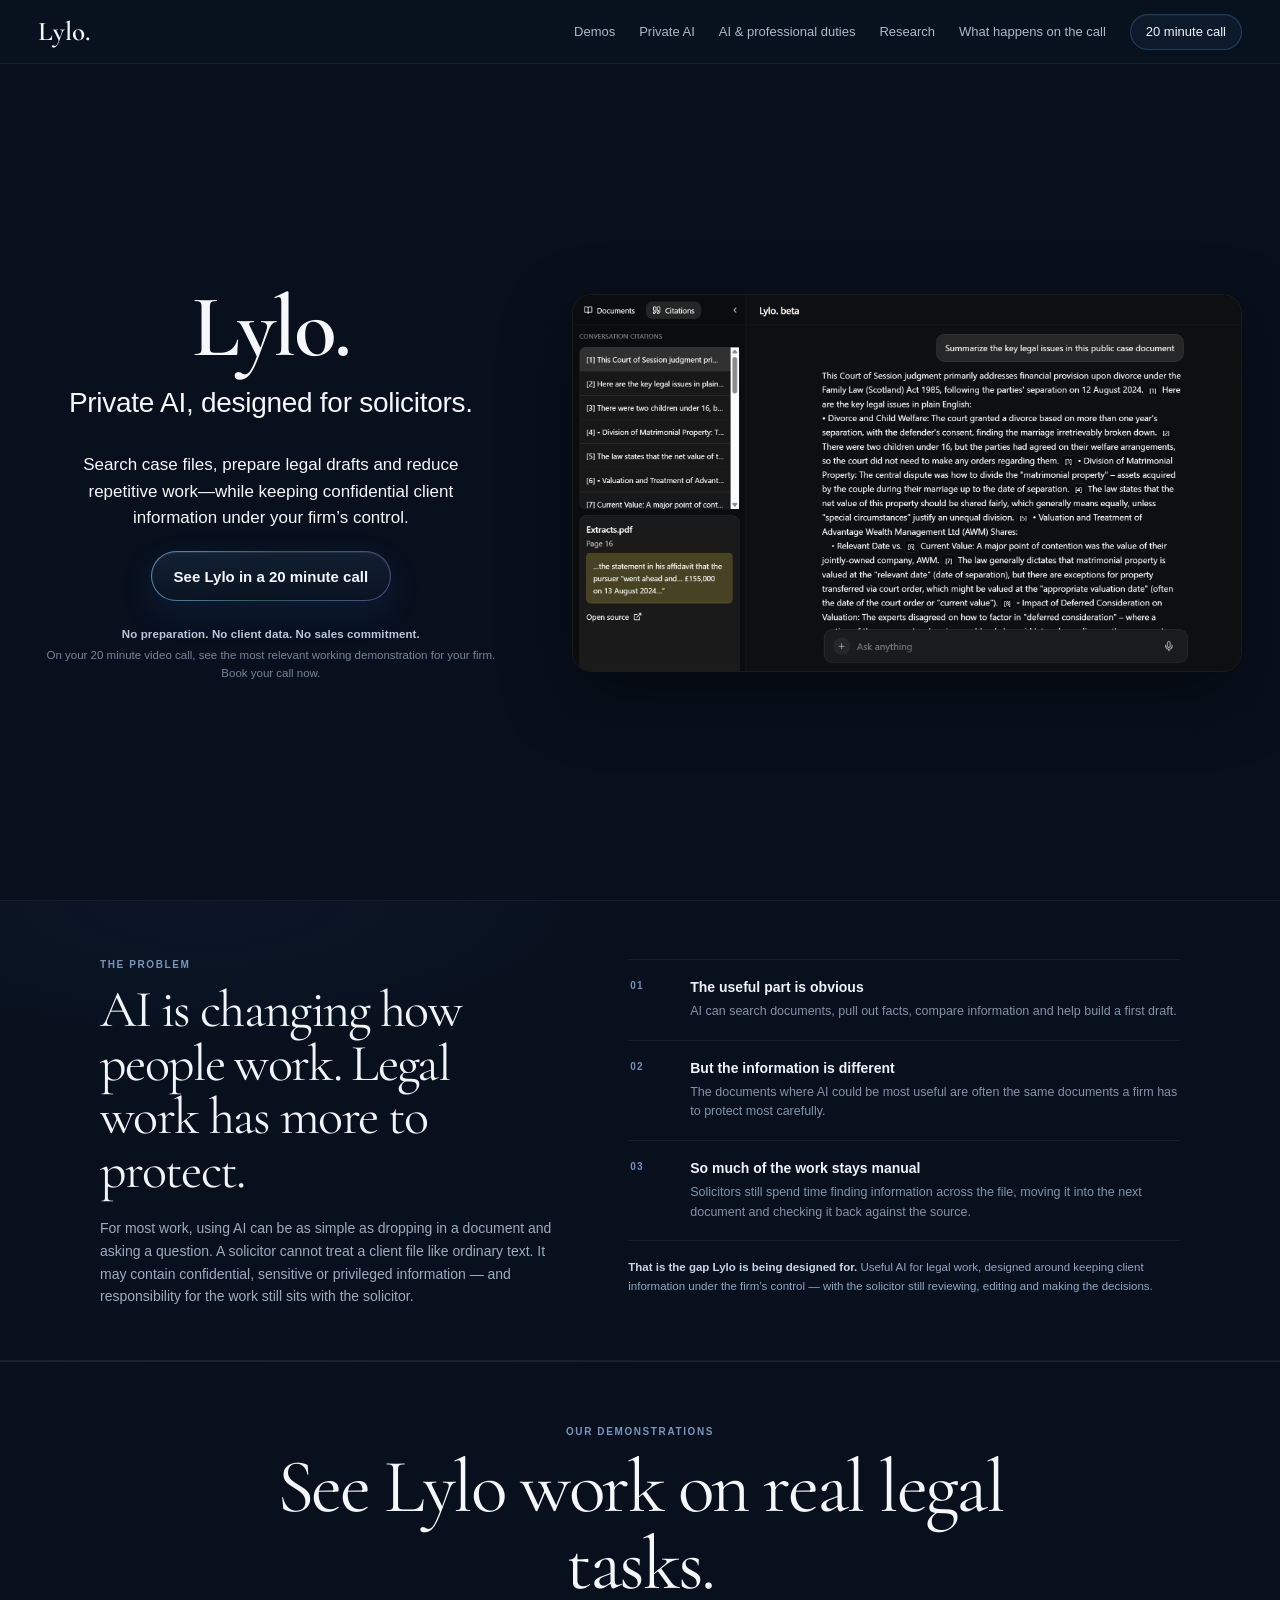
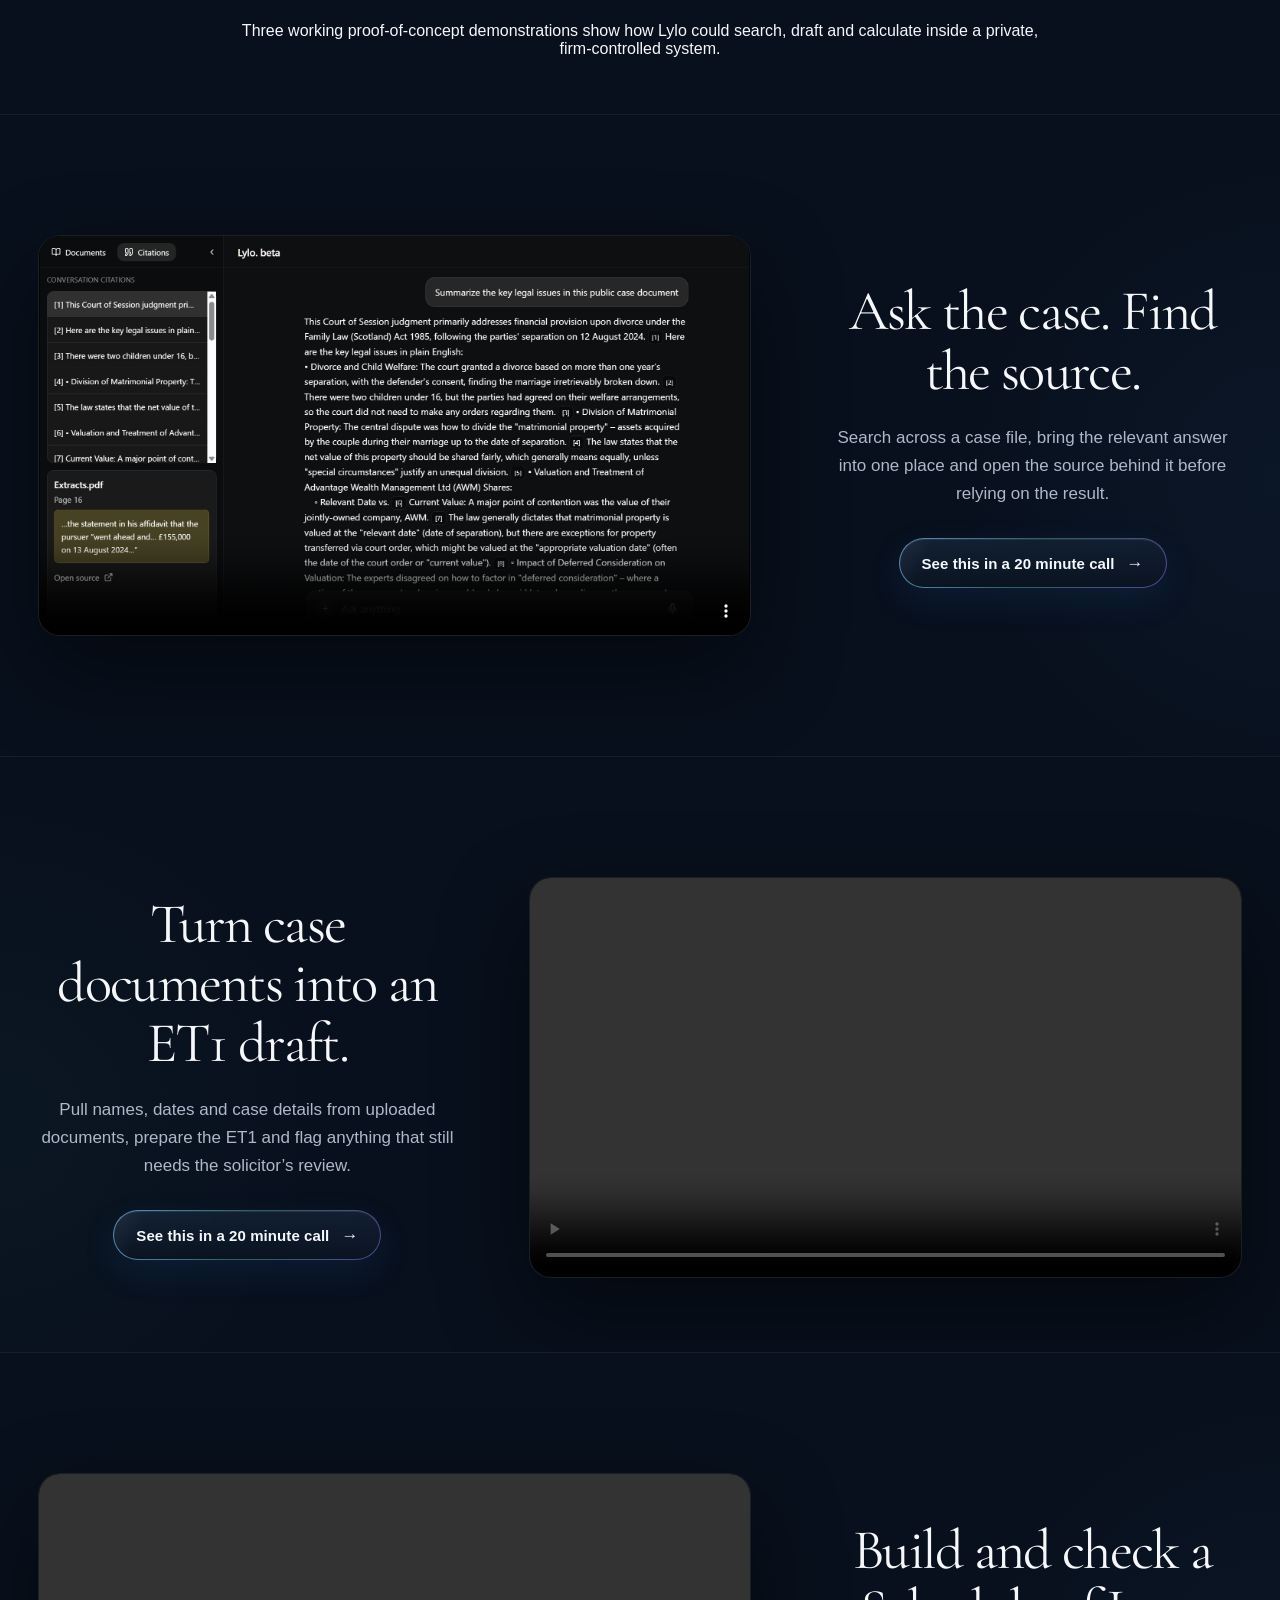
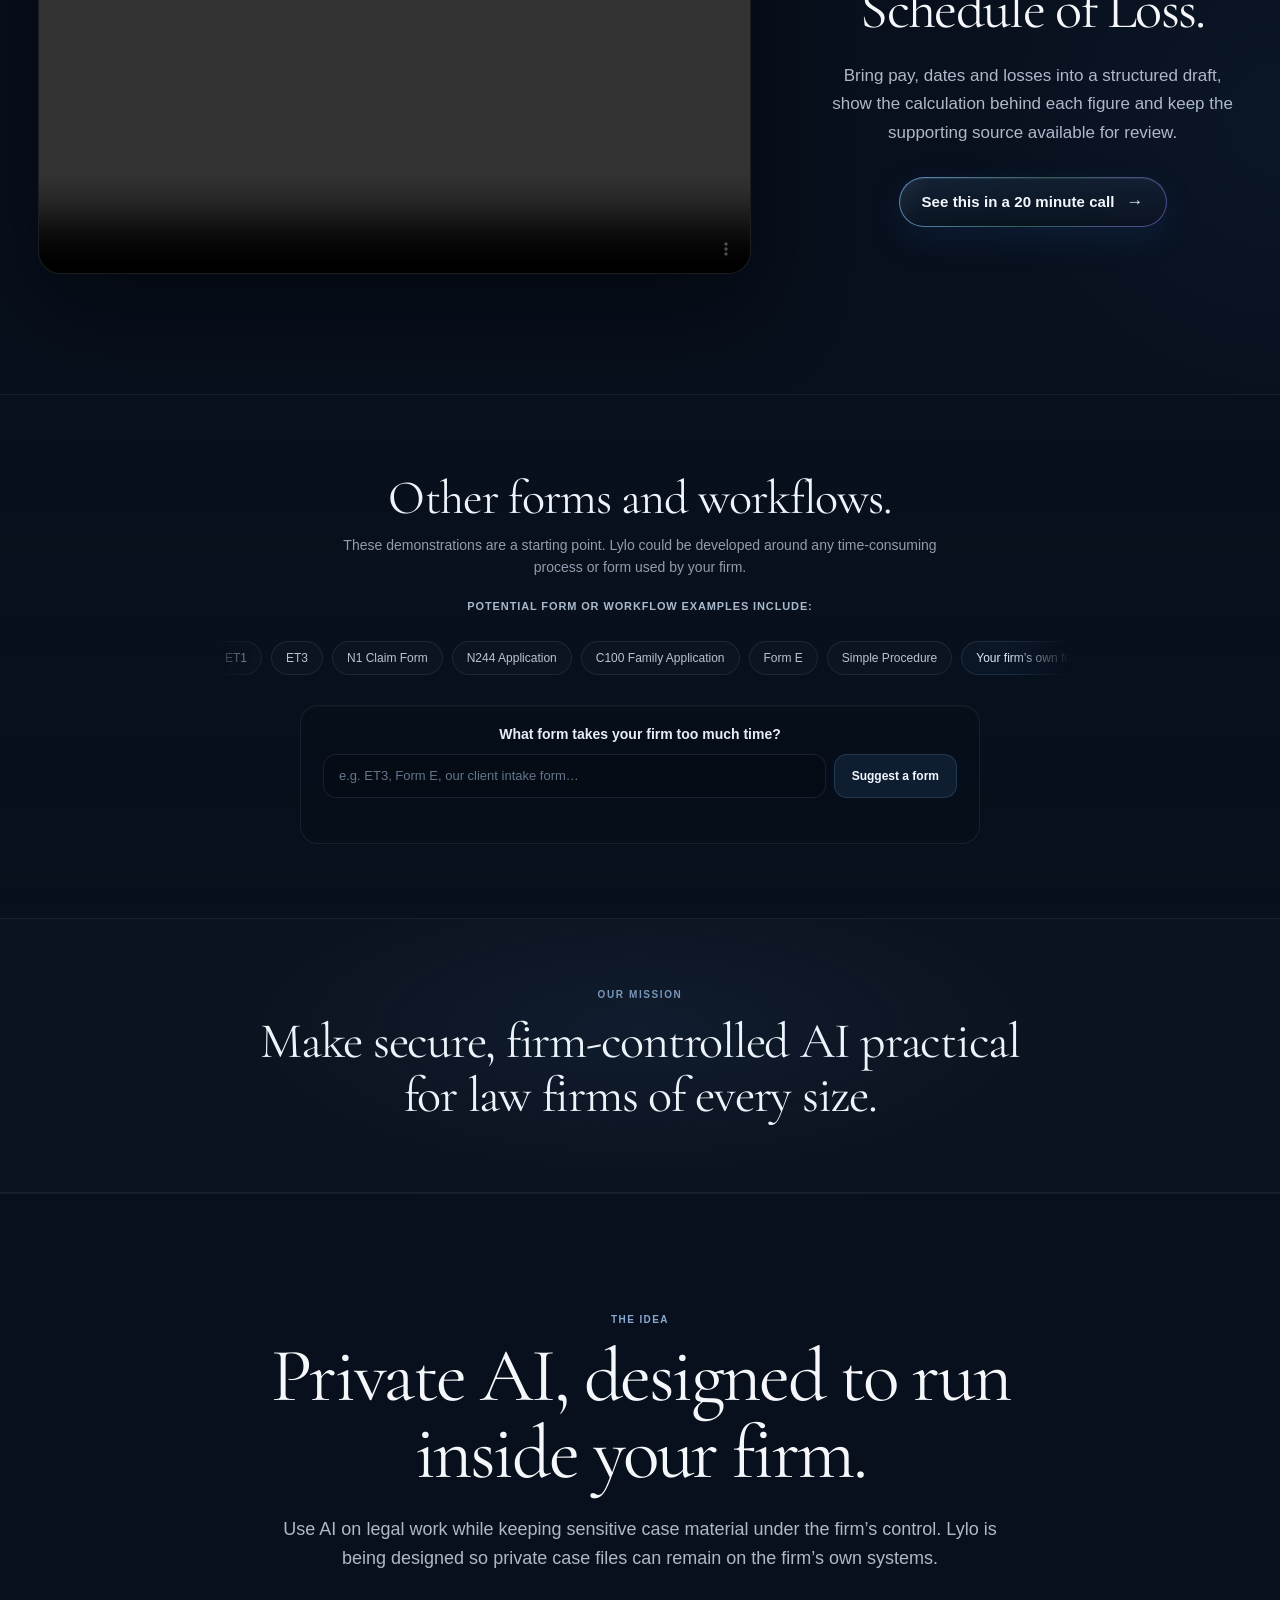
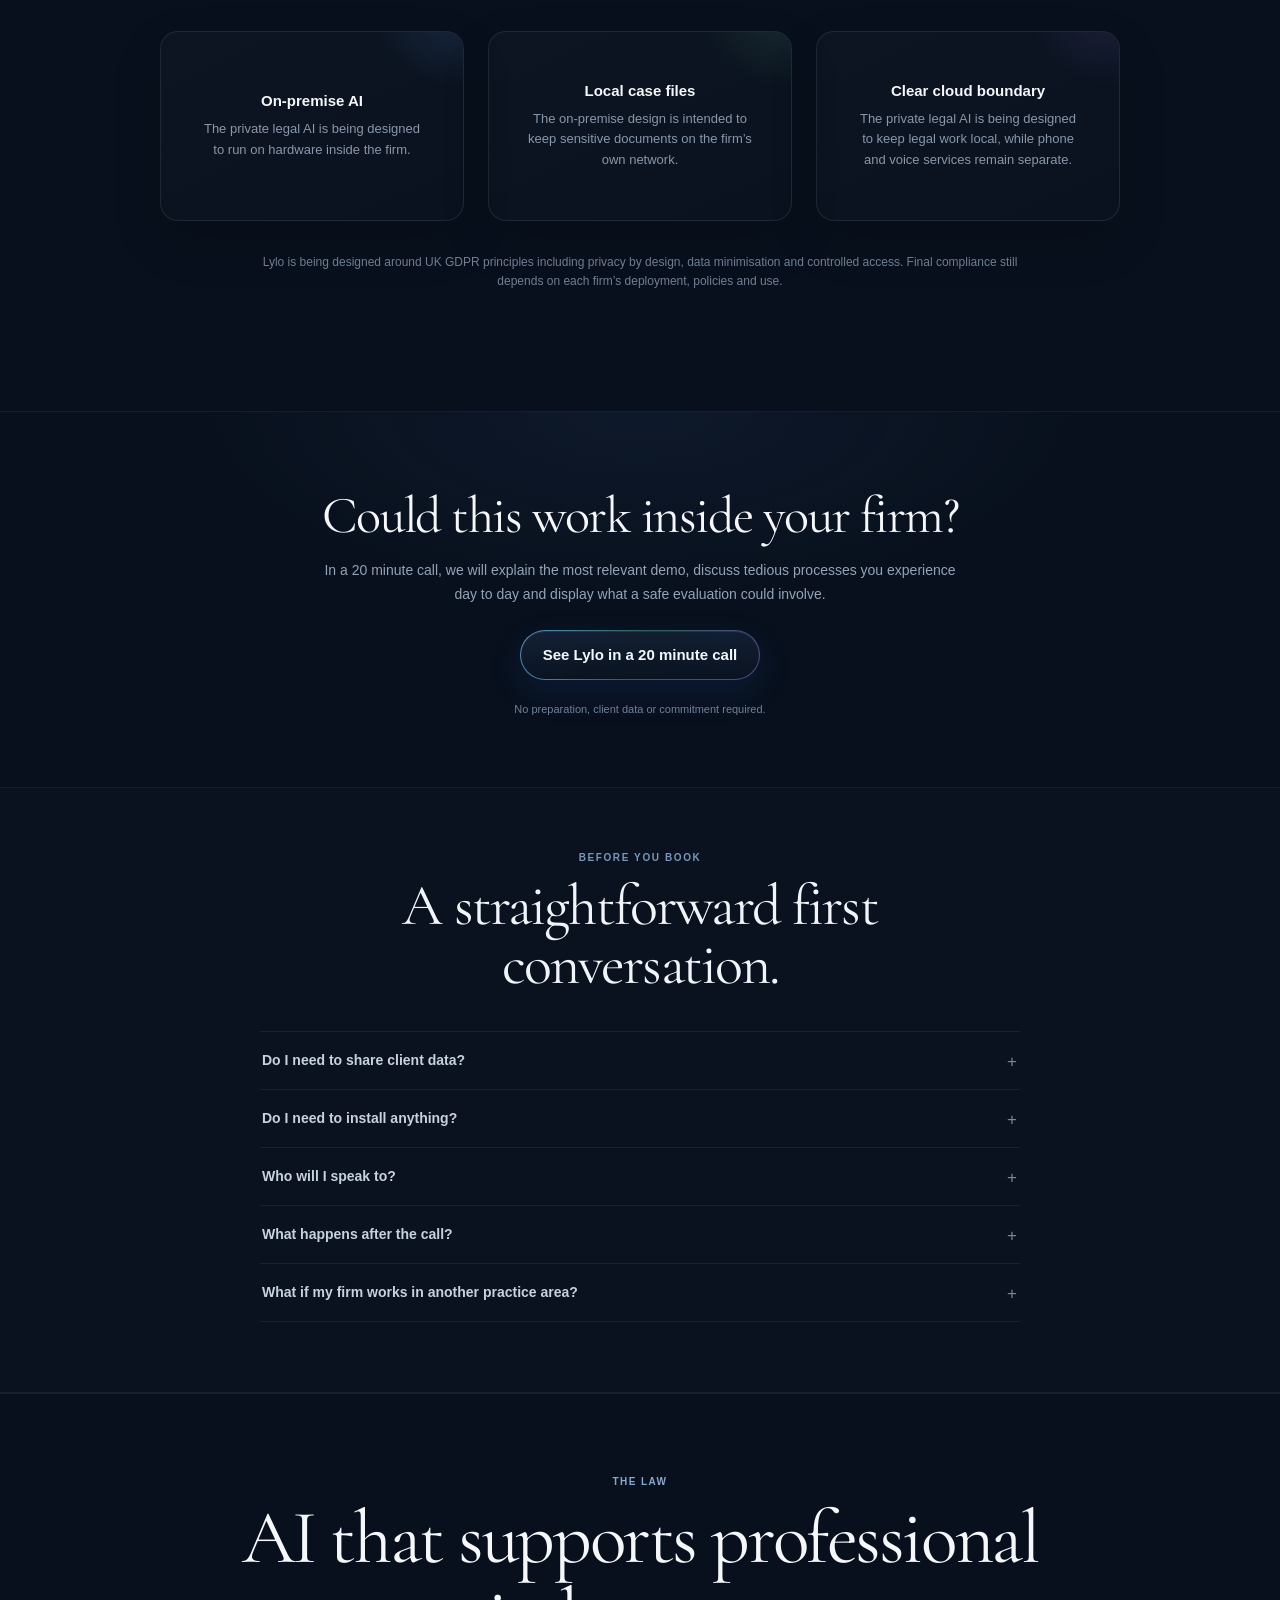
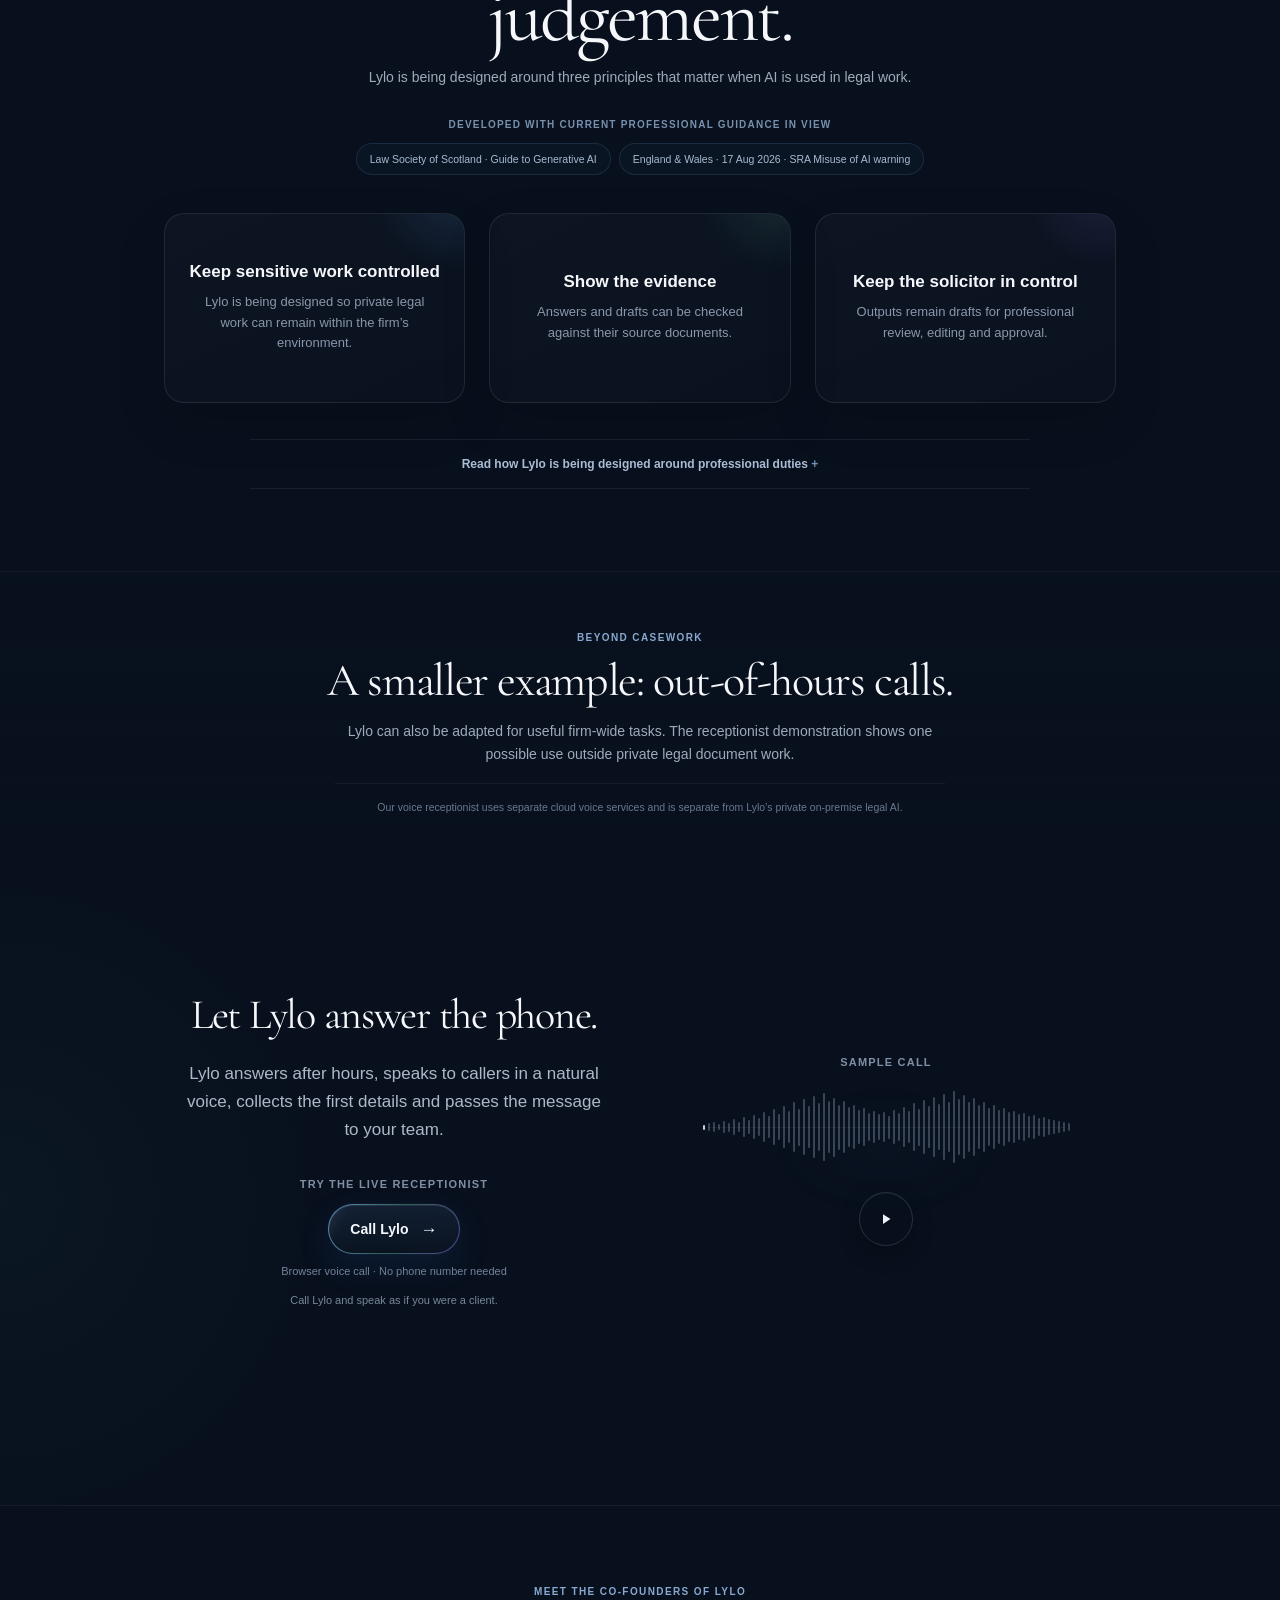
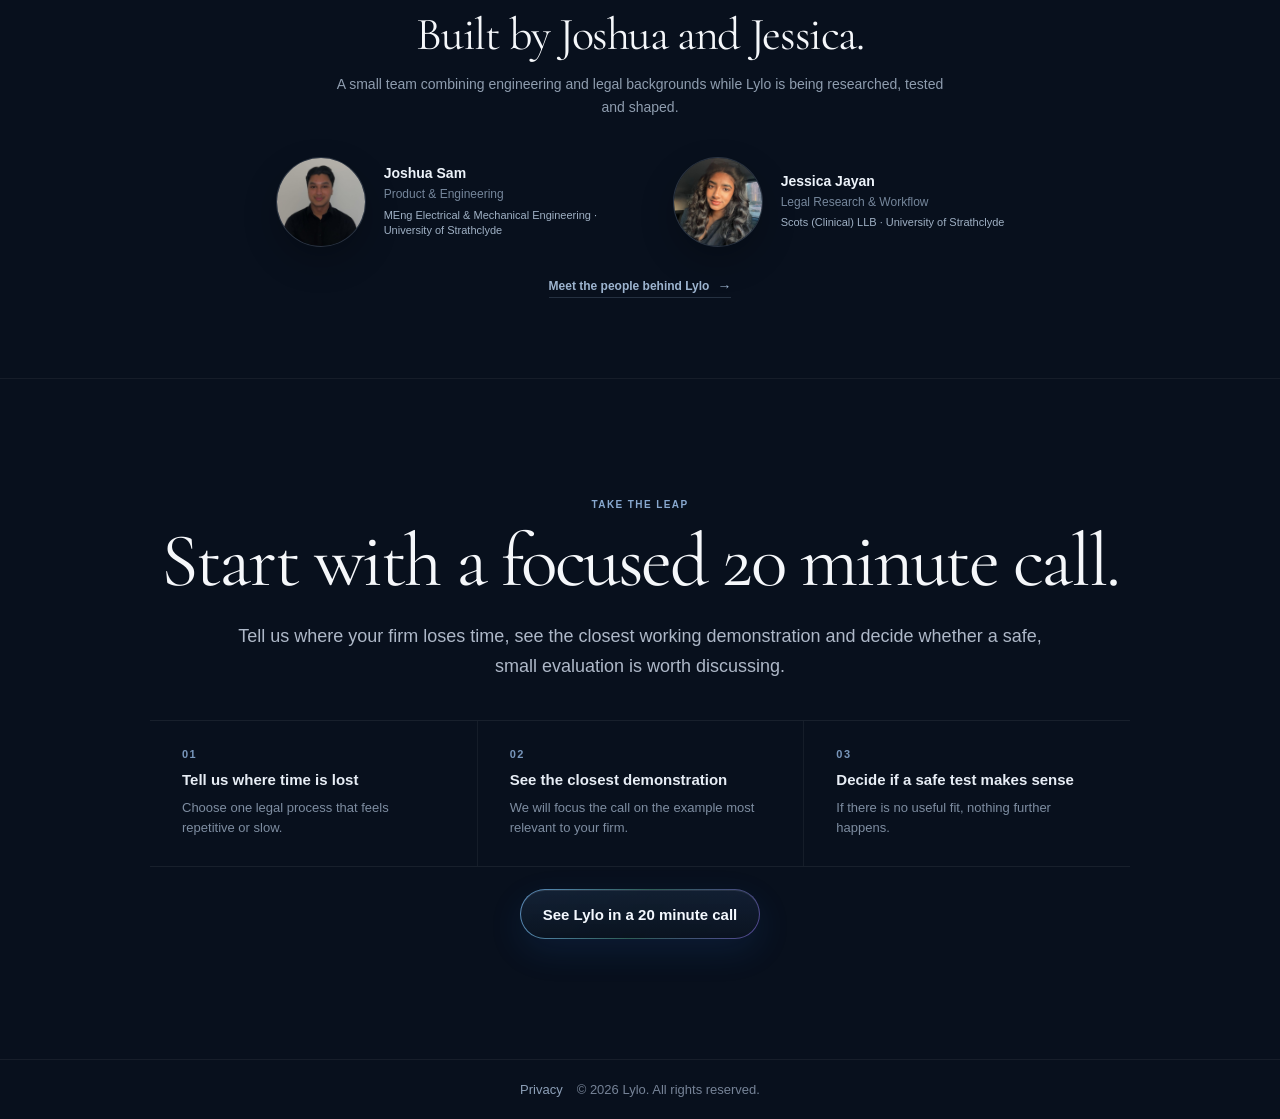
==== static/live/index.html @ 56145716 "Refine homepage copy, subtitles and receptionist spacing" ====
<!doctype html>
<html lang="en">
<head>
<meta charset="utf-8">
<meta name="viewport" content="width=device-width, initial-scale=1">
<title>Lylo. — Private AI for solicitors</title>
<meta name="description" content="Lylo is developing private, firm-controlled AI workflows for solicitors. See the working demonstrations and book a low-risk 20 minute call.">
<link rel="canonical" href="https://www.lylo.live/">
<meta property="og:title" content="Lylo. — Private AI for solicitors">
<meta property="og:description" content="Private, firm-controlled AI workflows for legal work. See the working demonstrations and book a low-risk 20 minute call.">
<meta property="og:url" content="https://www.lylo.live/">
<meta property="og:type" content="website">
<link rel="preconnect" href="https://fonts.googleapis.com">
<link rel="preconnect" href="https://fonts.gstatic.com" crossorigin>
<link href="https://fonts.googleapis.com/css2?family=Cormorant+Garamond:wght@400;600&display=swap" rel="stylesheet">
<link rel="stylesheet" href="/static/live/lylo-design-system.css?v=8">
<link rel="stylesheet" href="/static/live/et1-intake.css?v=2">
<style>
.phone-section .audio-timeline {
  opacity: 0;
  visibility: hidden;
  pointer-events: none;
  transform: translateY(-3px);
  transition: opacity .28s ease, transform .28s ease, visibility 0s linear .28s;
}
.phone-section .audio-demo.started .audio-timeline {
  opacity: 1;
  visibility: visible;
  pointer-events: auto;
  transform: none;
  transition-delay: 0s;
}
.beyond-casework {
  padding-bottom: 20px !important;
}
.beyond-casework + .phone-section,
.lylo-secondary-demo {
  padding-top: 36px !important;
}
#lylo-chat-launcher {
  display: none !important;
}
</style>
</head>
<body>
<header class="site-header"><div class="header-inner"><a class="logo-small" href="/">Lylo.</a><nav class="desktop-nav" aria-label="Primary">
      
      
      
      
    <a href="#demos">Demos</a><a href="#privacy">Private AI</a><a href="#ai-duties">AI &amp; professional duties</a><a href="/research">Research</a><a class="lylo-pilot-nav-text" href="/call">What happens on the call</a><a class="desktop-pilot-link" href="/call#book">20 minute call</a></nav><button class="hamburger" id="hamburger" type="button" aria-label="Open menu" aria-controls="mobileMenu" aria-expanded="false"><span class="line top"></span><span class="line middle"></span><span class="line bottom"></span></button></div></header>
<nav class="nav-panel" id="mobileMenu" aria-hidden="true"><div class="panel-inner">
      
      
      
      
    <a href="#demos">Demos</a><a href="#privacy">Private AI</a><a href="#ai-duties">AI &amp; professional duties</a><a href="/research">Research</a><a class="lylo-pilot-nav-text" href="/call">What happens on the call</a><a class="lylo-mobile-booking-link" href="/call#book">20 minute call</a></div></nav>
<main>
<section class="hero"><div class="wrap"><h1 class="logo">Lylo.</h1><p class="tagline">Private AI, designed for solicitors.</p><aside class="visual"><div class="hero-frame"><img src="/static/live/poc.jpg?v=1" alt="Lylo legal AI screen"></div></aside><ul class="bullets"><li class="bullet">Search case files, prepare legal drafts and reduce repetitive work—while keeping confidential client information under your firm’s control.</li></ul><a href="/call#book" class="cta">See Lylo in a 20 minute call</a><div class="note"><strong>No preparation. No client data. No sales commitment.</strong><span>On your 20 minute video call, see the most relevant working demonstration for your firm. Book your call now.</span></div></div></section>
<section class="lylo-problem" aria-labelledby="lylo-problem-title">
  <div class="lylo-problem-inner reveal in">
    <div class="lylo-problem-heading">
      <div class="lylo-problem-kicker">The problem</div>
      <h2 id="lylo-problem-title">AI is changing how people work. Legal work has more to protect.</h2>
      <p class="lylo-problem-lead">For most work, using AI can be as simple as dropping in a document and asking a question. A solicitor cannot treat a client file like ordinary text. It may contain confidential, sensitive or privileged information — and responsibility for the work still sits with the solicitor.</p>
    </div>
    <div class="lylo-problem-steps" aria-label="Why legal work needs a different approach to AI">
      <div class="lylo-problem-step">
        <span class="lylo-problem-number">01</span>
        <div>
          <strong>The useful part is obvious</strong>
          <p>AI can search documents, pull out facts, compare information and help build a first draft.</p>
        </div>
      </div>
      <div class="lylo-problem-step">
        <span class="lylo-problem-number">02</span>
        <div>
          <strong>But the information is different</strong>
          <p>The documents where AI could be most useful are often the same documents a firm has to protect most carefully.</p>
        </div>
      </div>
      <div class="lylo-problem-step">
        <span class="lylo-problem-number">03</span>
        <div>
          <strong>So much of the work stays manual</strong>
          <p>Solicitors still spend time finding information across the file, moving it into the next document and checking it back against the source.</p>
        </div>
      </div>
      <p class="lylo-problem-conclusion"><strong>That is the gap Lylo is being designed for.</strong> Useful AI for legal work, designed around keeping client information under the firm’s control — with the solicitor still reviewing, editing and making the decisions.</p>
    </div>
  </div>
</section>
<section class="demo-intro lylo-demos-first"><div class="reveal in"><div class="demo-heading" id="demos"><div class="lylo-proof-kicker">OUR DEMONSTRATIONS</div><h2>See Lylo work on real legal tasks.</h2><p>Three working proof-of-concept demonstrations show how Lylo could search, draft and calculate inside a private, firm-controlled system.</p></div></div></section>
<section class="demo-section"><div class="demo-grid reveal in"><div class="demo-media"><video muted="" loop="" playsinline="" controls="" poster="/static/live/poc.jpg?v=1" aria-label="Lylo case file demo"><source src="/static/live/poc.mp4?v=1" type="video/mp4"><source src="/static/live/poc.webm?v=1" type="video/webm"></video></div><div class="demo-copy"><h3>Ask the case. Find the source.</h3><p>Search across a case file, bring the relevant answer into one place and open the source behind it before relying on the result.</p><a class="demo-cta" href="/call#book">See this in a 20 minute call</a></div></div></section>
<section class="demo-section alt et1-section"><div class="demo-grid reveal in"><div class="demo-copy"><h3>Turn case documents into an ET1 draft.</h3><p>Pull names, dates and case details from uploaded documents, prepare the ET1 and flag anything that still needs the solicitor’s review.</p><a href="/call#book" class="demo-cta">See this in a 20 minute call</a></div><div class="demo-media"><video muted="" loop="" playsinline="" controls="" preload="auto" aria-label="ET1 demo"><source src="/static/live/et1.mp4?v=1" type="video/mp4"></video></div></div></section>
<section class="demo-section"><div class="demo-grid reveal in"><div class="demo-media"><video muted="" loop="" playsinline="" controls="" preload="auto" aria-label="Schedule of Loss demo"><source src="/static/live/schedule-of-loss.mp4?v=1" type="video/mp4"></video></div><div class="demo-copy"><h3>Build and check a Schedule of Loss.</h3><p>Bring pay, dates and losses into a structured draft, show the calculation behind each figure and keep the supporting source available for review.</p><a class="demo-cta" href="/call#book">See this in a 20 minute call</a></div></div></section><section class="lylo-other-workflows"><div class="lylo-other-workflows-inner reveal in"><div class="et1-extension reveal in"><div class="et1-extension-head"><h4>Other forms and workflows.</h4><p>These demonstrations are a starting point. Lylo could be developed around any time-consuming process or form used by your firm.</p><p class="lylo-modules-label">Potential form or workflow examples include:</p></div><div class="et1-form-strip" aria-label="Examples of forms Lylo could be adapted to fill"><div class="et1-form-track"><div class="et1-form-set"><span class="et1-form-chip" role="button" tabindex="0">ET1</span><span class="et1-form-chip" role="button" tabindex="0">ET3</span><span class="et1-form-chip" role="button" tabindex="0">N1 Claim Form</span><span class="et1-form-chip" role="button" tabindex="0">N244 Application</span><span class="et1-form-chip" role="button" tabindex="0">C100 Family Application</span><span class="et1-form-chip" role="button" tabindex="0">Form E</span><span class="et1-form-chip" role="button" tabindex="0">Simple Procedure</span><span class="et1-form-chip is-own" role="button" tabindex="0">Your firm’s own forms</span></div><div class="et1-form-set" aria-hidden="true"><span class="et1-form-chip">ET1</span><span class="et1-form-chip">ET3</span><span class="et1-form-chip">N1 Claim Form</span><span class="et1-form-chip">N244 Application</span><span class="et1-form-chip">C100 Family Application</span><span class="et1-form-chip">Form E</span><span class="et1-form-chip">Simple Procedure</span><span class="et1-form-chip is-own">Your firm’s own forms</span></div></div></div><form class="et1-suggest" id="et1-form-suggest"><label for="et1-form-input">What form takes your firm too much time?</label><div class="et1-suggest-row"><input id="et1-form-input" name="form_suggestion" type="text" autocomplete="off" maxlength="140" placeholder="e.g. ET3, Form E, our client intake form…" aria-describedby="et1-form-status"><button type="submit">Suggest a form</button><a class="et1-book-demo" href="/founding-pilot?workflow=et1#book">Book a 20 minute demo</a></div><div class="et1-suggest-status" id="et1-form-status" aria-live="polite"></div></form></div></div></section><section class="lylo-mission"><div class="lylo-mission-inner"><div class="lylo-mission-kicker">Our mission</div><h2>Make secure, firm-controlled AI practical for law firms of every size.</h2></div></section><section class="privacy" id="privacy"><div class="privacy-inner reveal in"><div class="lylo-section-kicker">THE IDEA</div><h3>Private AI, designed to run inside your firm.</h3><p class="privacy-main">Use AI on legal work while keeping sensitive case material under the firm’s control. Lylo is being designed so private case files can remain on the firm’s own systems.</p><div class="privacy-visual"><div class="privacy-node" style="animation: auto ease 0s 1 normal none running none !important;"><strong>On-premise AI</strong><span>The private legal AI is being designed to run on hardware inside the firm.</span></div><div class="privacy-node" style="animation: auto ease 0s 1 normal none running none !important;"><strong>Local case files</strong><span>The on-premise design is intended to keep sensitive documents on the firm’s own network.</span></div><div class="privacy-node" style="animation: auto ease 0s 1 normal none running none !important;"><strong>Clear cloud boundary</strong><span>The private legal AI is being designed to keep legal work local, while phone and voice services remain separate.</span></div></div><p class="privacy-note">Lylo is being designed around UK GDPR principles including privacy by design, data minimisation and controlled access. Final compliance still depends on each firm’s deployment, policies and use.</p></div></section><section class="lylo-private-cta"><div class="lylo-private-cta-inner"><h3>Could this work inside your firm?</h3><p>In a 20 minute call, we will explain the most relevant demo, discuss tedious processes you experience day to day and display what a safe evaluation could involve.</p><a class="cta" href="/call#book">See Lylo in a 20 minute call</a><span>No preparation, client data or commitment required.</span></div></section>
<section class="lylo-before-book" aria-labelledby="lylo-before-book-title">
  <div class="lylo-before-book-inner reveal in">
    <div class="lylo-before-book-kicker">Before you book</div>
    <h2 id="lylo-before-book-title">A straightforward first conversation.</h2>
    <div class="lylo-before-book-list">
      <details>
        <summary>Do I need to share client data?</summary>
        <p>No. The initial demonstration uses fictitious material and does not require client information.</p>
      </details>
      <details>
        <summary>Do I need to install anything?</summary>
        <p>No. Nothing needs to be installed for the demonstration.</p>
      </details>
      <details>
        <summary>Who will I speak to?</summary>
        <p>Joshua or Jessica from Lylo.</p>
      </details>
      <details>
        <summary>What happens after the call?</summary>
        <p>Nothing automatically. If there is something genuinely worth exploring, we can discuss next steps.</p>
      </details>
      <details>
        <summary>What if my firm works in another practice area?</summary>
        <p>Tell us your routine. Lylo’s underlying approach could potentially be applied beyond the examples shown here.</p>
      </details>
    </div>
  </div>
</section>
<section class="demo-intro lylo-regulatory-stage"><div class="reveal in"><div class="reg-trust" id="ai-duties"><div class="lylo-section-kicker">THE LAW</div><h2 class="reg-question">AI that supports professional judgement.</h2><p class="reg-lead">Lylo is being designed around three principles that matter when AI is used in legal work.</p><div class="lylo-guidance-context"><span>Developed with current professional guidance in view</span><div class="lylo-guidance-links"><a href="https://lawscot.org.uk/media/pl1lnu5n/ai-guide.pdf" target="_blank" rel="noopener">Law Society of Scotland · Guide to Generative AI</a><a href="https://media.sra.org.uk/solicitors/guidance/misuse-ai/" target="_blank" rel="noopener">England &amp; Wales · 17 Aug 2026 · SRA Misuse of AI warning</a></div></div><div class="reg-cards lylo-reg-principles" aria-label="Three principles guiding Lylo"><article class="reg-card"><strong>Keep sensitive work controlled</strong><span>Lylo is being designed so private legal work can remain within the firm’s environment.</span></article><article class="reg-card"><strong>Show the evidence</strong><span>Answers and drafts can be checked against their source documents.</span></article><article class="reg-card"><strong>Keep the solicitor in control</strong><span>Outputs remain drafts for professional review, editing and approval.</span></article></div><details class="lylo-duty-details"><summary>Read how Lylo is being designed around professional duties</summary><div><p>Accuracy, confidentiality, human oversight and professional responsibility remain central. UK GDPR duties—including privacy by design, data minimisation and controlled access—still depend on each firm’s deployment, policies and use.</p><p><a href="https://lawscot.org.uk/media/pl1lnu5n/ai-guide.pdf" target="_blank" rel="noopener">Law Society of Scotland: Guide to Generative AI</a> · <a href="https://ico.org.uk/for-organisations/uk-gdpr-guidance-and-resources/accountability-and-governance/guide-to-accountability-and-governance/data-protection-by-design-and-by-default/" target="_blank" rel="noopener">ICO: data protection by design</a> · <a href="https://media.sra.org.uk/solicitors/guidance/misuse-ai/" target="_blank" rel="noopener">SRA: misuse of AI warning</a></p></div></details></div></div></section><section class="beyond-casework">
          <div class="beyond-casework-inner">
            <div class="beyond-kicker">Beyond casework</div>
            <h3>A smaller example: out-of-hours calls.</h3>
            <p>Lylo can also be adapted for useful firm-wide tasks. The receptionist demonstration shows one possible use outside private legal document work.</p>
            <div class="beyond-boundary">Our voice receptionist uses separate cloud voice services and is separate from Lylo’s private on-premise legal AI.</div>
          </div>
        </section><section class="demo-section alt phone-section lylo-secondary-demo"><div class="demo-grid reveal in"><div class="demo-copy"><h3>Let Lylo answer the phone.</h3><p>Lylo answers after hours, speaks to callers in a natural voice, collects the first details and passes the message to your team.</p><div class="call-box"><div class="call-label">Try the live receptionist</div><button class="call-number lylo-voice-call lylo-desktop-call phone-live-cta" id="lylo-voice-call" type="button">Call Lylo</button><a class="call-number call-number-link lylo-mobile-call phone-live-cta" href="tel:+441416732902" aria-label="Call Lylo on 0141 673 2902">0141 673 2902</a><div class="lylo-voice-status" id="lylo-voice-status">Browser voice call · No phone number needed</div><div class="phone-call-helper">Call Lylo and speak as if you were a client.</div></div></div><div class="audio-stage"><div class="audio-demo" id="phoneAudioDemo"><div class="audio-title">Sample call</div><div class="audio-wave" id="phoneWave" aria-hidden="true"><span class="audio-bar active" style="height: 6%;"></span><span class="audio-bar" style="height: 9%;"></span><span class="audio-bar" style="height: 12%;"></span><span class="audio-bar" style="height: 8%;"></span><span class="audio-bar" style="height: 15%;"></span><span class="audio-bar" style="height: 11%;"></span><span class="audio-bar" style="height: 19%;"></span><span class="audio-bar" style="height: 13%;"></span><span class="audio-bar" style="height: 24%;"></span><span class="audio-bar" style="height: 18%;"></span><span class="audio-bar" style="height: 30%;"></span><span class="audio-bar" style="height: 21%;"></span><span class="audio-bar" style="height: 36%;"></span><span class="audio-bar" style="height: 27%;"></span><span class="audio-bar" style="height: 44%;"></span><span class="audio-bar" style="height: 31%;"></span><span class="audio-bar" style="height: 52%;"></span><span class="audio-bar" style="height: 39%;"></span><span class="audio-bar" style="height: 60%;"></span><span class="audio-bar" style="height: 45%;"></span><span class="audio-bar" style="height: 68%;"></span><span class="audio-bar" style="height: 52%;"></span><span class="audio-bar" style="height: 76%;"></span><span class="audio-bar" style="height: 58%;"></span><span class="audio-bar" style="height: 83%;"></span><span class="audio-bar" style="height: 64%;"></span><span class="audio-bar" style="height: 72%;"></span><span class="audio-bar" style="height: 55%;"></span><span class="audio-bar" style="height: 63%;"></span><span class="audio-bar" style="height: 48%;"></span><span class="audio-bar" style="height: 54%;"></span><span class="audio-bar" style="height: 41%;"></span><span class="audio-bar" style="height: 46%;"></span><span class="audio-bar" style="height: 35%;"></span><span class="audio-bar" style="height: 40%;"></span><span class="audio-bar" style="height: 31%;"></span><span class="audio-bar" style="height: 36%;"></span><span class="audio-bar" style="height: 28%;"></span><span class="audio-bar" style="height: 42%;"></span><span class="audio-bar" style="height: 34%;"></span><span class="audio-bar" style="height: 49%;"></span><span class="audio-bar" style="height: 38%;"></span><span class="audio-bar" style="height: 58%;"></span><span class="audio-bar" style="height: 45%;"></span><span class="audio-bar" style="height: 66%;"></span><span class="audio-bar" style="height: 51%;"></span><span class="audio-bar" style="height: 73%;"></span><span class="audio-bar" style="height: 57%;"></span><span class="audio-bar" style="height: 81%;"></span><span class="audio-bar" style="height: 62%;"></span><span class="audio-bar" style="height: 88%;"></span><span class="audio-bar" style="height: 69%;"></span><span class="audio-bar" style="height: 78%;"></span><span class="audio-bar" style="height: 60%;"></span><span class="audio-bar" style="height: 70%;"></span><span class="audio-bar" style="height: 54%;"></span><span class="audio-bar" style="height: 61%;"></span><span class="audio-bar" style="height: 47%;"></span><span class="audio-bar" style="height: 53%;"></span><span class="audio-bar" style="height: 41%;"></span><span class="audio-bar" style="height: 46%;"></span><span class="audio-bar" style="height: 36%;"></span><span class="audio-bar" style="height: 39%;"></span><span class="audio-bar" style="height: 31%;"></span><span class="audio-bar" style="height: 34%;"></span><span class="audio-bar" style="height: 27%;"></span><span class="audio-bar" style="height: 29%;"></span><span class="audio-bar" style="height: 23%;"></span><span class="audio-bar" style="height: 24%;"></span><span class="audio-bar" style="height: 19%;"></span><span class="audio-bar" style="height: 18%;"></span><span class="audio-bar" style="height: 14%;"></span><span class="audio-bar" style="height: 12%;"></span><span class="audio-bar" style="height: 9%;"></span></div><div class="audio-controls"><button class="audio-play" id="phonePlay" type="button" aria-label="Play Lylo voice demo"><svg id="phonePlayIcon" viewBox="0 0 24 24" aria-hidden="true"><path d="M8 5.5v13l10-6.5z"></path></svg></button></div><div class="transcript" id="phoneTranscript" aria-live="polite"></div><audio id="phoneDemoAudio" preload="metadata" src="/static/live/ai-receptionist.mp3?v=1"></audio></div></div></div></section>


<section class="lylo-people">
      <div class="lylo-people-inner reveal in">
        <div class="lylo-section-kicker">Meet the co-founders of Lylo</div>
        <h3>Built by Joshua and Jessica.</h3>
        <p class="lylo-people-intro">A small team combining engineering and legal backgrounds while Lylo is being researched, tested and shaped.</p>
        <div class="lylo-people-list" aria-label="People behind Lylo">
          <div class="lylo-person">
            <a class="lylo-person-photo" href="/about#joshua" aria-label="Read more about Joshua Sam"><img src="/static/joshua-profile.jpg?v=1" alt="Joshua Sam"></a>
            <div><strong>Joshua Sam</strong><span class="role">Product &amp; Engineering</span><span class="credential">MEng Electrical &amp; Mechanical Engineering · University of Strathclyde</span></div>
          </div>
          <div class="lylo-person">
            <a class="lylo-person-photo" href="/about#jessica" aria-label="Read more about Jessica Jayan"><img src="/static/jessica-profile.jpg?v=1" alt="Jessica Jayan"></a>
            <div><strong>Jessica Jayan</strong><span class="role">Legal Research &amp; Workflow</span><span class="credential">Scots (Clinical) LLB · University of Strathclyde</span></div>
          </div>
        </div>
        <a class="lylo-secondary-link" href="/about">Meet the people behind Lylo <span class="arrow">→</span></a>
      </div></section><section class="final"><div class="reveal in"><div class="lylo-section-kicker">TAKE THE LEAP</div><h3>Start with a focused 20 minute call.</h3><p>Tell us where your firm loses time, see the closest working demonstration and decide whether a safe, small evaluation is worth discussing.</p><div class="lylo-pilot-brief"><div class="lylo-pilot-step"><span class="lylo-pilot-step-no">01</span><strong>Tell us where time is lost</strong><span>Choose one legal process that feels repetitive or slow.</span></div><div class="lylo-pilot-step"><span class="lylo-pilot-step-no">02</span><strong>See the closest demonstration</strong><span>We will focus the call on the example most relevant to your firm.</span></div><div class="lylo-pilot-step"><span class="lylo-pilot-step-no">03</span><strong>Decide if a safe test makes sense</strong><span>If there is no useful fit, nothing further happens.</span></div></div><a href="/call#book" class="cta">See Lylo in a 20 minute call</a></div></section>
</main><footer><a class="lylo-privacy-link" href="/privacy" style="display: inline-block; margin-right: 14px; color: rgb(141, 160, 184); text-decoration: none;">Privacy</a>© 2026 Lylo. All rights reserved.</footer>
<script src="/live-assets/mobile-preview.js?v=12" defer></script>
<script src="/live-assets/video-audio-state.js?v=7" defer></script>
<script src="/live-assets/phone-demo.js?v=6" defer></script>
<script src="/live-assets/et1-intake.js?v=4" defer></script>
<script src="/live-assets/lylo-voice.js?v=11" defer></script>
</body>
</html>
---- static/live/lylo-design-system.css ----
@import url('/static/lylo-design-system.css?v=9');
---- static/live/et1-intake.css ----
.et1-section{padding-bottom:104px}
.et1-extension{position:relative;z-index:2;width:min(100%,980px);margin:72px auto 0;padding-top:38px;border-top:1px solid rgba(255,255,255,.065);text-align:center}
.et1-extension-head h4{margin:0 0 8px;font-family:'Cormorant Garamond',serif;font-size:clamp(28px,3vw,36px);font-weight:400;letter-spacing:-.02em;color:#eef4fb}
.et1-extension-head p{margin:0 auto;color:#8f9daf;font-size:14px;line-height:1.55;max-width:520px}
.et1-form-strip{position:relative;width:min(100%,860px);margin:26px auto 0;overflow:hidden;-webkit-mask-image:linear-gradient(90deg,transparent,#000 7%,#000 93%,transparent);mask-image:linear-gradient(90deg,transparent,#000 7%,#000 93%,transparent)}
.et1-form-track{display:flex;width:max-content;animation:et1FormDrift 34s linear infinite;will-change:transform}
.et1-form-strip:hover .et1-form-track{animation-play-state:paused}
.et1-form-set{display:flex;align-items:center;gap:9px;padding-right:9px;flex:none}
.et1-form-chip{display:inline-flex;align-items:center;justify-content:center;min-height:34px;padding:0 14px;border-radius:999px;border:1px solid rgba(255,255,255,.075);background:rgba(255,255,255,.018);color:#b8c4d3;font-size:12px;white-space:nowrap;cursor:pointer;transition:background .18s ease,border-color .18s ease,color .18s ease,transform .18s ease,box-shadow .18s ease}
.et1-form-chip:hover{background:rgba(255,255,255,.035);border-color:rgba(255,255,255,.12);color:#d9e4f0;transform:translateY(-1px)}
.et1-form-chip:focus-visible{outline:none;border-color:rgba(119,179,255,.34);box-shadow:0 0 0 3px rgba(99,168,255,.06)}
.et1-form-chip.is-selected{color:#f1f7fd;border-color:rgba(112,177,255,.28);background:rgba(86,145,216,.11);box-shadow:inset 0 1px 0 rgba(255,255,255,.045)}
.et1-form-chip.is-own{color:#dce8f7;border-color:rgba(126,186,255,.14);background:rgba(91,151,221,.045)}
.et1-form-chip.is-own.is-selected{border-color:rgba(112,177,255,.30);background:rgba(86,145,216,.12)}
@keyframes et1FormDrift{from{transform:translateX(0)}to{transform:translateX(-50%)}}
.et1-suggest{width:min(100%,680px);margin:30px auto 0;padding:20px 22px 18px;border-radius:18px;border:1px solid rgba(255,255,255,.07);background:rgba(4,10,18,.23);box-shadow:inset 0 1px 0 rgba(255,255,255,.025);transition:border-color .24s ease,background .24s ease}
.et1-suggest label{display:block;margin:0 0 12px;color:#e8eef6;font-size:14px;font-weight:600}
.et1-suggest-row{display:flex;gap:8px;align-items:stretch;justify-content:center}
.et1-suggest input{min-width:0;flex:1;height:44px;padding:0 15px;border-radius:13px;border:1px solid rgba(255,255,255,.09);outline:none;background:rgba(5,11,20,.64);color:#f4f7fb;font:inherit;font-size:13px;transition:border-color .2s ease,background .2s ease,box-shadow .2s ease,opacity .22s ease,max-width .28s ease,padding .28s ease,border-width .28s ease}
.et1-suggest input::placeholder{color:#65758a}
.et1-suggest input:focus{border-color:rgba(112,177,255,.34);background:rgba(8,16,29,.82);box-shadow:0 0 0 3px rgba(99,168,255,.055)}
.et1-suggest button,.et1-book-demo{height:44px;padding:0 17px;border:1px solid rgba(127,184,255,.17);border-radius:13px;background:rgba(19,36,58,.74);color:#f2f7fd;font:inherit;font-size:12px;font-weight:600;white-space:nowrap;display:inline-flex;align-items:center;justify-content:center;text-decoration:none;transition:transform .18s ease,border-color .18s ease,background .18s ease,box-shadow .18s ease,opacity .22s ease}
.et1-suggest button{cursor:pointer}
.et1-suggest button:hover,.et1-book-demo:hover{transform:translateY(-1px);border-color:rgba(127,184,255,.3);background:rgba(24,45,72,.86)}
.et1-suggest button.is-ready{border-color:rgba(115,181,255,.30);background:rgba(28,53,85,.92);box-shadow:0 8px 20px rgba(41,103,177,.10),inset 0 1px 0 rgba(255,255,255,.05)}
.et1-suggest button.ready-cue{transform:translateY(-1px);box-shadow:0 10px 24px rgba(55,120,196,.16),0 0 0 3px rgba(99,168,255,.04),inset 0 1px 0 rgba(255,255,255,.05)}
.et1-suggest button:disabled{cursor:wait;opacity:.62;transform:none}
.et1-book-demo{display:none;background:rgba(31,58,92,.92);border-color:rgba(120,187,255,.28);box-shadow:0 8px 22px rgba(34,94,162,.12)}
.et1-suggest-status{min-height:17px;margin-top:10px;color:#77889c;font-size:11px;line-height:1.45}
.et1-suggest-status.success{color:#9fcdbd}
.et1-suggest-status.error{color:#d7a6a6}
.et1-suggest.is-submitted{border-color:rgba(111,197,164,.11);background:rgba(5,12,20,.28)}
.et1-suggest.is-submitted input{opacity:0;max-width:0;flex:0 0 0;padding-left:0;padding-right:0;border-width:0;pointer-events:none}
.et1-suggest.is-submitted button{cursor:default;opacity:1;color:#a8d9c6;background:rgba(34,74,61,.34);border-color:rgba(116,214,176,.18);box-shadow:none}
.et1-suggest.is-submitted .et1-book-demo{display:inline-flex;animation:et1BookReveal .26s ease both}
@keyframes et1BookReveal{from{opacity:0;transform:translateX(7px)}to{opacity:1;transform:translateX(0)}}
@media(max-width:979px){
  .et1-section{padding-bottom:52px!important}
  .et1-extension{margin-top:28px;padding-top:24px;width:100%}
  .et1-extension-head{padding:0 10px}
  .et1-extension-head h4{font-size:27px;line-height:1.08;margin-bottom:7px}
  .et1-extension-head p{font-size:13px;line-height:1.48;max-width:350px}
  .et1-form-strip{width:min(100%,430px);margin:18px auto 0;padding:0 10px;overflow-x:auto;overflow-y:hidden;-webkit-overflow-scrolling:touch;scrollbar-width:none;-webkit-mask-image:none;mask-image:none;overscroll-behavior-x:contain;scroll-padding-inline:10px}
  .et1-form-strip::-webkit-scrollbar{display:none}
  .et1-form-track{animation:none;padding:0}
  .et1-form-set[aria-hidden="true"]{display:none}
  .et1-form-set{gap:7px;padding-right:0}
  .et1-form-chip{min-height:30px;padding:0 12px;font-size:10.5px}
  .et1-suggest{width:min(calc(100% - 20px),410px);margin:20px auto 0;padding:14px 12px 12px;border-radius:14px;background:rgba(4,10,18,.18)}
  .et1-suggest label{font-size:12.5px;line-height:1.35;margin-bottom:9px}
  .et1-suggest-row{flex-direction:row;gap:7px}
  .et1-suggest input{height:41px;padding:0 12px;border-radius:11px;font-size:12px}
  .et1-suggest button,.et1-book-demo{flex:0 0 auto;height:41px;padding:0 12px;border-radius:11px;font-size:11px}
  .et1-suggest button{background:rgba(19,36,58,.62)}
  .et1-suggest-status{min-height:0;margin-top:0;font-size:10.5px}
  .et1-suggest-status:not(:empty){margin-top:8px}
  .et1-suggest.is-submitted .et1-suggest-row{align-items:center}
  .et1-suggest.is-submitted button,.et1-suggest.is-submitted .et1-book-demo{flex:1 1 0}
}
@media(max-width:430px){
  .et1-suggest.is-submitted .et1-suggest-row{flex-direction:column}
  .et1-suggest.is-submitted button,.et1-suggest.is-submitted .et1-book-demo{width:100%}
}
@media(max-width:380px){
  .et1-suggest-row{flex-direction:column}
  .et1-suggest button,.et1-book-demo{width:100%}
}
@media(prefers-reduced-motion:reduce){.et1-form-track{animation:none}.et1-form-set[aria-hidden="true"]{display:none}.et1-form-chip,.et1-suggest button,.et1-book-demo{transition:none}.et1-suggest.is-submitted .et1-book-demo{animation:none}}
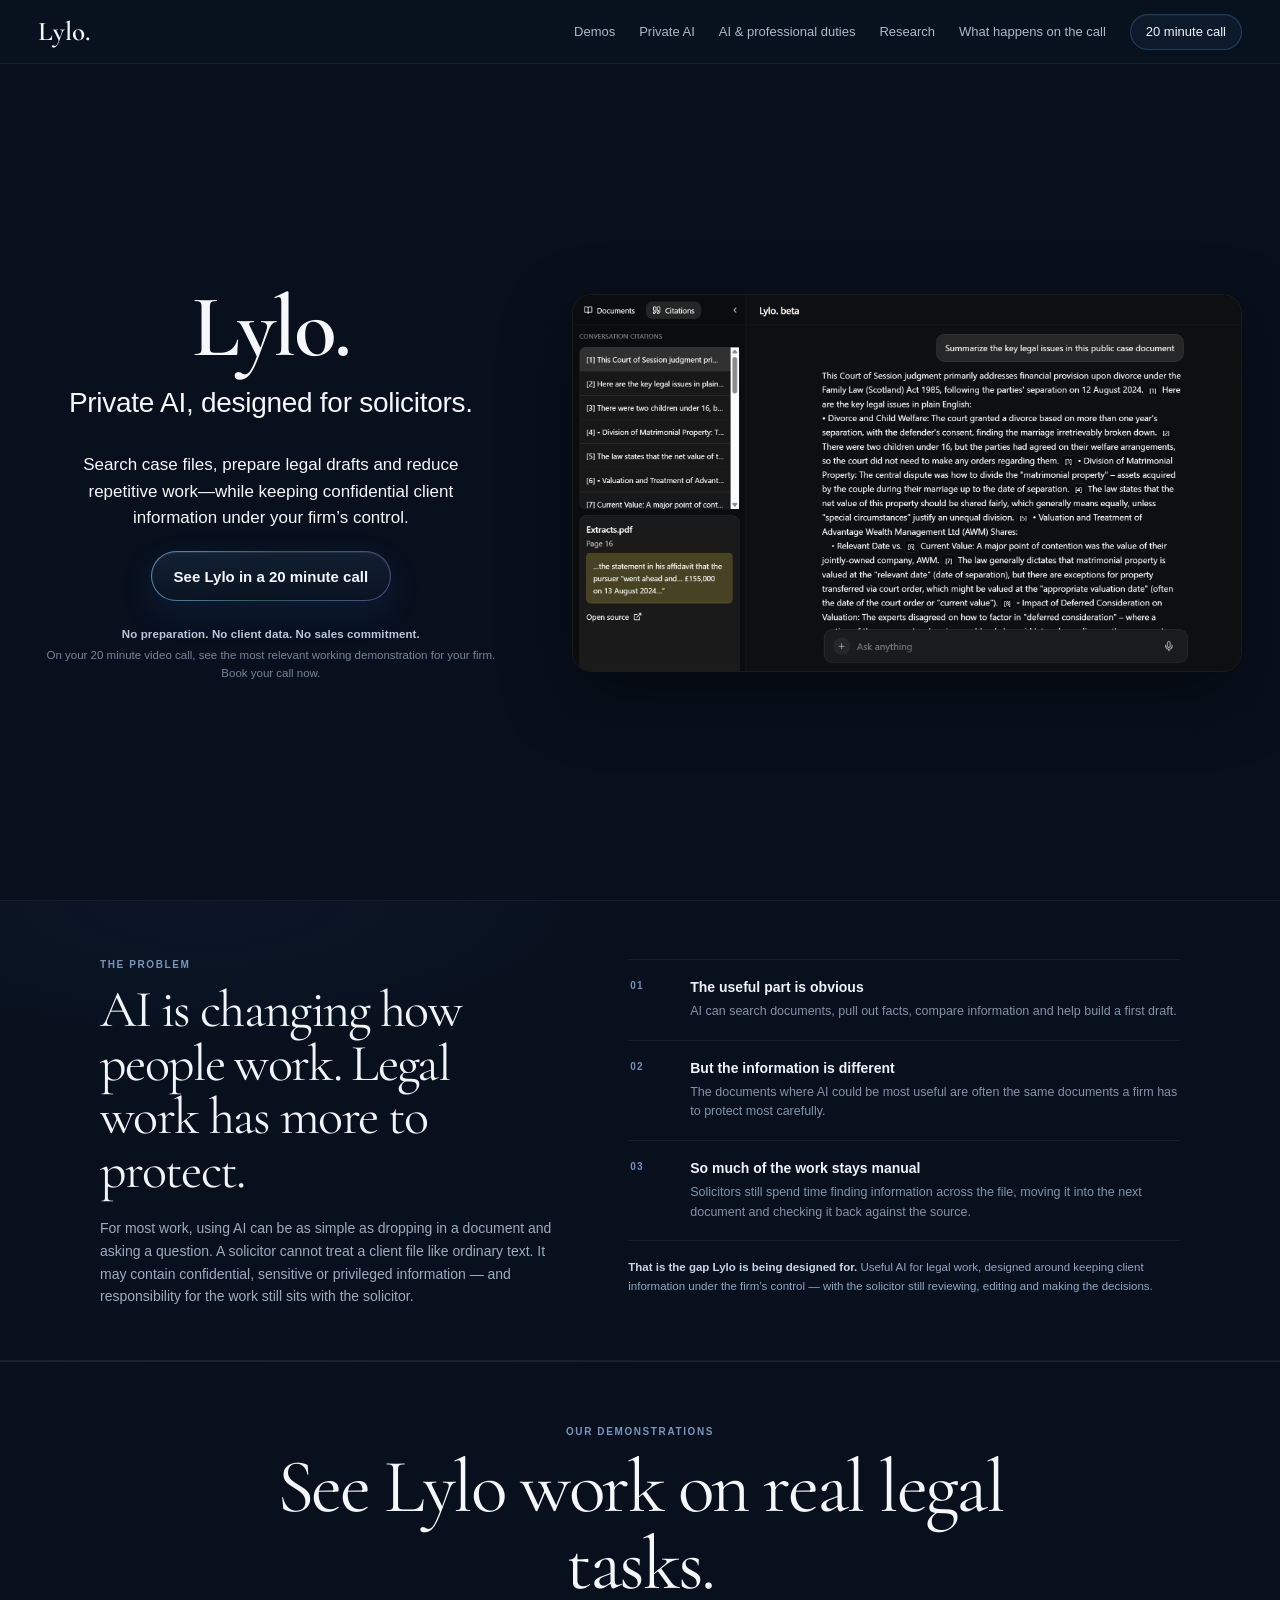
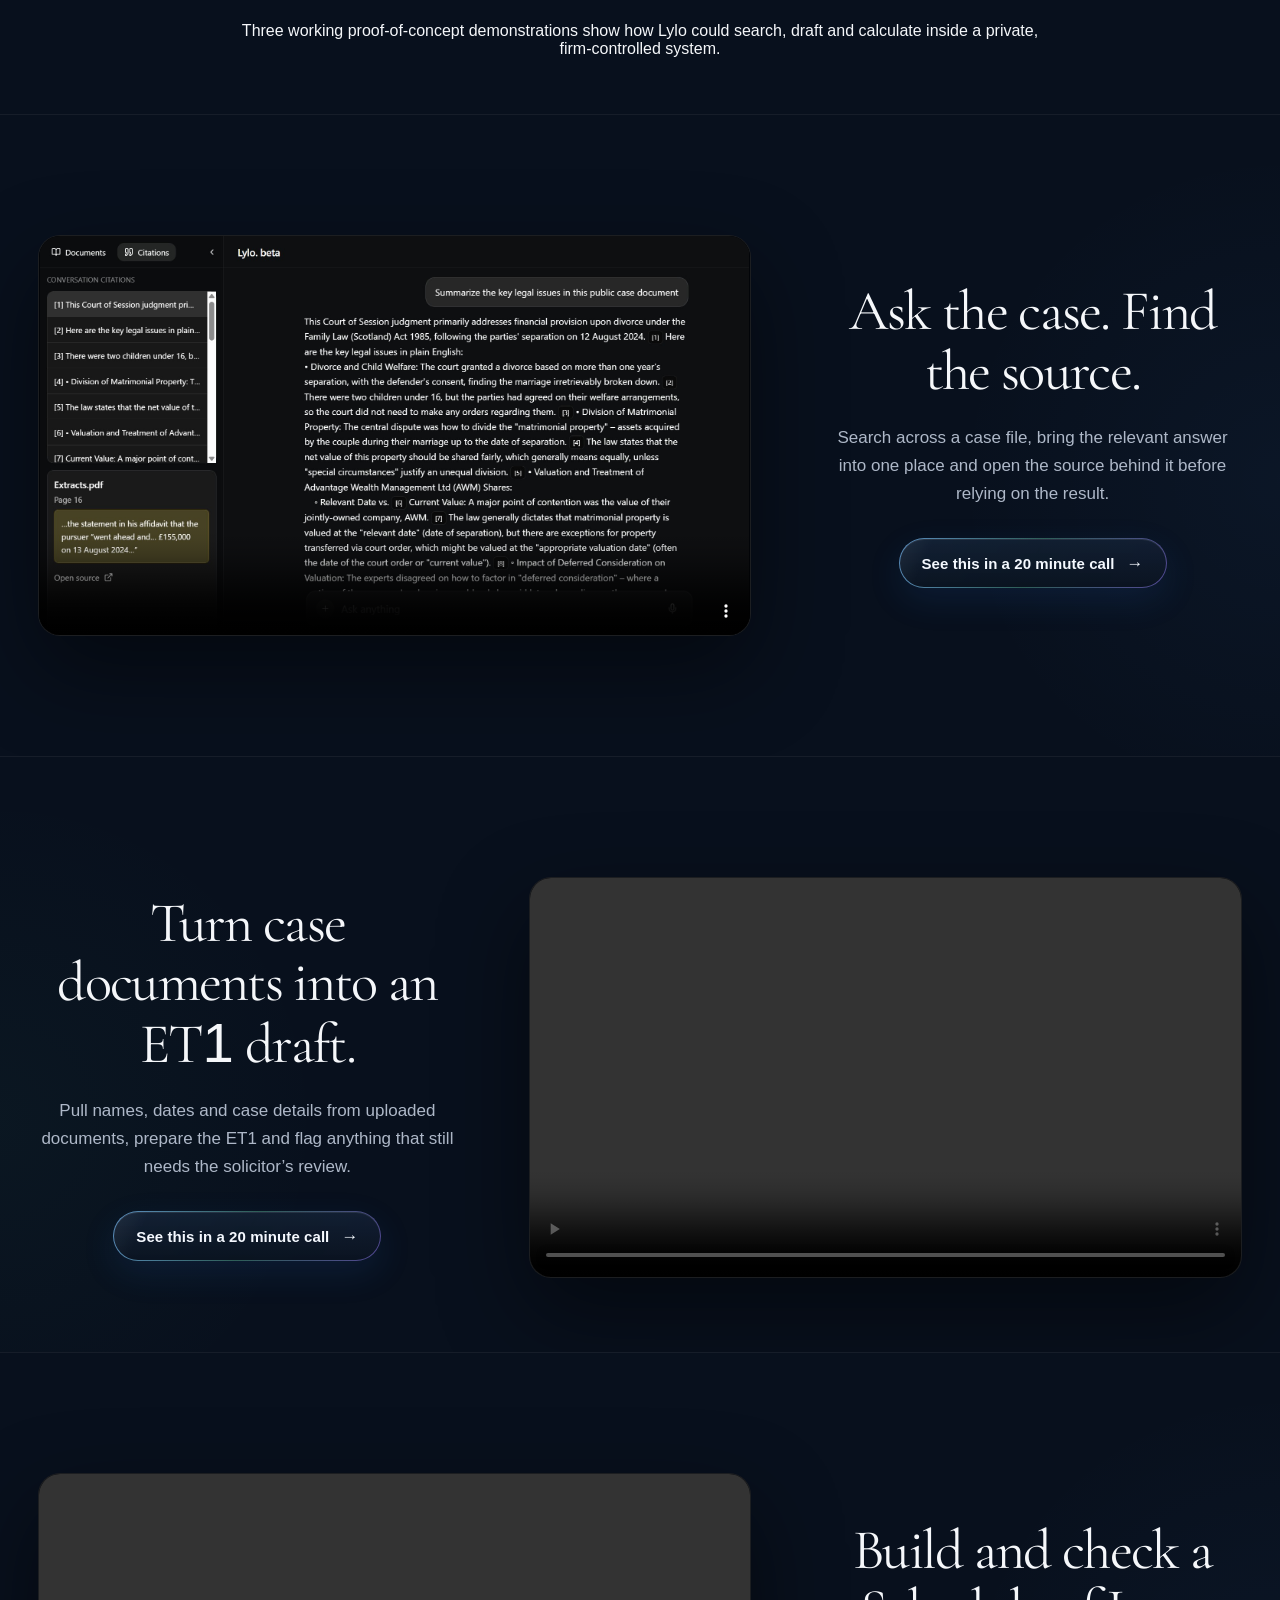
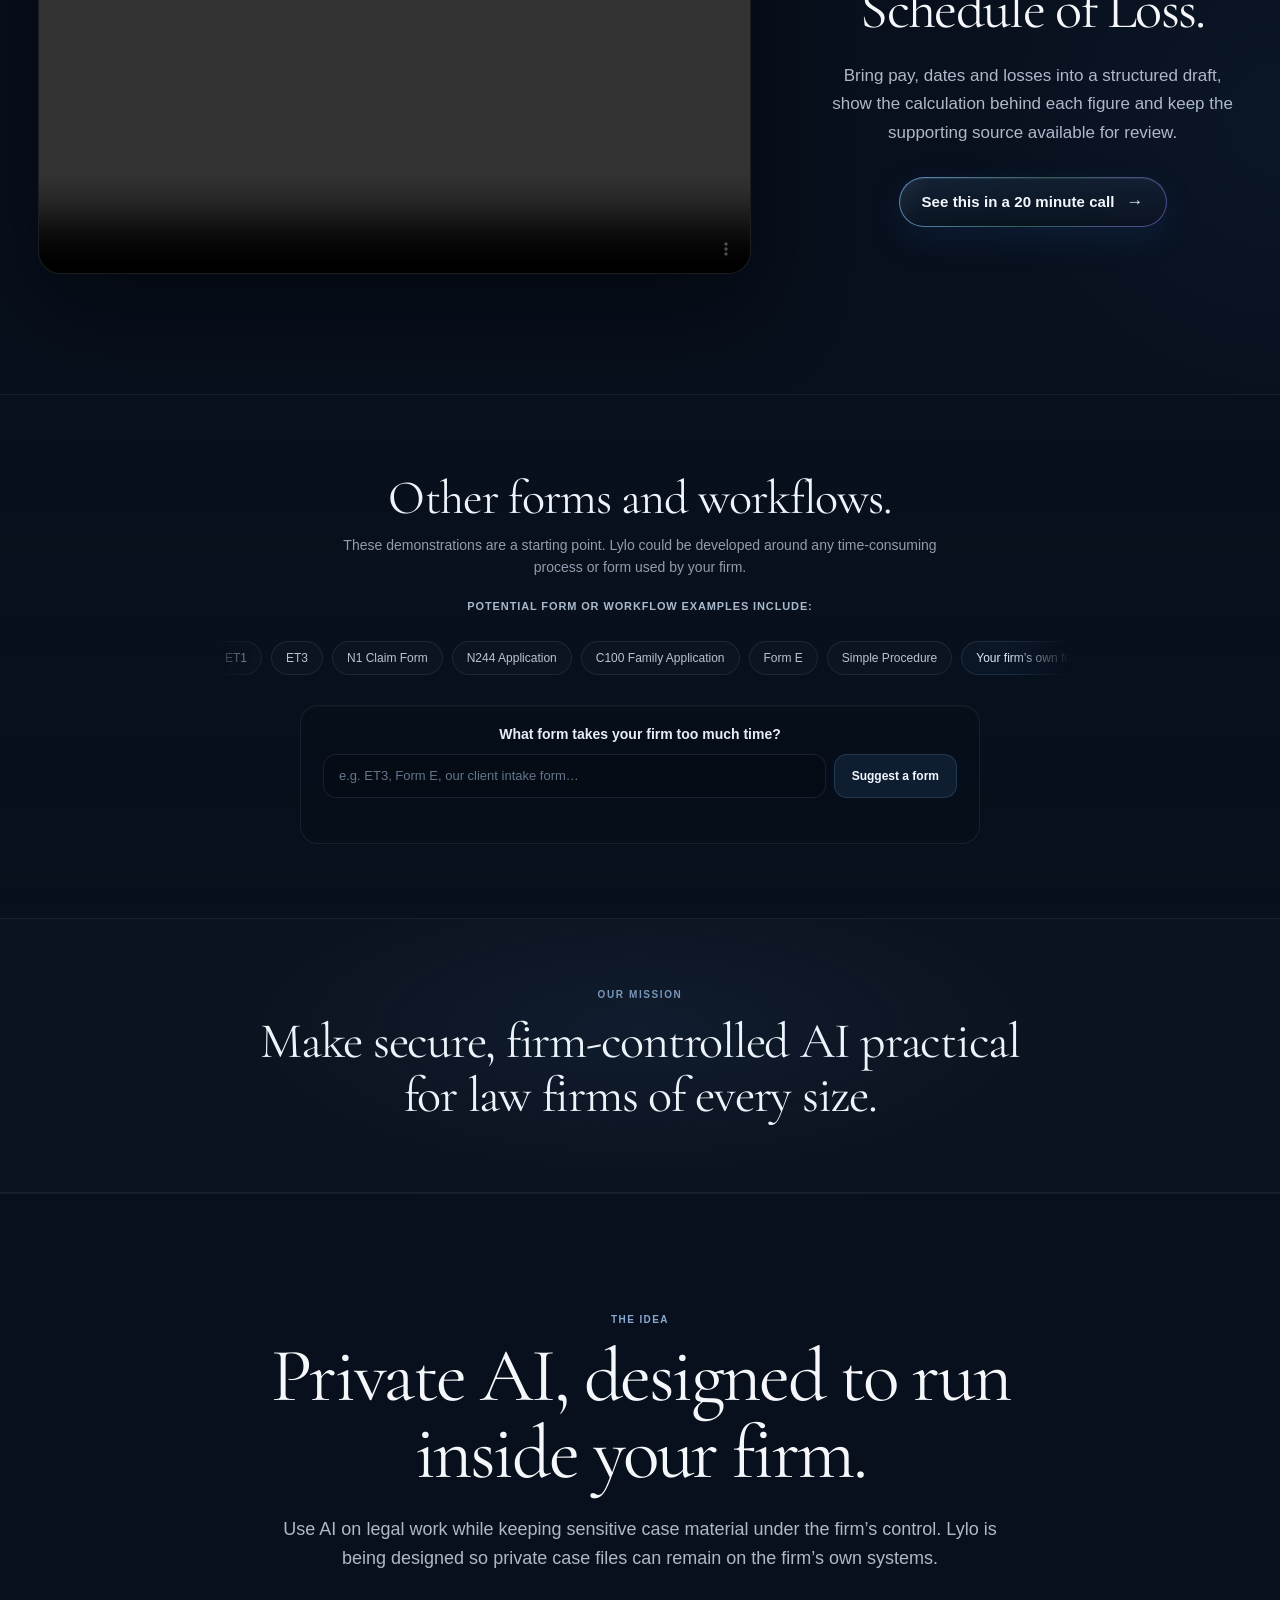
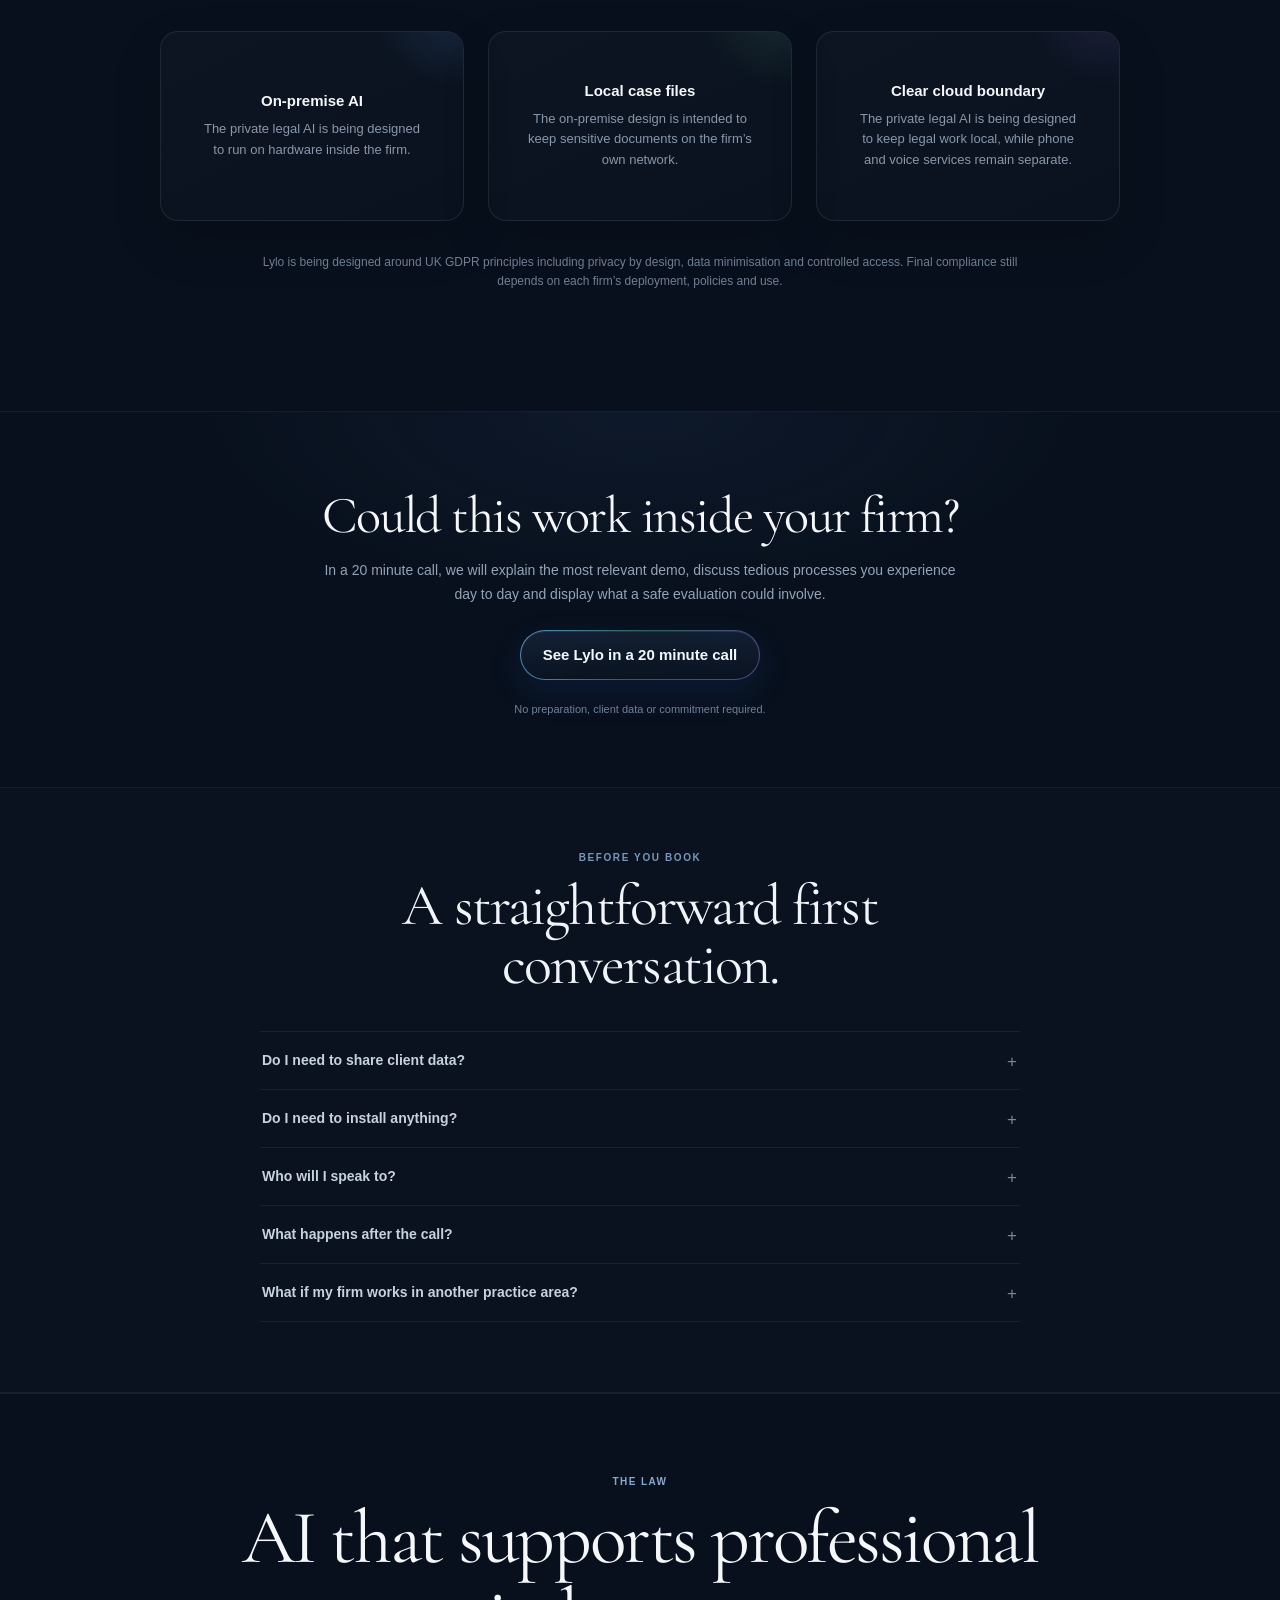
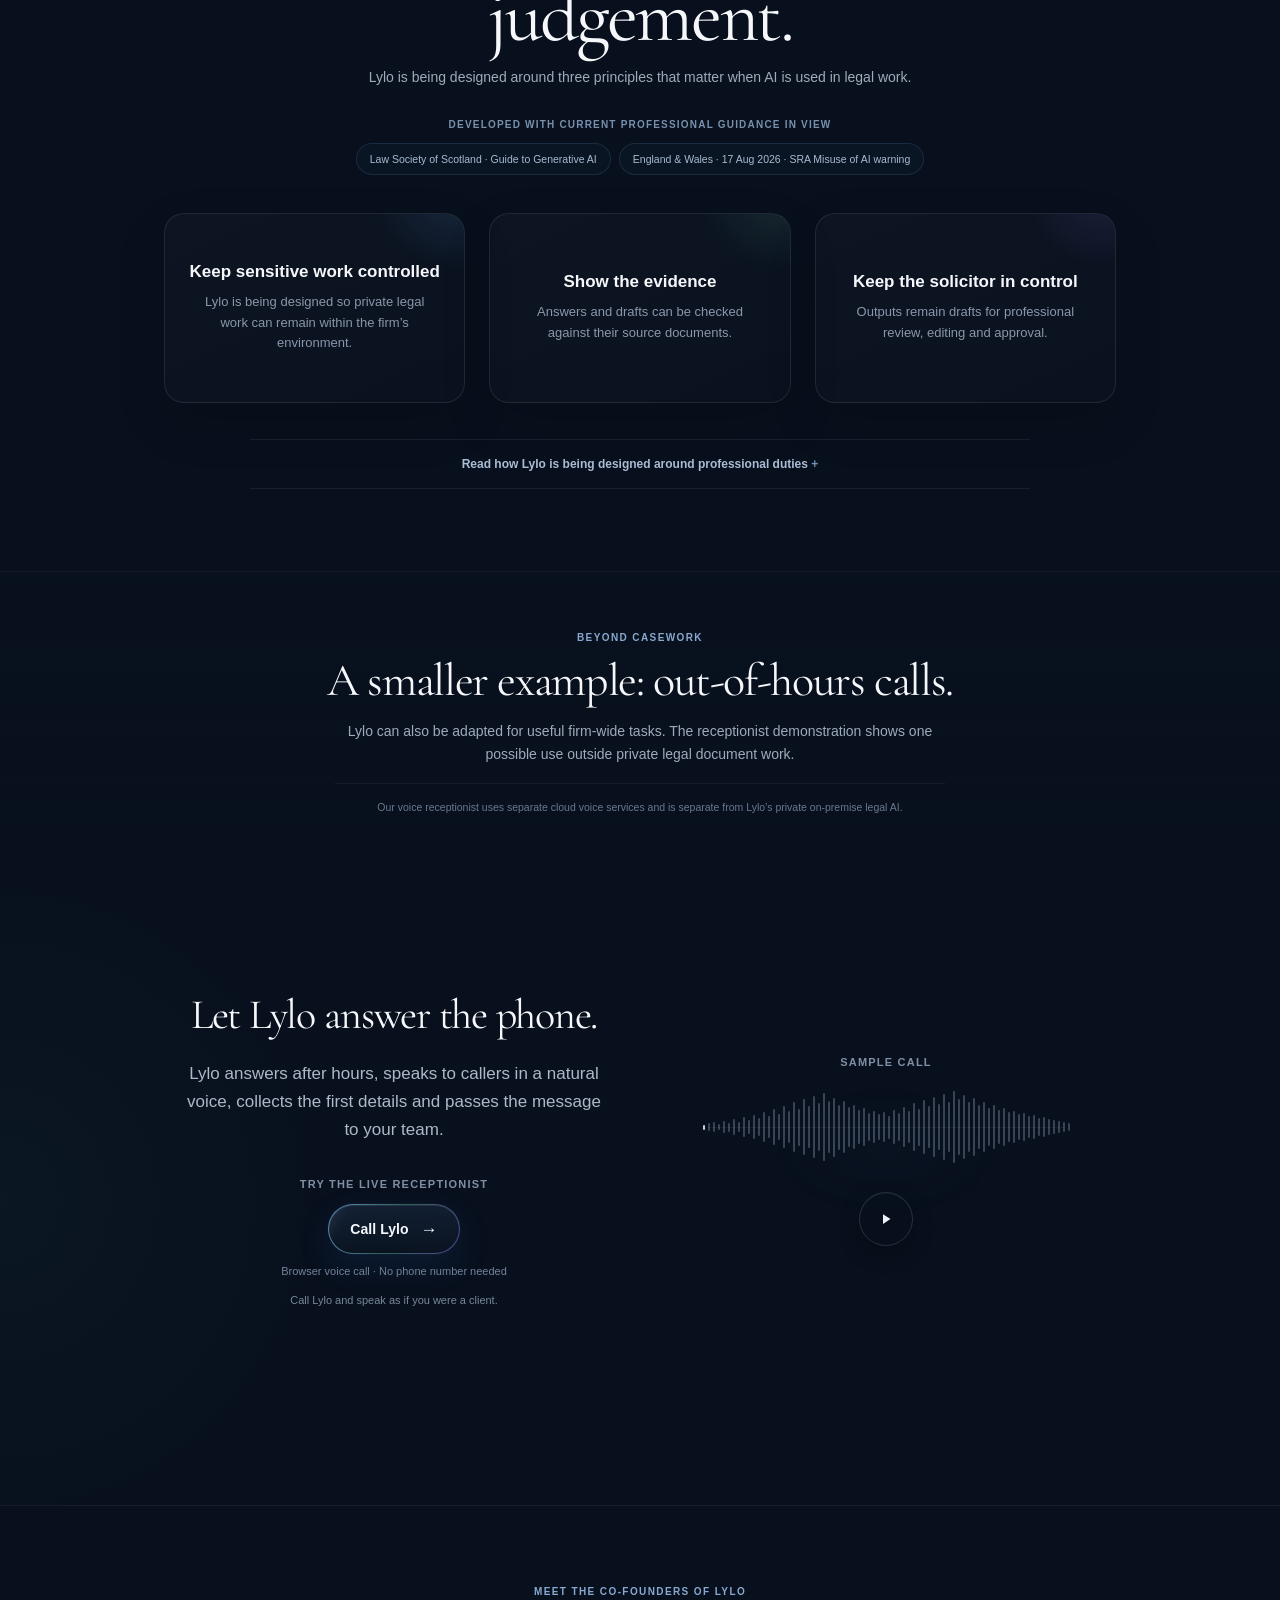
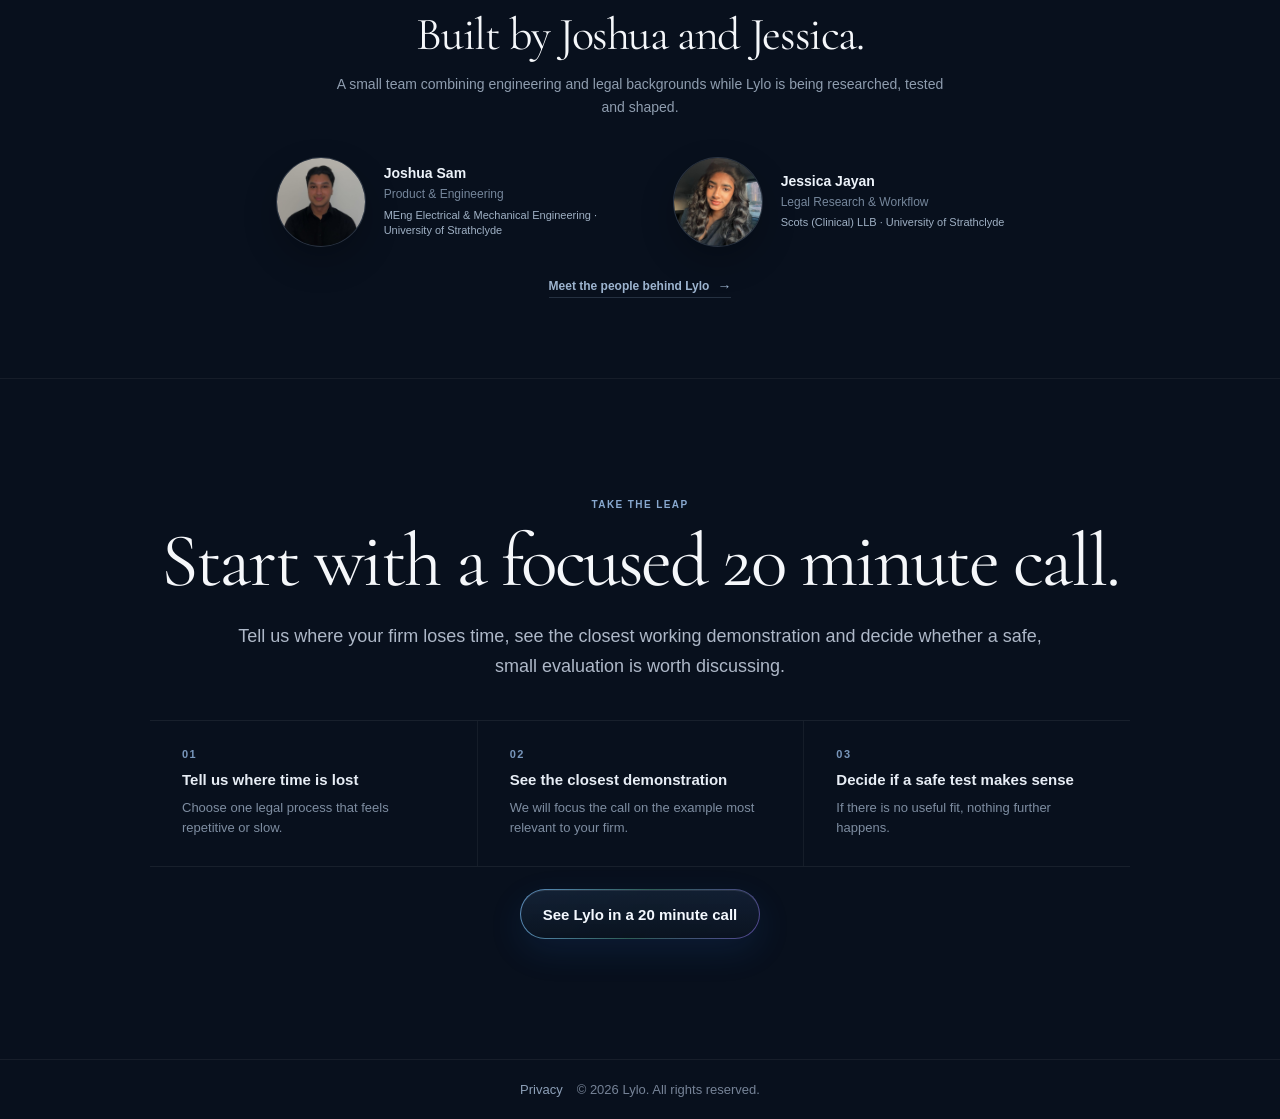
==== commit e43f6611: "Make ET1 numeral clearer in demo heading" ====
--- a/static/live/index.html
+++ b/static/live/index.html
@@ -39,6 +39,11 @@
 }
 #lylo-chat-launcher {
   display: none !important;
+}
+.et1-clear-one {
+  font-family: Arial, Helvetica, sans-serif;
+  font-weight: 400;
+  letter-spacing: 0;
 }
 </style>
 </head>
@@ -92,7 +97,7 @@
 </section>
 <section class="demo-intro lylo-demos-first"><div class="reveal in"><div class="demo-heading" id="demos"><div class="lylo-proof-kicker">OUR DEMONSTRATIONS</div><h2>See Lylo work on real legal tasks.</h2><p>Three working proof-of-concept demonstrations show how Lylo could search, draft and calculate inside a private, firm-controlled system.</p></div></div></section>
 <section class="demo-section"><div class="demo-grid reveal in"><div class="demo-media"><video muted="" loop="" playsinline="" controls="" poster="/static/live/poc.jpg?v=1" aria-label="Lylo case file demo"><source src="/static/live/poc.mp4?v=1" type="video/mp4"><source src="/static/live/poc.webm?v=1" type="video/webm"></video></div><div class="demo-copy"><h3>Ask the case. Find the source.</h3><p>Search across a case file, bring the relevant answer into one place and open the source behind it before relying on the result.</p><a class="demo-cta" href="/call#book">See this in a 20 minute call</a></div></div></section>
-<section class="demo-section alt et1-section"><div class="demo-grid reveal in"><div class="demo-copy"><h3>Turn case documents into an ET1 draft.</h3><p>Pull names, dates and case details from uploaded documents, prepare the ET1 and flag anything that still needs the solicitor’s review.</p><a href="/call#book" class="demo-cta">See this in a 20 minute call</a></div><div class="demo-media"><video muted="" loop="" playsinline="" controls="" preload="auto" aria-label="ET1 demo"><source src="/static/live/et1.mp4?v=1" type="video/mp4"></video></div></div></section>
+<section class="demo-section alt et1-section"><div class="demo-grid reveal in"><div class="demo-copy"><h3>Turn case documents into an ET<span class="et1-clear-one">1</span> draft.</h3><p>Pull names, dates and case details from uploaded documents, prepare the ET1 and flag anything that still needs the solicitor’s review.</p><a href="/call#book" class="demo-cta">See this in a 20 minute call</a></div><div class="demo-media"><video muted="" loop="" playsinline="" controls="" preload="auto" aria-label="ET1 demo"><source src="/static/live/et1.mp4?v=1" type="video/mp4"></video></div></div></section>
 <section class="demo-section"><div class="demo-grid reveal in"><div class="demo-media"><video muted="" loop="" playsinline="" controls="" preload="auto" aria-label="Schedule of Loss demo"><source src="/static/live/schedule-of-loss.mp4?v=1" type="video/mp4"></video></div><div class="demo-copy"><h3>Build and check a Schedule of Loss.</h3><p>Bring pay, dates and losses into a structured draft, show the calculation behind each figure and keep the supporting source available for review.</p><a class="demo-cta" href="/call#book">See this in a 20 minute call</a></div></div></section><section class="lylo-other-workflows"><div class="lylo-other-workflows-inner reveal in"><div class="et1-extension reveal in"><div class="et1-extension-head"><h4>Other forms and workflows.</h4><p>These demonstrations are a starting point. Lylo could be developed around any time-consuming process or form used by your firm.</p><p class="lylo-modules-label">Potential form or workflow examples include:</p></div><div class="et1-form-strip" aria-label="Examples of forms Lylo could be adapted to fill"><div class="et1-form-track"><div class="et1-form-set"><span class="et1-form-chip" role="button" tabindex="0">ET1</span><span class="et1-form-chip" role="button" tabindex="0">ET3</span><span class="et1-form-chip" role="button" tabindex="0">N1 Claim Form</span><span class="et1-form-chip" role="button" tabindex="0">N244 Application</span><span class="et1-form-chip" role="button" tabindex="0">C100 Family Application</span><span class="et1-form-chip" role="button" tabindex="0">Form E</span><span class="et1-form-chip" role="button" tabindex="0">Simple Procedure</span><span class="et1-form-chip is-own" role="button" tabindex="0">Your firm’s own forms</span></div><div class="et1-form-set" aria-hidden="true"><span class="et1-form-chip">ET1</span><span class="et1-form-chip">ET3</span><span class="et1-form-chip">N1 Claim Form</span><span class="et1-form-chip">N244 Application</span><span class="et1-form-chip">C100 Family Application</span><span class="et1-form-chip">Form E</span><span class="et1-form-chip">Simple Procedure</span><span class="et1-form-chip is-own">Your firm’s own forms</span></div></div></div><form class="et1-suggest" id="et1-form-suggest"><label for="et1-form-input">What form takes your firm too much time?</label><div class="et1-suggest-row"><input id="et1-form-input" name="form_suggestion" type="text" autocomplete="off" maxlength="140" placeholder="e.g. ET3, Form E, our client intake form…" aria-describedby="et1-form-status"><button type="submit">Suggest a form</button><a class="et1-book-demo" href="/founding-pilot?workflow=et1#book">Book a 20 minute demo</a></div><div class="et1-suggest-status" id="et1-form-status" aria-live="polite"></div></form></div></div></section><section class="lylo-mission"><div class="lylo-mission-inner"><div class="lylo-mission-kicker">Our mission</div><h2>Make secure, firm-controlled AI practical for law firms of every size.</h2></div></section><section class="privacy" id="privacy"><div class="privacy-inner reveal in"><div class="lylo-section-kicker">THE IDEA</div><h3>Private AI, designed to run inside your firm.</h3><p class="privacy-main">Use AI on legal work while keeping sensitive case material under the firm’s control. Lylo is being designed so private case files can remain on the firm’s own systems.</p><div class="privacy-visual"><div class="privacy-node" style="animation: auto ease 0s 1 normal none running none !important;"><strong>On-premise AI</strong><span>The private legal AI is being designed to run on hardware inside the firm.</span></div><div class="privacy-node" style="animation: auto ease 0s 1 normal none running none !important;"><strong>Local case files</strong><span>The on-premise design is intended to keep sensitive documents on the firm’s own network.</span></div><div class="privacy-node" style="animation: auto ease 0s 1 normal none running none !important;"><strong>Clear cloud boundary</strong><span>The private legal AI is being designed to keep legal work local, while phone and voice services remain separate.</span></div></div><p class="privacy-note">Lylo is being designed around UK GDPR principles including privacy by design, data minimisation and controlled access. Final compliance still depends on each firm’s deployment, policies and use.</p></div></section><section class="lylo-private-cta"><div class="lylo-private-cta-inner"><h3>Could this work inside your firm?</h3><p>In a 20 minute call, we will explain the most relevant demo, discuss tedious processes you experience day to day and display what a safe evaluation could involve.</p><a class="cta" href="/call#book">See Lylo in a 20 minute call</a><span>No preparation, client data or commitment required.</span></div></section>
 <section class="lylo-before-book" aria-labelledby="lylo-before-book-title">
   <div class="lylo-before-book-inner reveal in">
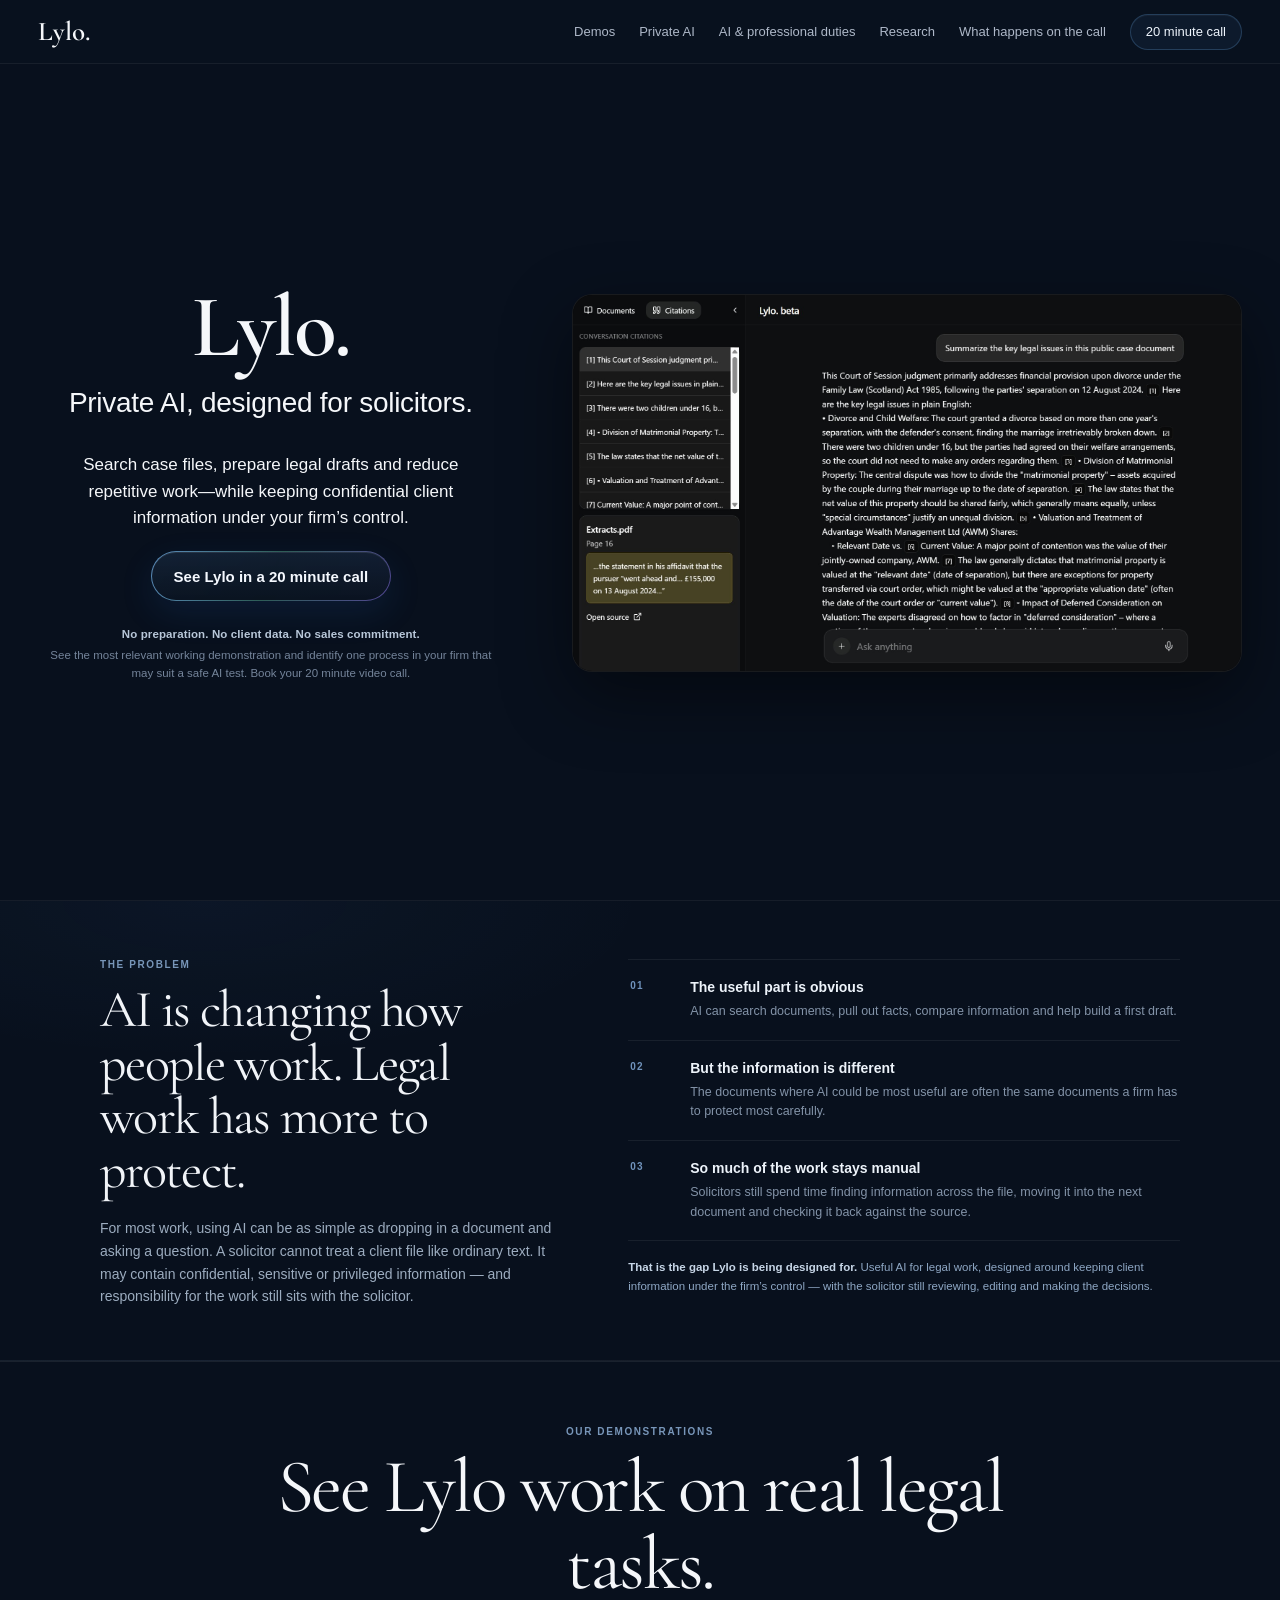
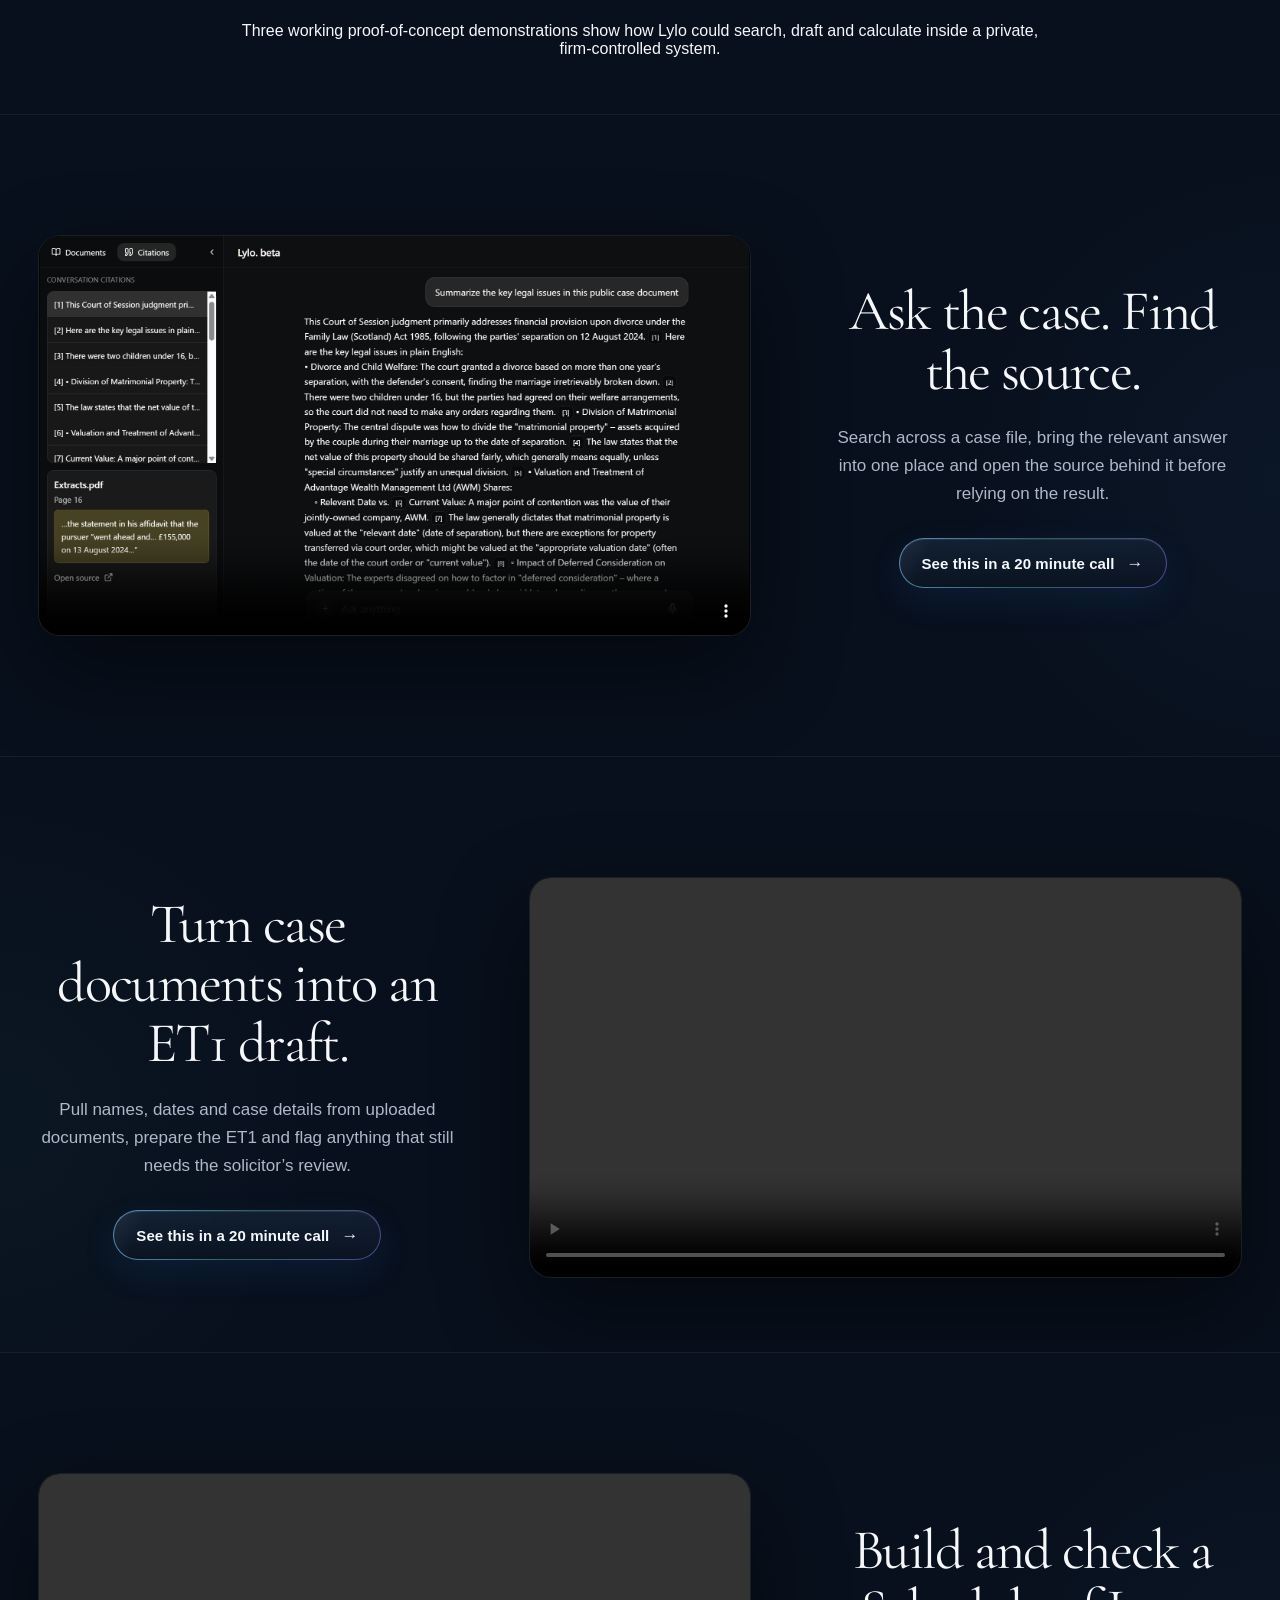
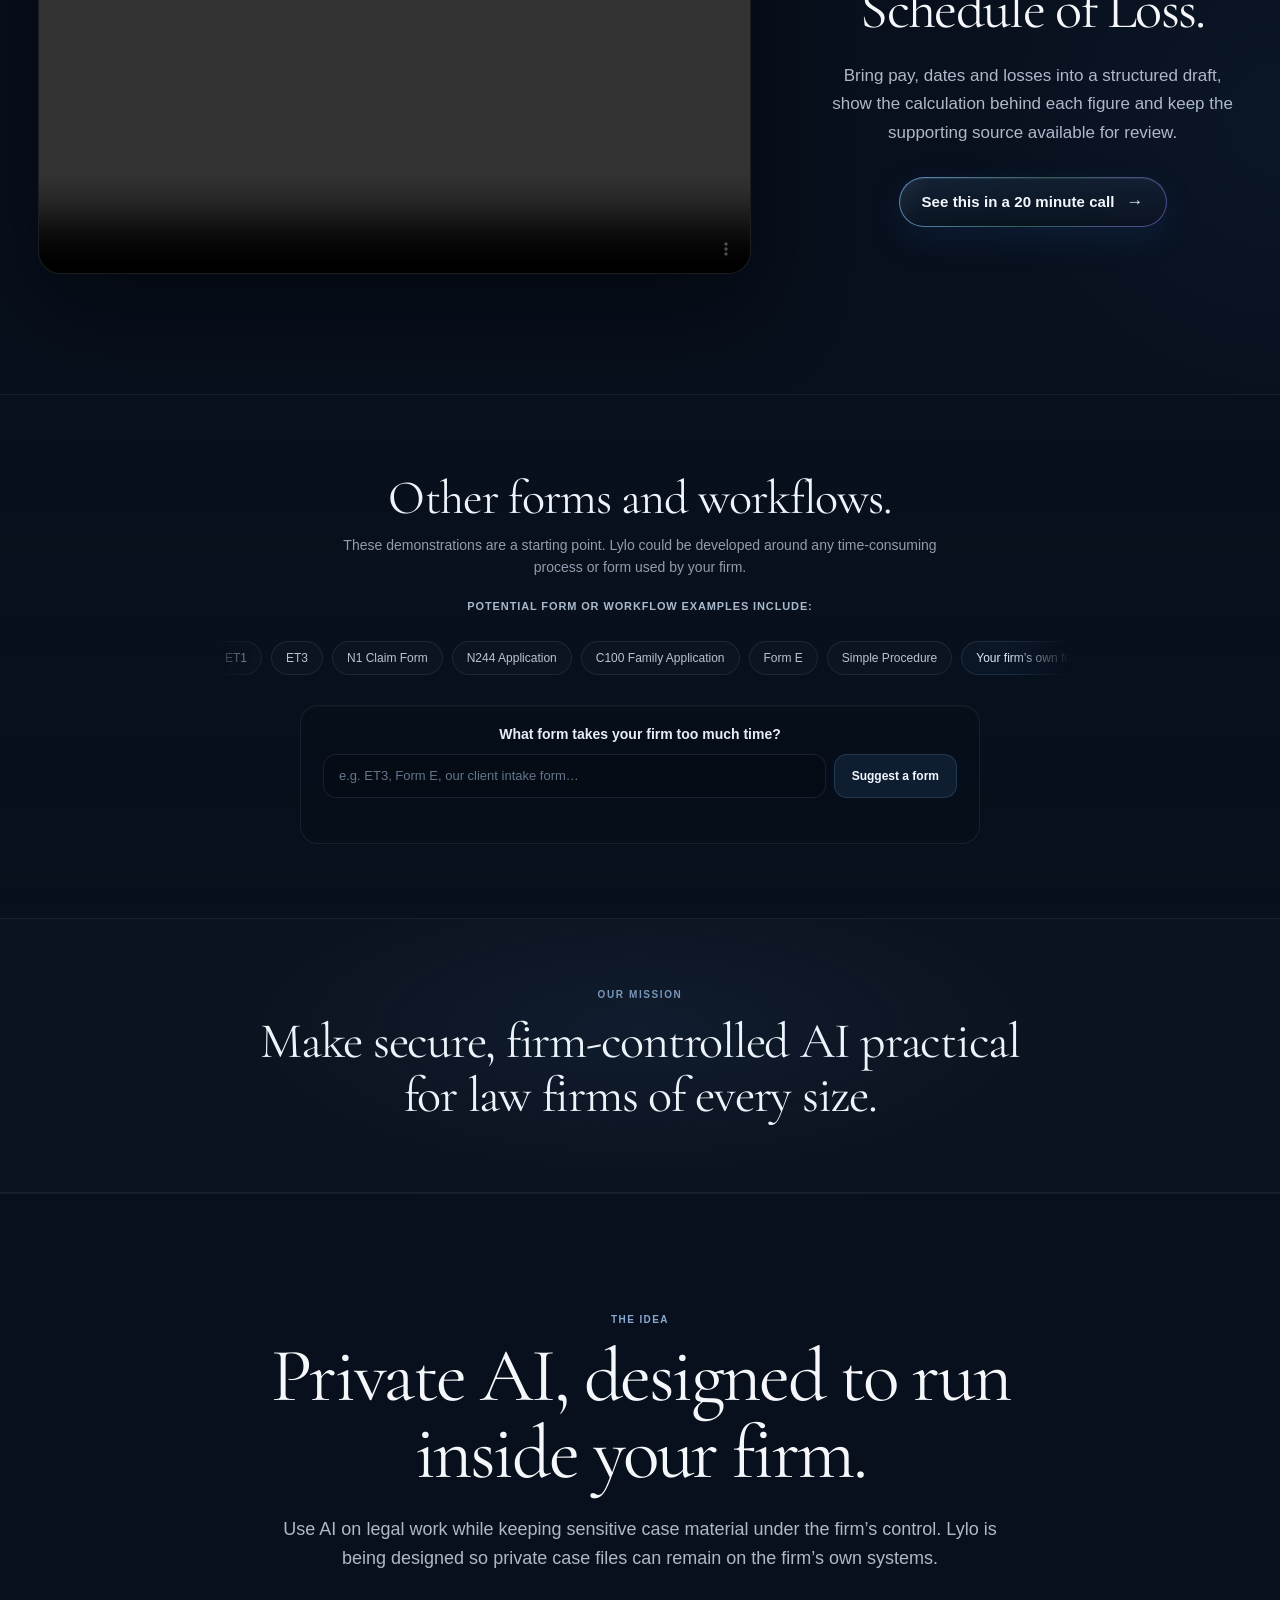
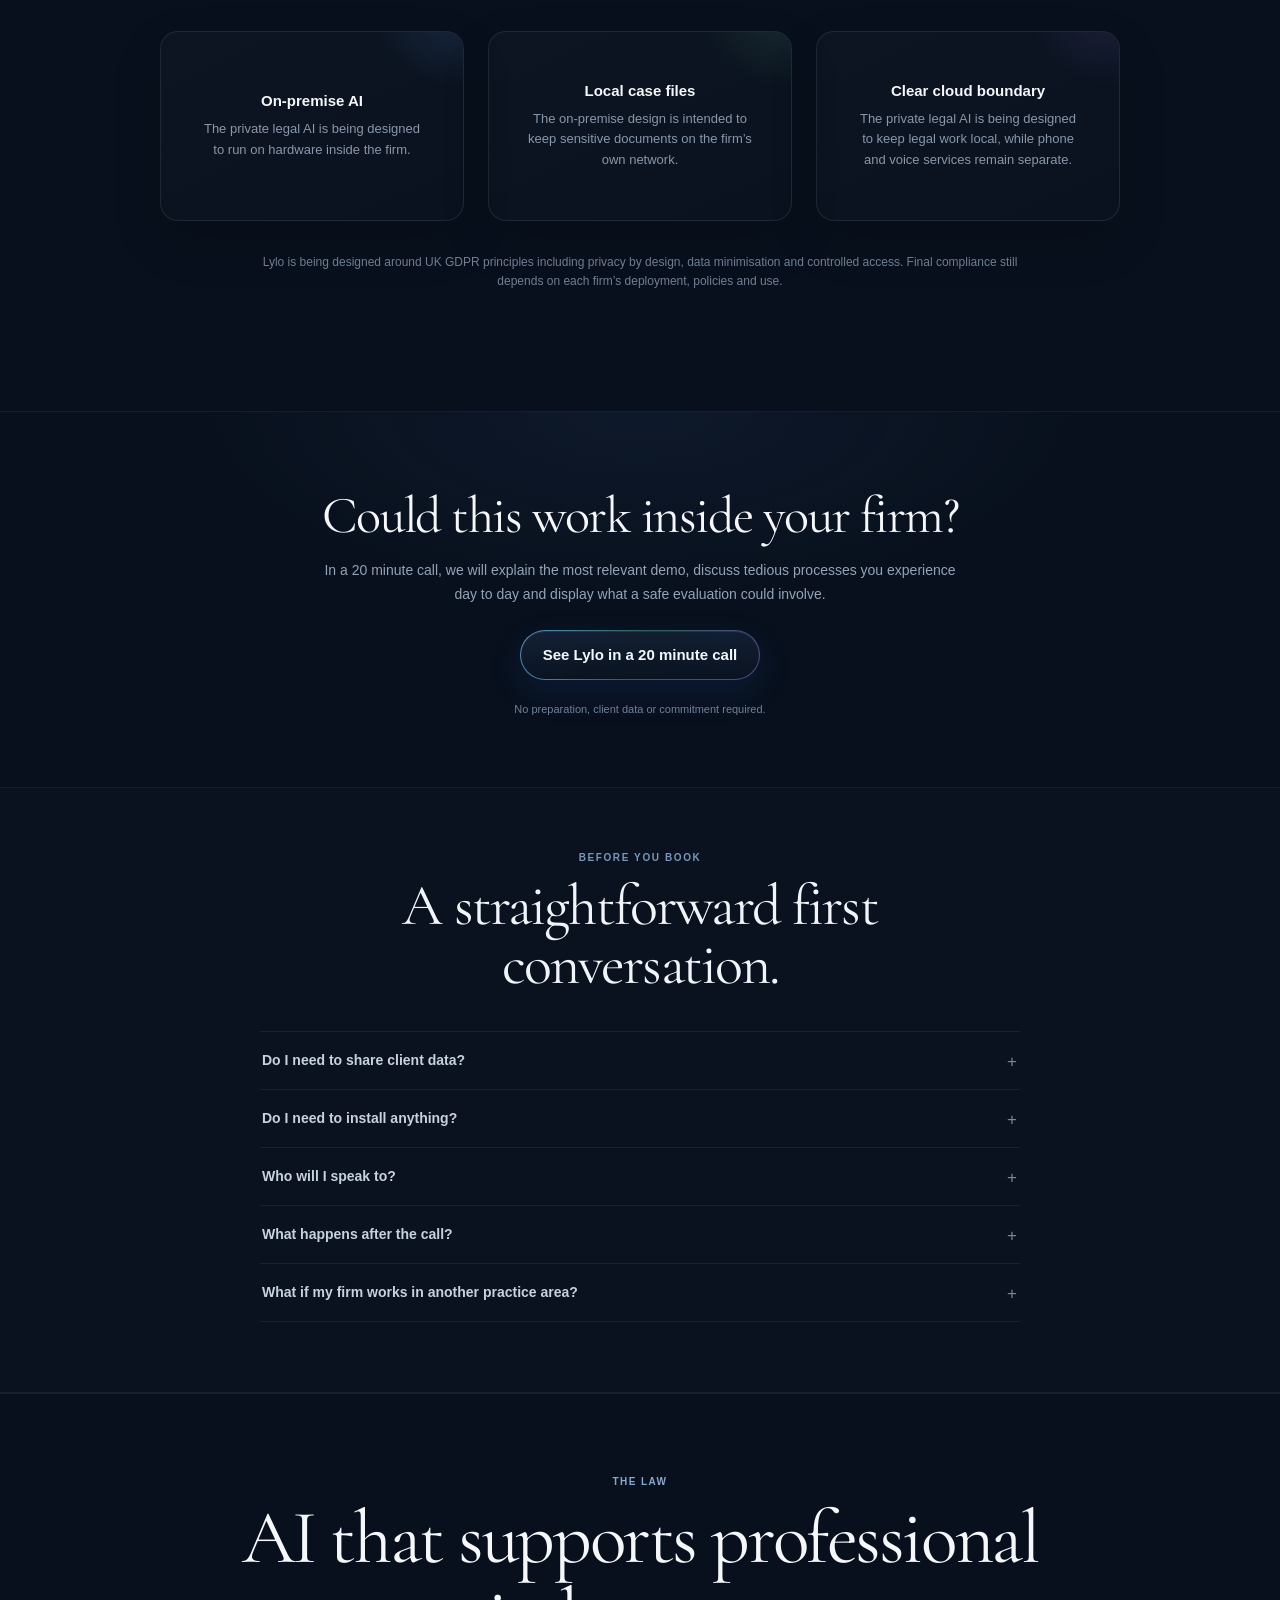
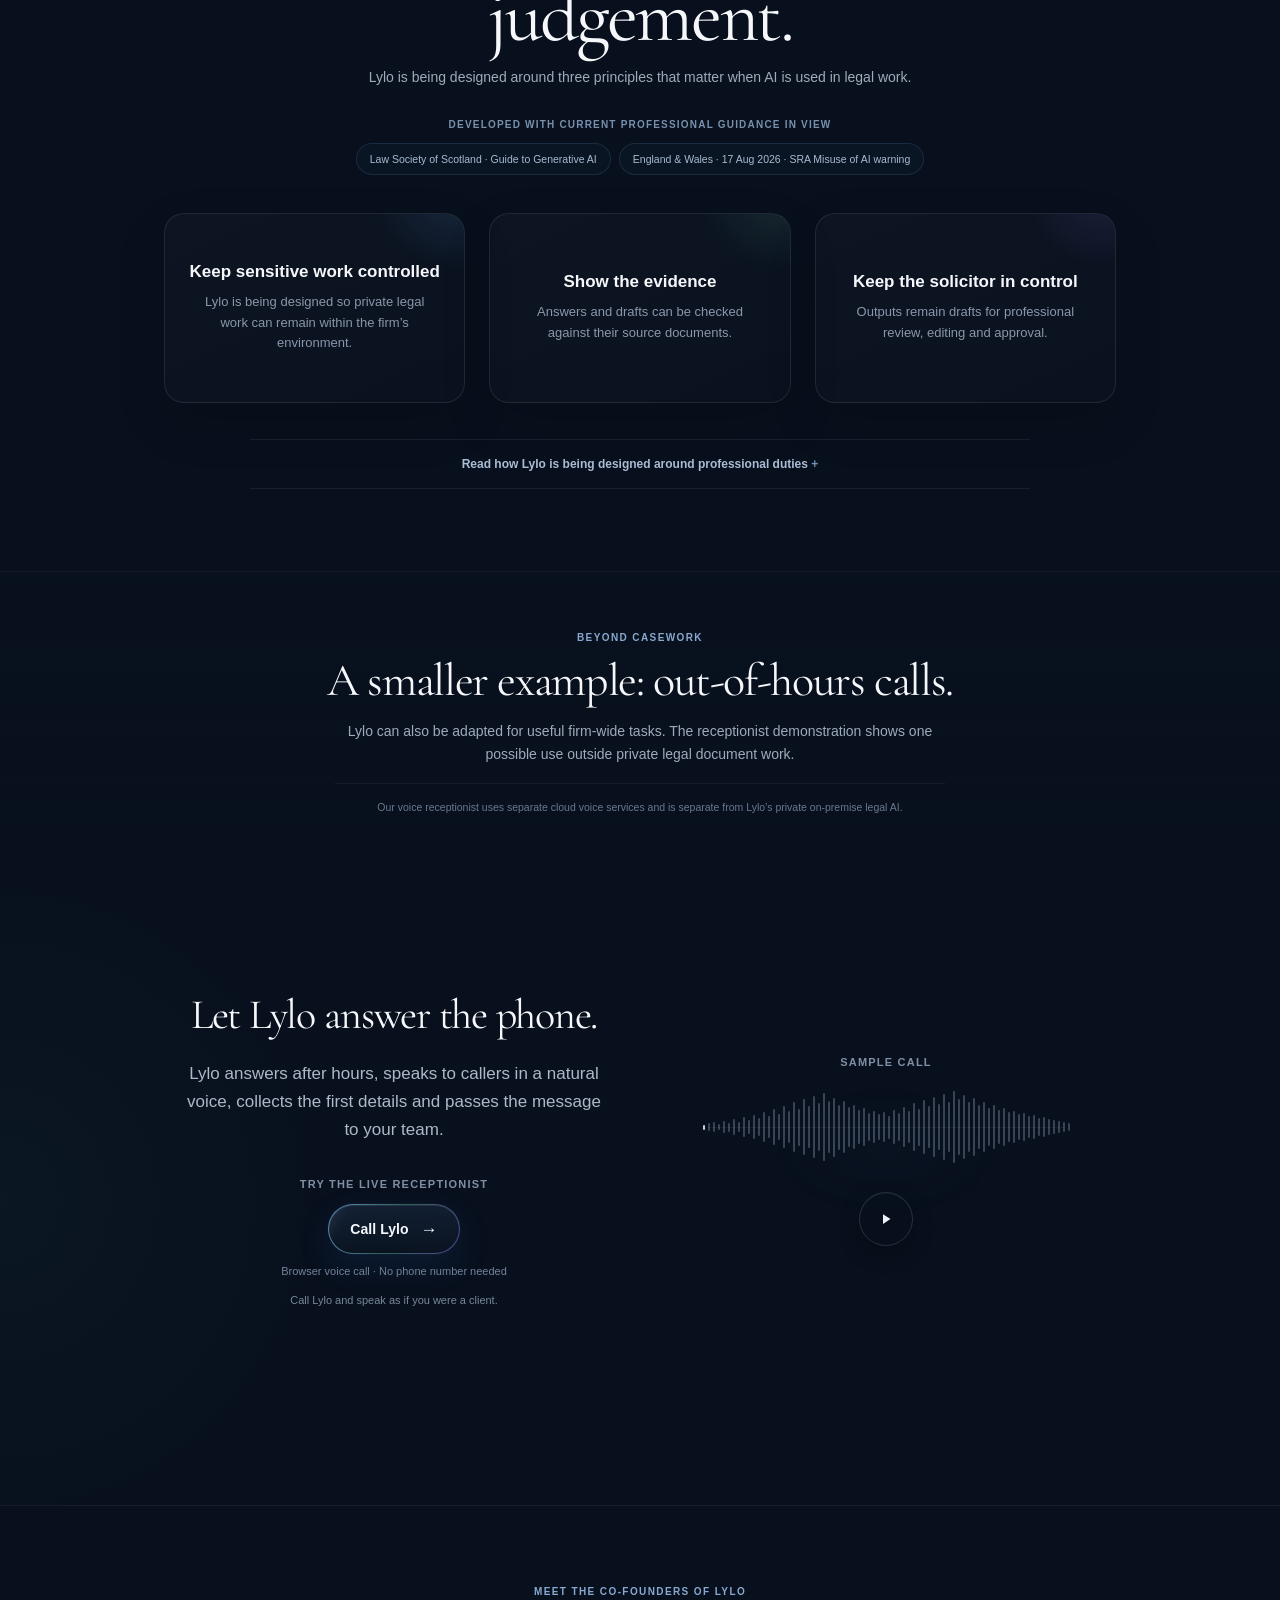
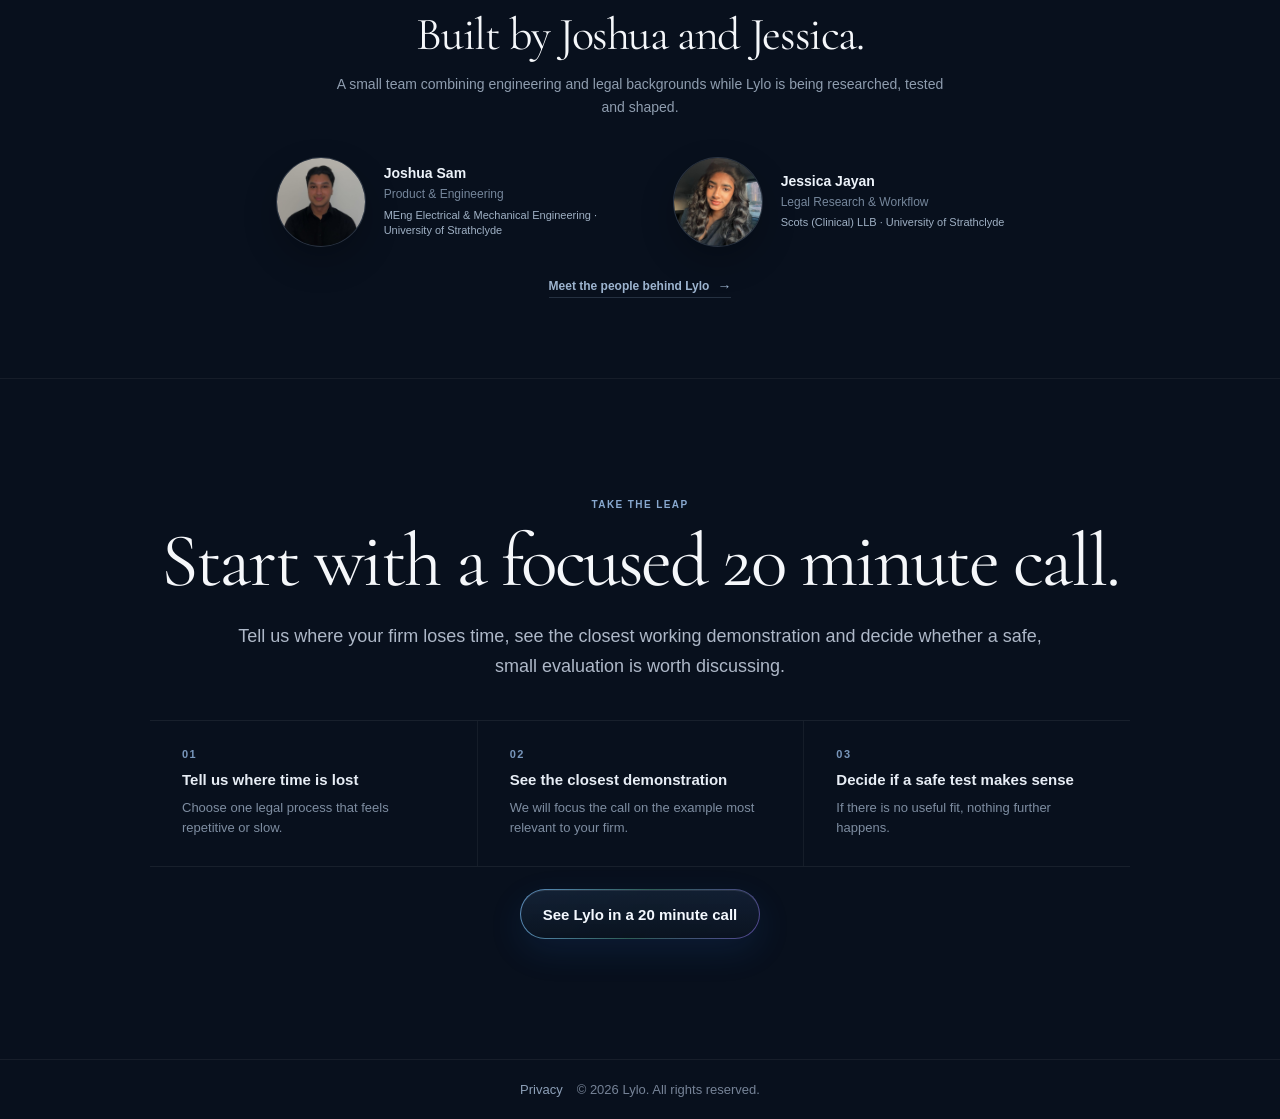
==== commit 93d6bfc4: "Revert ET1 numeral style and refine hero call copy" ====
--- a/static/live/index.html
+++ b/static/live/index.html
@@ -40,11 +40,6 @@
 #lylo-chat-launcher {
   display: none !important;
 }
-.et1-clear-one {
-  font-family: Arial, Helvetica, sans-serif;
-  font-weight: 400;
-  letter-spacing: 0;
-}
 </style>
 </head>
 <body>
@@ -61,7 +56,7 @@
       
     <a href="#demos">Demos</a><a href="#privacy">Private AI</a><a href="#ai-duties">AI &amp; professional duties</a><a href="/research">Research</a><a class="lylo-pilot-nav-text" href="/call">What happens on the call</a><a class="lylo-mobile-booking-link" href="/call#book">20 minute call</a></div></nav>
 <main>
-<section class="hero"><div class="wrap"><h1 class="logo">Lylo.</h1><p class="tagline">Private AI, designed for solicitors.</p><aside class="visual"><div class="hero-frame"><img src="/static/live/poc.jpg?v=1" alt="Lylo legal AI screen"></div></aside><ul class="bullets"><li class="bullet">Search case files, prepare legal drafts and reduce repetitive work—while keeping confidential client information under your firm’s control.</li></ul><a href="/call#book" class="cta">See Lylo in a 20 minute call</a><div class="note"><strong>No preparation. No client data. No sales commitment.</strong><span>On your 20 minute video call, see the most relevant working demonstration for your firm. Book your call now.</span></div></div></section>
+<section class="hero"><div class="wrap"><h1 class="logo">Lylo.</h1><p class="tagline">Private AI, designed for solicitors.</p><aside class="visual"><div class="hero-frame"><img src="/static/live/poc.jpg?v=1" alt="Lylo legal AI screen"></div></aside><ul class="bullets"><li class="bullet">Search case files, prepare legal drafts and reduce repetitive work—while keeping confidential client information under your firm’s control.</li></ul><a href="/call#book" class="cta">See Lylo in a 20 minute call</a><div class="note"><strong>No preparation. No client data. No sales commitment.</strong><span>See the most relevant working demonstration and identify one process in your firm that may suit a safe AI test. Book your 20 minute video call.</span></div></div></section>
 <section class="lylo-problem" aria-labelledby="lylo-problem-title">
   <div class="lylo-problem-inner reveal in">
     <div class="lylo-problem-heading">
@@ -97,7 +92,7 @@
 </section>
 <section class="demo-intro lylo-demos-first"><div class="reveal in"><div class="demo-heading" id="demos"><div class="lylo-proof-kicker">OUR DEMONSTRATIONS</div><h2>See Lylo work on real legal tasks.</h2><p>Three working proof-of-concept demonstrations show how Lylo could search, draft and calculate inside a private, firm-controlled system.</p></div></div></section>
 <section class="demo-section"><div class="demo-grid reveal in"><div class="demo-media"><video muted="" loop="" playsinline="" controls="" poster="/static/live/poc.jpg?v=1" aria-label="Lylo case file demo"><source src="/static/live/poc.mp4?v=1" type="video/mp4"><source src="/static/live/poc.webm?v=1" type="video/webm"></video></div><div class="demo-copy"><h3>Ask the case. Find the source.</h3><p>Search across a case file, bring the relevant answer into one place and open the source behind it before relying on the result.</p><a class="demo-cta" href="/call#book">See this in a 20 minute call</a></div></div></section>
-<section class="demo-section alt et1-section"><div class="demo-grid reveal in"><div class="demo-copy"><h3>Turn case documents into an ET<span class="et1-clear-one">1</span> draft.</h3><p>Pull names, dates and case details from uploaded documents, prepare the ET1 and flag anything that still needs the solicitor’s review.</p><a href="/call#book" class="demo-cta">See this in a 20 minute call</a></div><div class="demo-media"><video muted="" loop="" playsinline="" controls="" preload="auto" aria-label="ET1 demo"><source src="/static/live/et1.mp4?v=1" type="video/mp4"></video></div></div></section>
+<section class="demo-section alt et1-section"><div class="demo-grid reveal in"><div class="demo-copy"><h3>Turn case documents into an ET1 draft.</h3><p>Pull names, dates and case details from uploaded documents, prepare the ET1 and flag anything that still needs the solicitor’s review.</p><a href="/call#book" class="demo-cta">See this in a 20 minute call</a></div><div class="demo-media"><video muted="" loop="" playsinline="" controls="" preload="auto" aria-label="ET1 demo"><source src="/static/live/et1.mp4?v=1" type="video/mp4"></video></div></div></section>
 <section class="demo-section"><div class="demo-grid reveal in"><div class="demo-media"><video muted="" loop="" playsinline="" controls="" preload="auto" aria-label="Schedule of Loss demo"><source src="/static/live/schedule-of-loss.mp4?v=1" type="video/mp4"></video></div><div class="demo-copy"><h3>Build and check a Schedule of Loss.</h3><p>Bring pay, dates and losses into a structured draft, show the calculation behind each figure and keep the supporting source available for review.</p><a class="demo-cta" href="/call#book">See this in a 20 minute call</a></div></div></section><section class="lylo-other-workflows"><div class="lylo-other-workflows-inner reveal in"><div class="et1-extension reveal in"><div class="et1-extension-head"><h4>Other forms and workflows.</h4><p>These demonstrations are a starting point. Lylo could be developed around any time-consuming process or form used by your firm.</p><p class="lylo-modules-label">Potential form or workflow examples include:</p></div><div class="et1-form-strip" aria-label="Examples of forms Lylo could be adapted to fill"><div class="et1-form-track"><div class="et1-form-set"><span class="et1-form-chip" role="button" tabindex="0">ET1</span><span class="et1-form-chip" role="button" tabindex="0">ET3</span><span class="et1-form-chip" role="button" tabindex="0">N1 Claim Form</span><span class="et1-form-chip" role="button" tabindex="0">N244 Application</span><span class="et1-form-chip" role="button" tabindex="0">C100 Family Application</span><span class="et1-form-chip" role="button" tabindex="0">Form E</span><span class="et1-form-chip" role="button" tabindex="0">Simple Procedure</span><span class="et1-form-chip is-own" role="button" tabindex="0">Your firm’s own forms</span></div><div class="et1-form-set" aria-hidden="true"><span class="et1-form-chip">ET1</span><span class="et1-form-chip">ET3</span><span class="et1-form-chip">N1 Claim Form</span><span class="et1-form-chip">N244 Application</span><span class="et1-form-chip">C100 Family Application</span><span class="et1-form-chip">Form E</span><span class="et1-form-chip">Simple Procedure</span><span class="et1-form-chip is-own">Your firm’s own forms</span></div></div></div><form class="et1-suggest" id="et1-form-suggest"><label for="et1-form-input">What form takes your firm too much time?</label><div class="et1-suggest-row"><input id="et1-form-input" name="form_suggestion" type="text" autocomplete="off" maxlength="140" placeholder="e.g. ET3, Form E, our client intake form…" aria-describedby="et1-form-status"><button type="submit">Suggest a form</button><a class="et1-book-demo" href="/founding-pilot?workflow=et1#book">Book a 20 minute demo</a></div><div class="et1-suggest-status" id="et1-form-status" aria-live="polite"></div></form></div></div></section><section class="lylo-mission"><div class="lylo-mission-inner"><div class="lylo-mission-kicker">Our mission</div><h2>Make secure, firm-controlled AI practical for law firms of every size.</h2></div></section><section class="privacy" id="privacy"><div class="privacy-inner reveal in"><div class="lylo-section-kicker">THE IDEA</div><h3>Private AI, designed to run inside your firm.</h3><p class="privacy-main">Use AI on legal work while keeping sensitive case material under the firm’s control. Lylo is being designed so private case files can remain on the firm’s own systems.</p><div class="privacy-visual"><div class="privacy-node" style="animation: auto ease 0s 1 normal none running none !important;"><strong>On-premise AI</strong><span>The private legal AI is being designed to run on hardware inside the firm.</span></div><div class="privacy-node" style="animation: auto ease 0s 1 normal none running none !important;"><strong>Local case files</strong><span>The on-premise design is intended to keep sensitive documents on the firm’s own network.</span></div><div class="privacy-node" style="animation: auto ease 0s 1 normal none running none !important;"><strong>Clear cloud boundary</strong><span>The private legal AI is being designed to keep legal work local, while phone and voice services remain separate.</span></div></div><p class="privacy-note">Lylo is being designed around UK GDPR principles including privacy by design, data minimisation and controlled access. Final compliance still depends on each firm’s deployment, policies and use.</p></div></section><section class="lylo-private-cta"><div class="lylo-private-cta-inner"><h3>Could this work inside your firm?</h3><p>In a 20 minute call, we will explain the most relevant demo, discuss tedious processes you experience day to day and display what a safe evaluation could involve.</p><a class="cta" href="/call#book">See Lylo in a 20 minute call</a><span>No preparation, client data or commitment required.</span></div></section>
 <section class="lylo-before-book" aria-labelledby="lylo-before-book-title">
   <div class="lylo-before-book-inner reveal in">
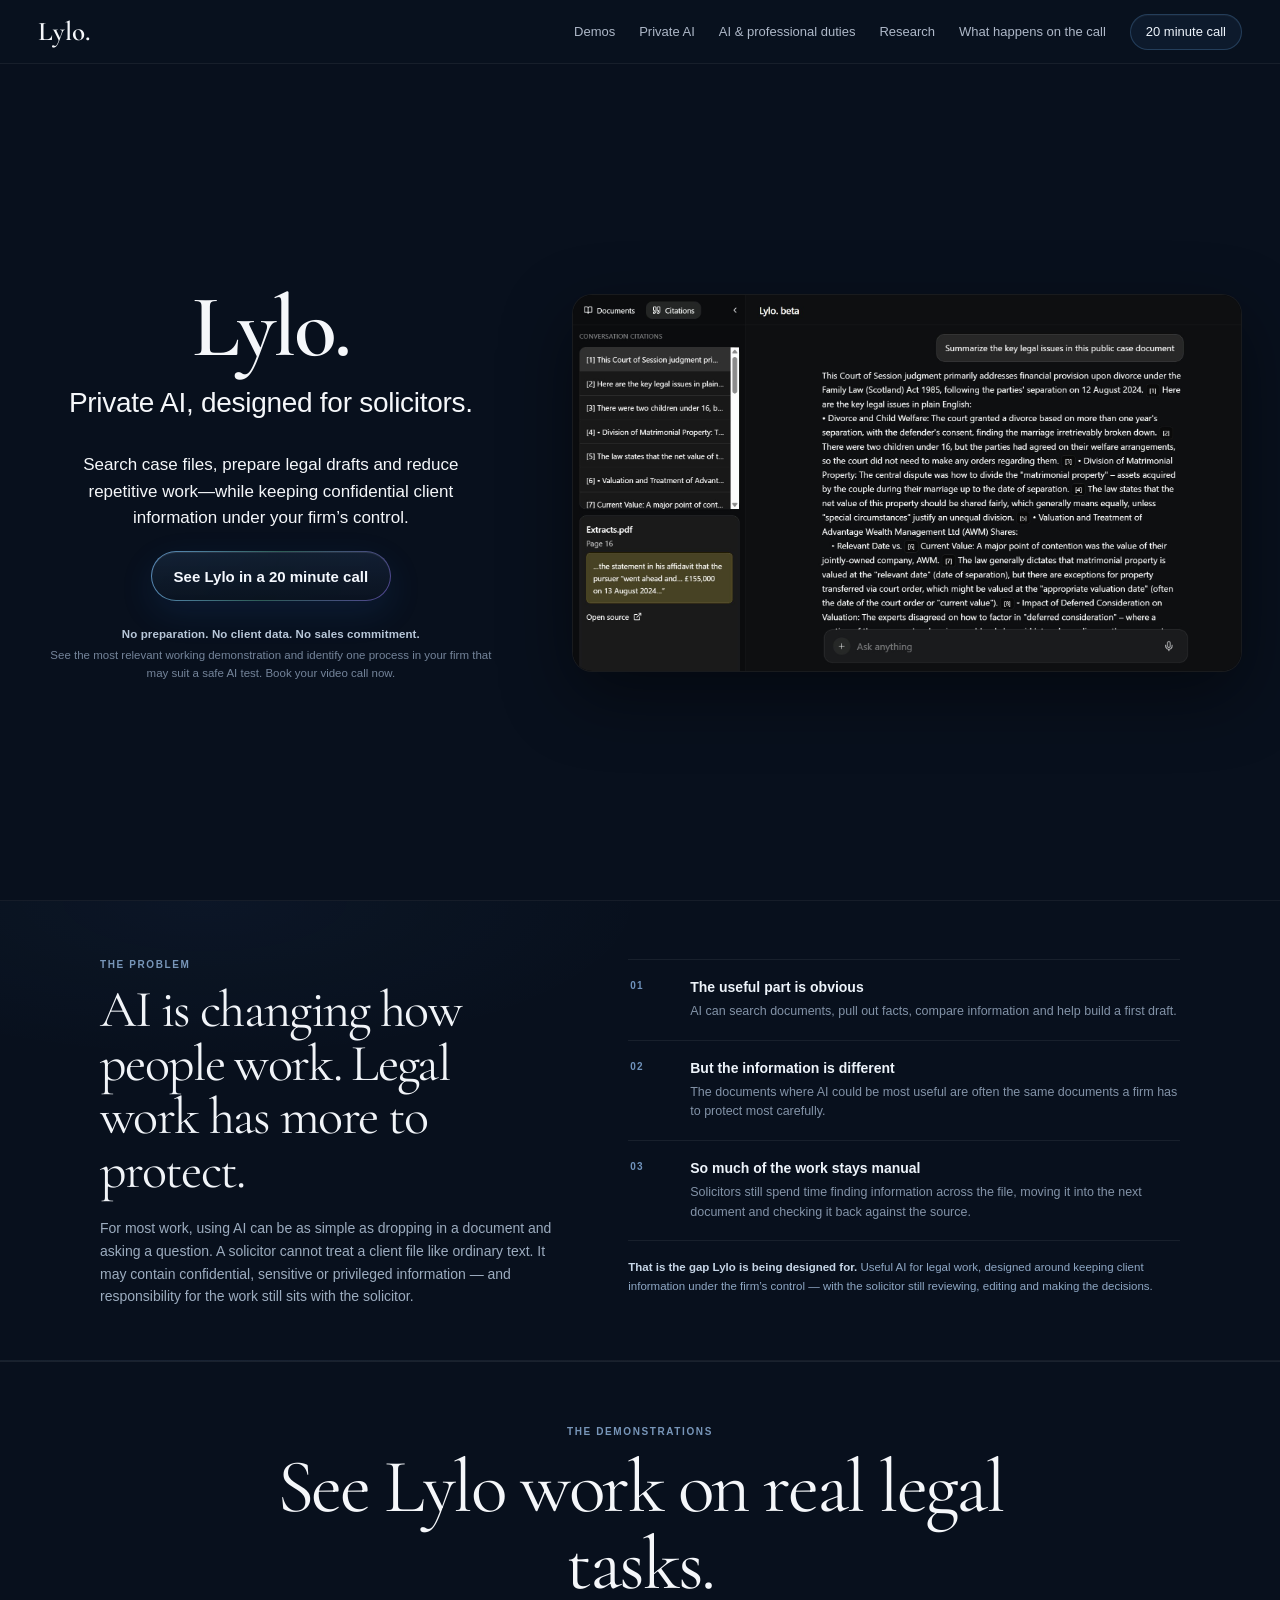
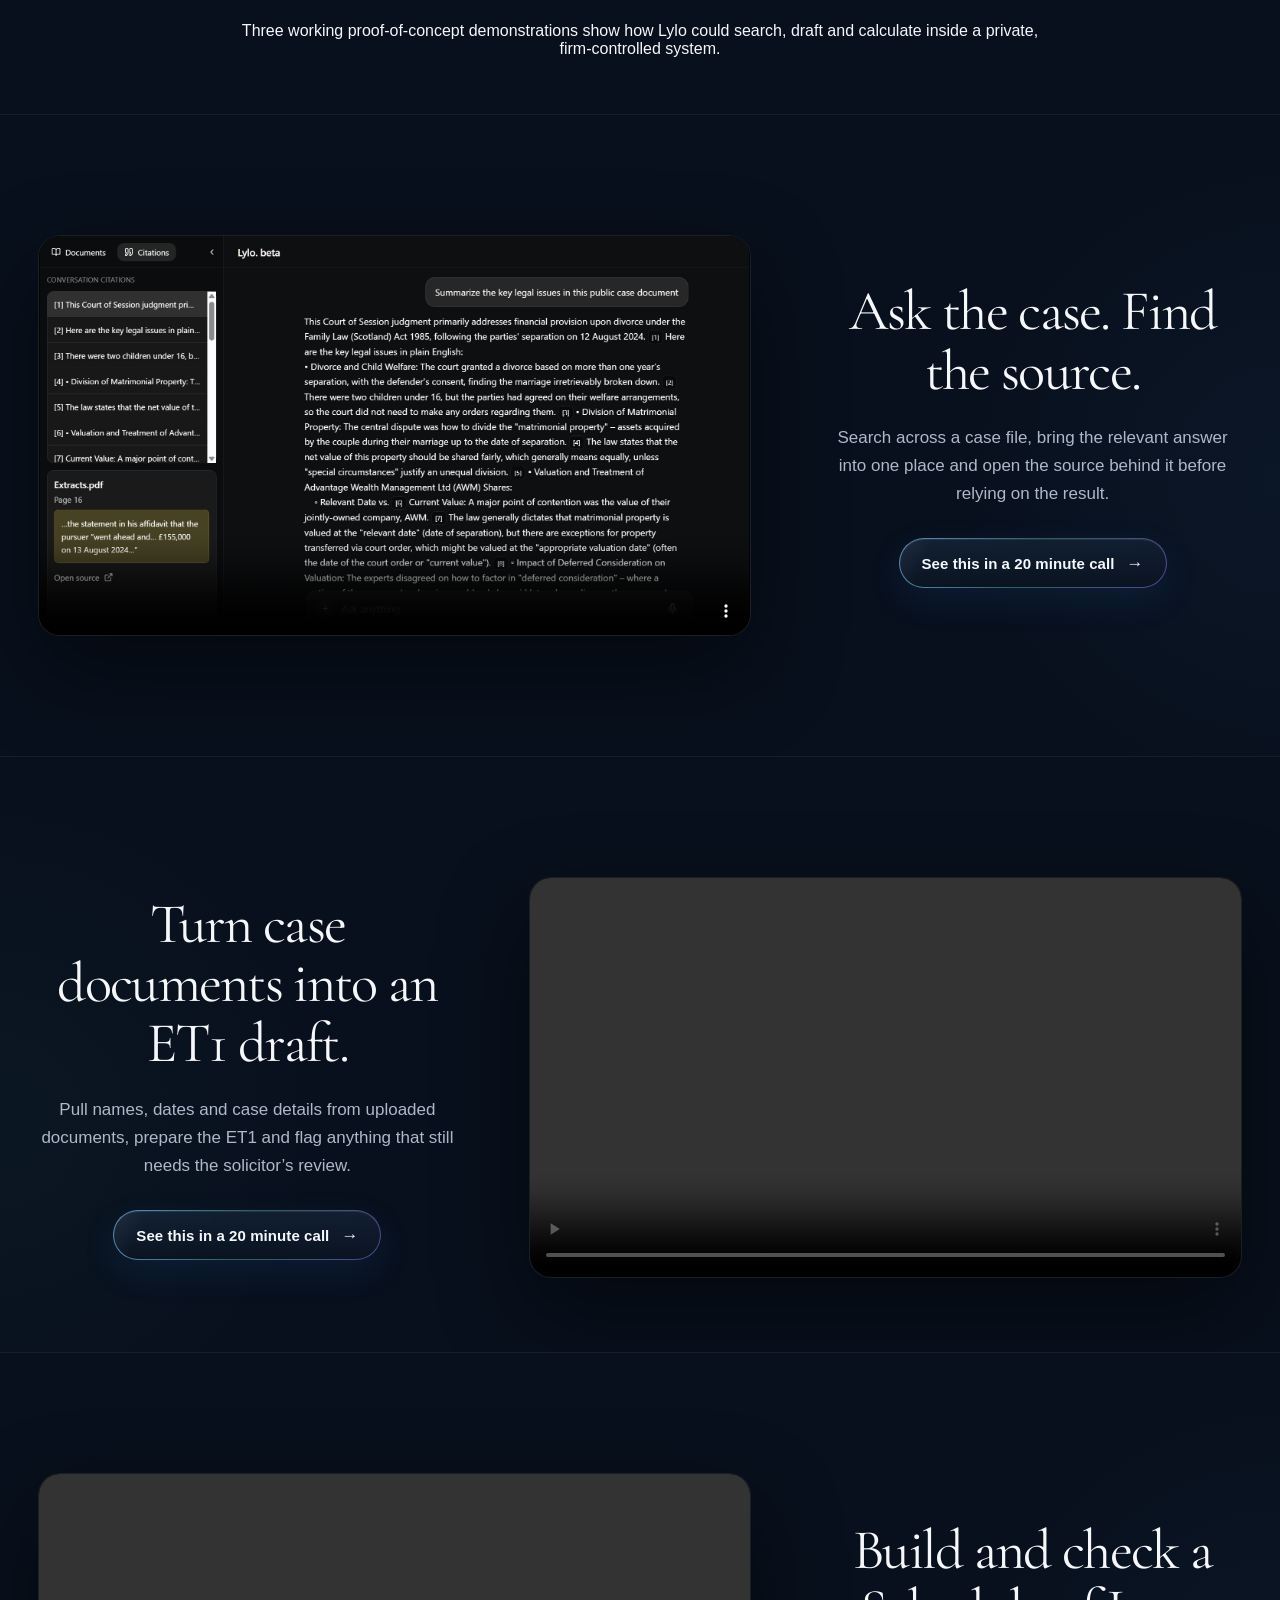
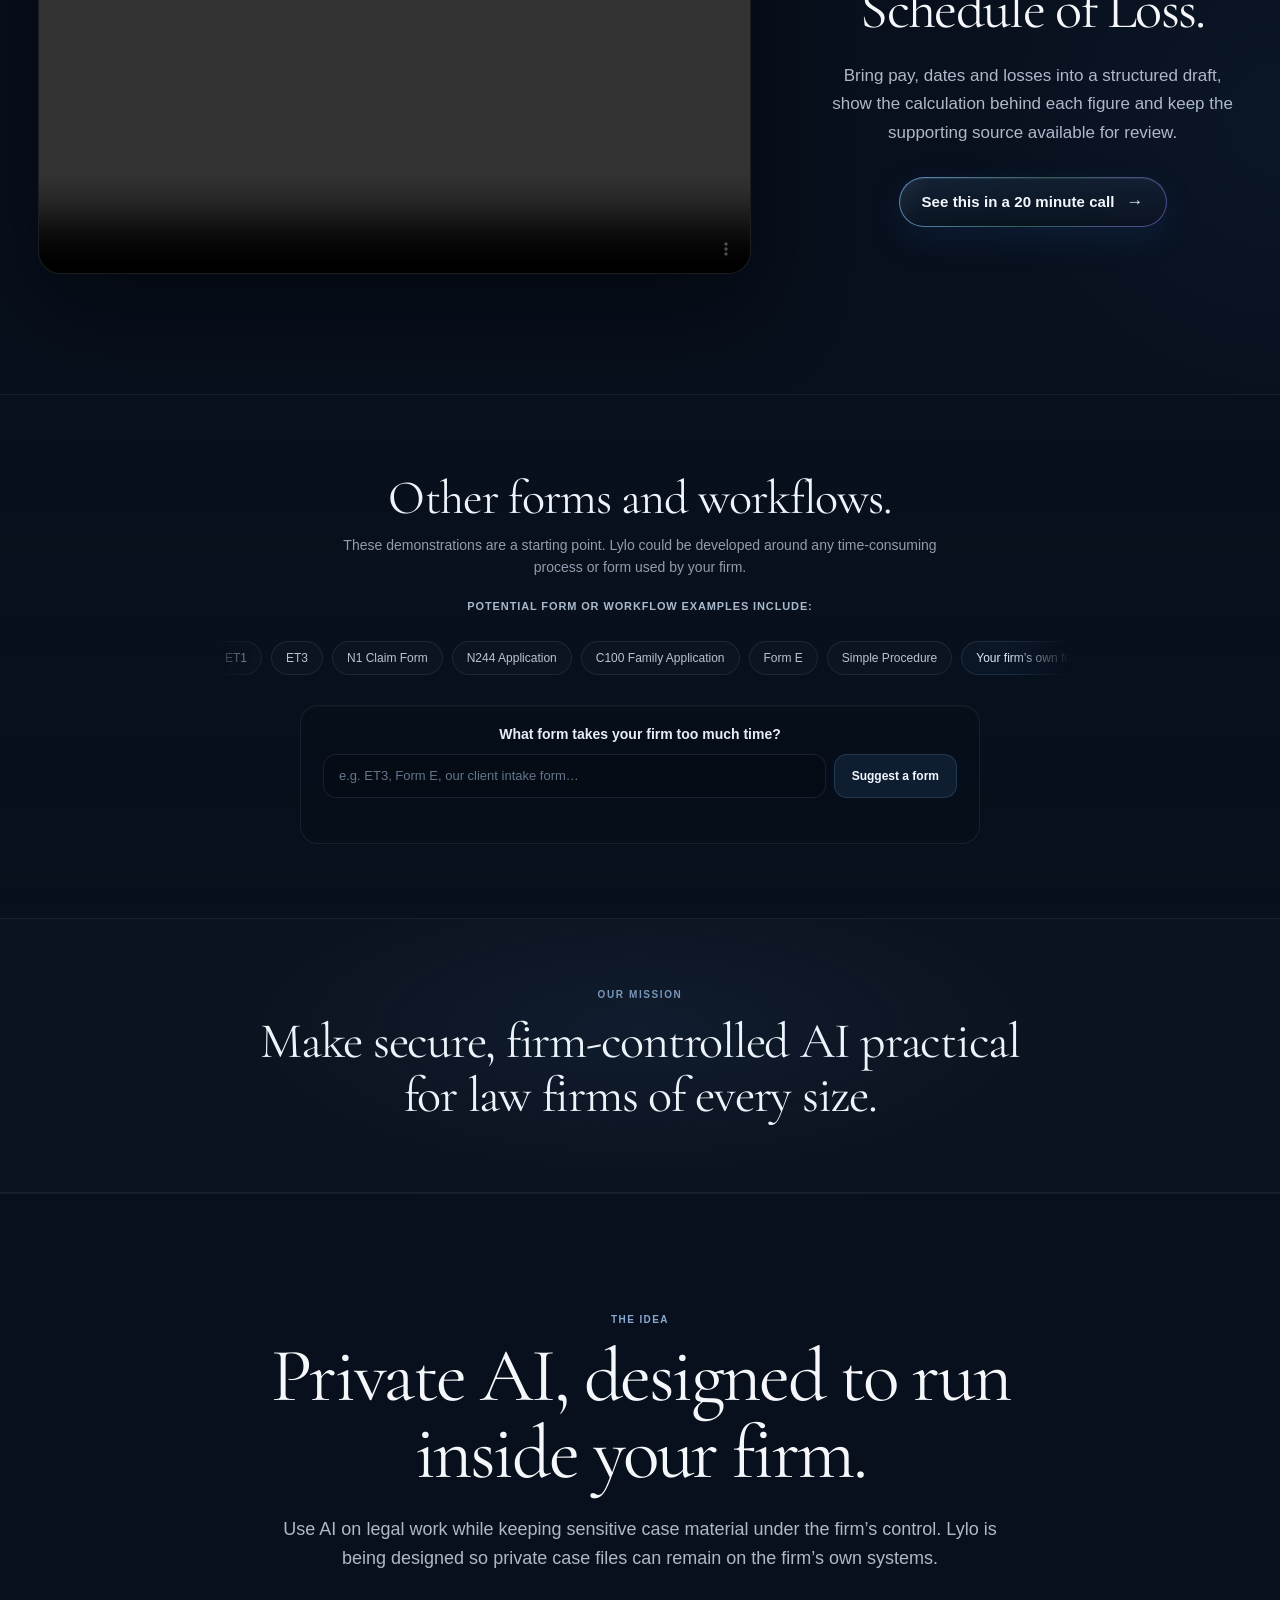
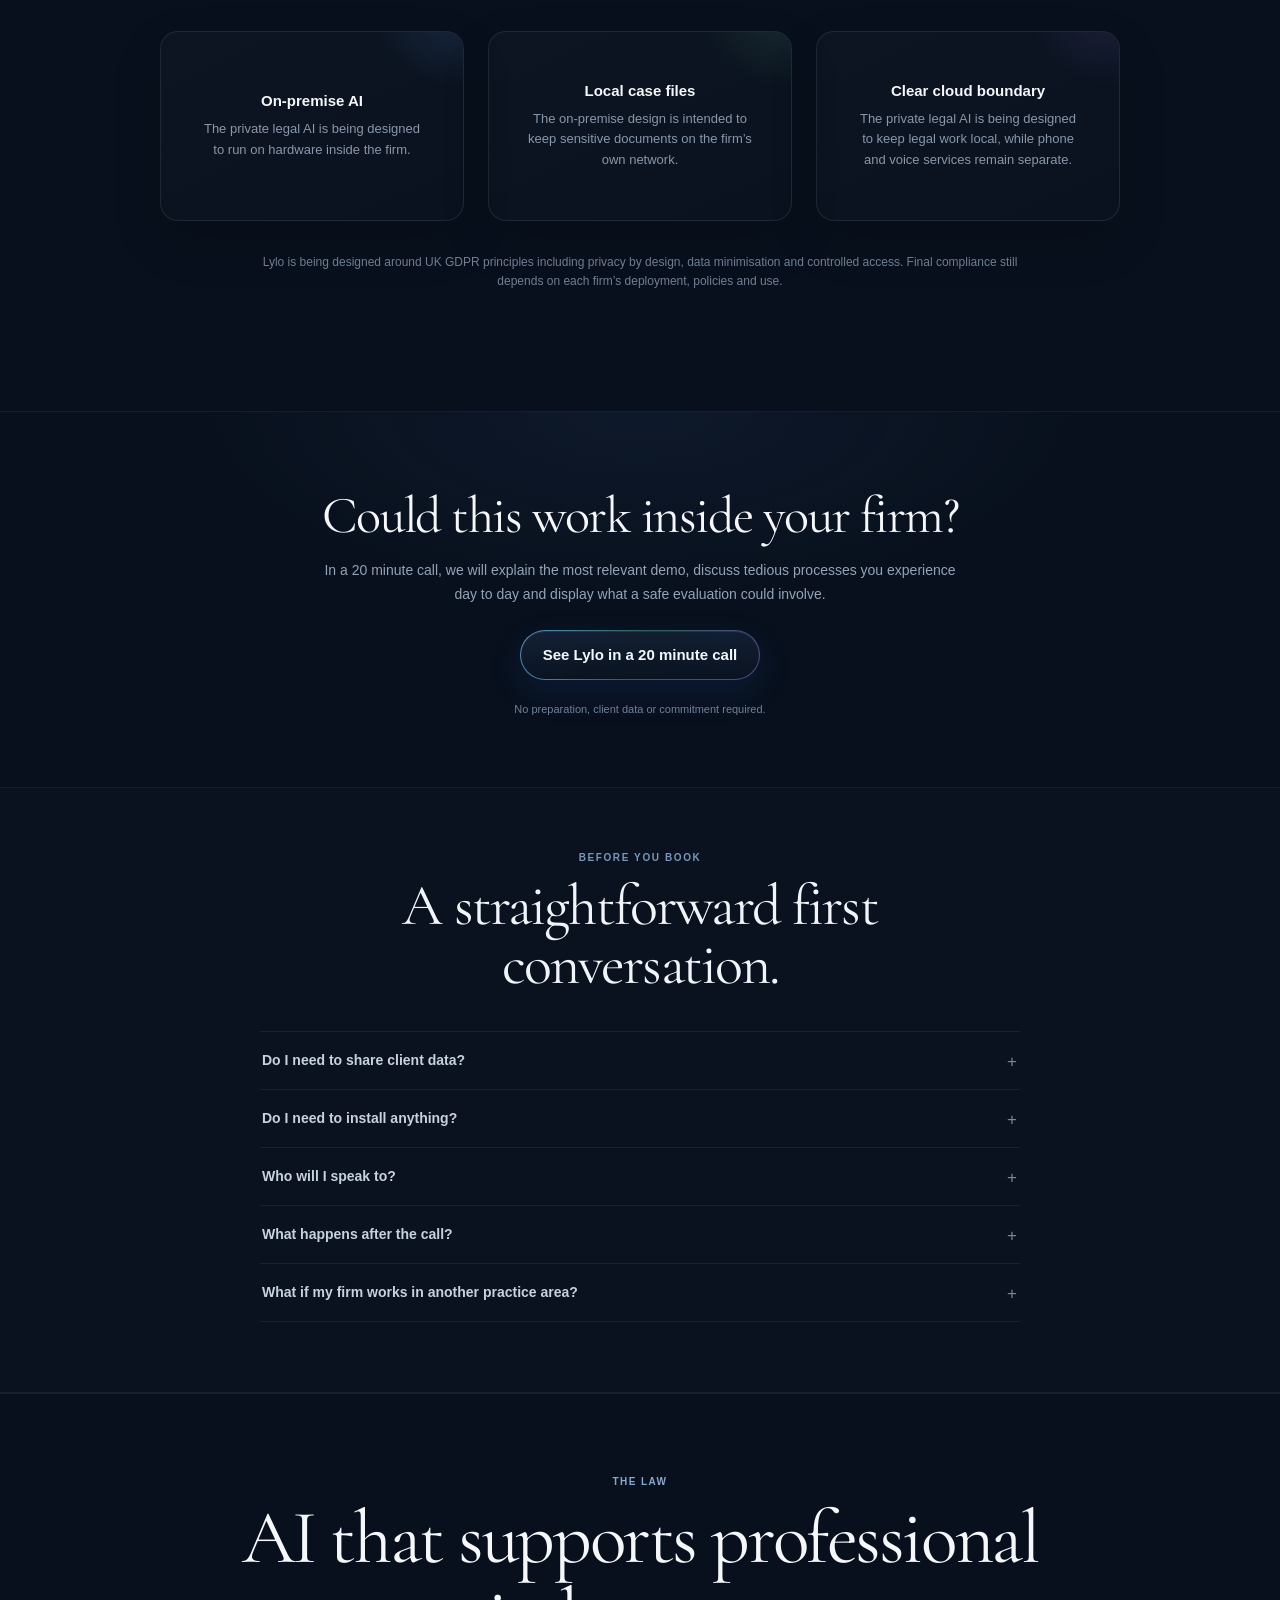
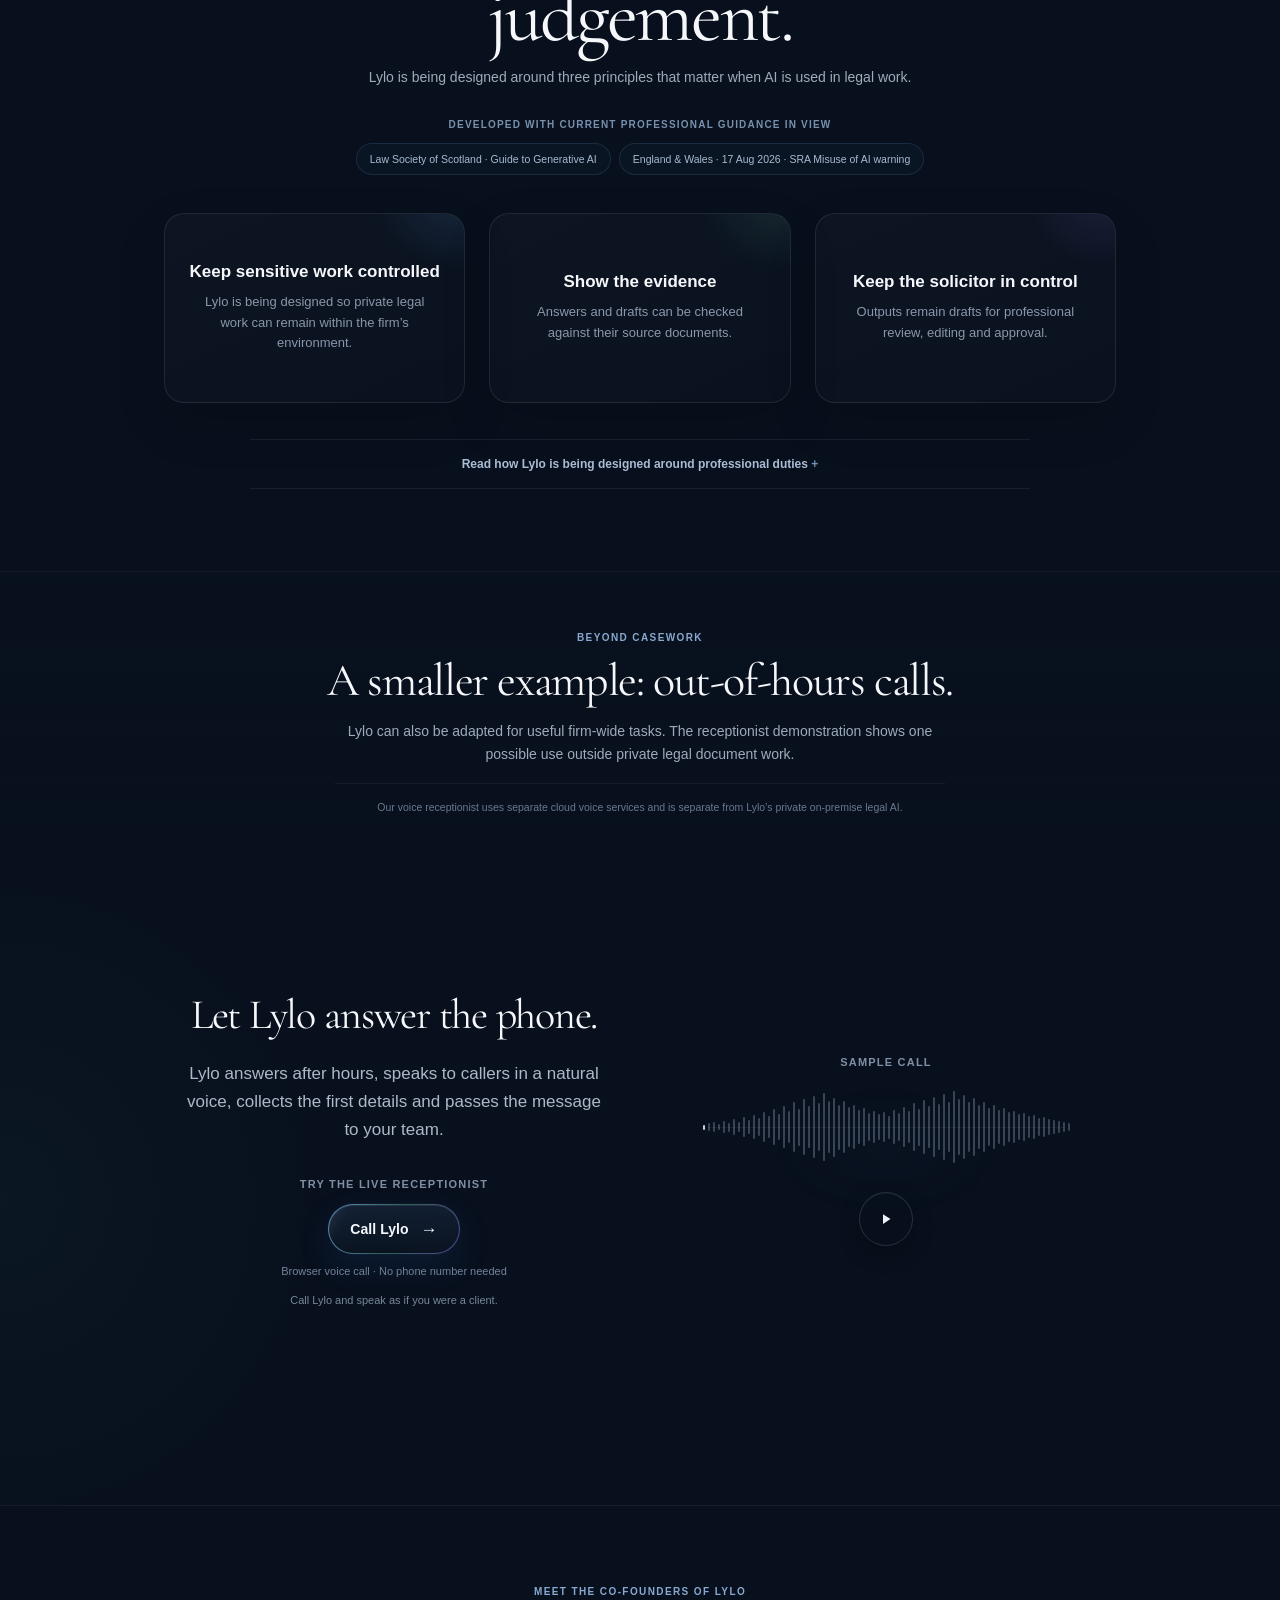
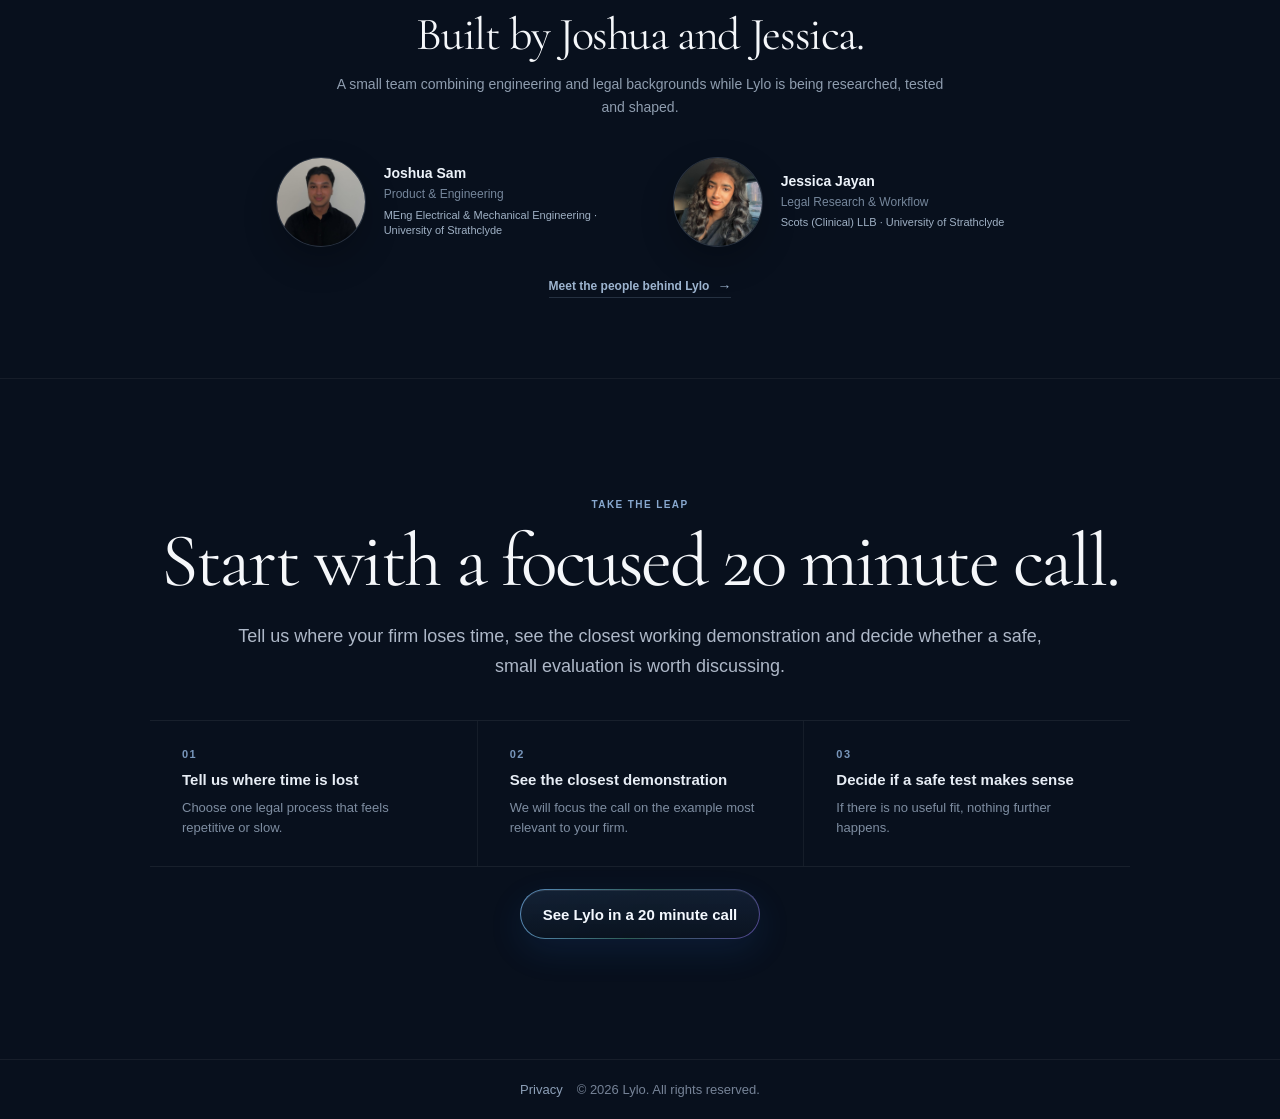
==== commit feb16302: "Update homepage demo subtitle and booking line" ====
--- a/static/live/index.html
+++ b/static/live/index.html
@@ -56,7 +56,7 @@
       
     <a href="#demos">Demos</a><a href="#privacy">Private AI</a><a href="#ai-duties">AI &amp; professional duties</a><a href="/research">Research</a><a class="lylo-pilot-nav-text" href="/call">What happens on the call</a><a class="lylo-mobile-booking-link" href="/call#book">20 minute call</a></div></nav>
 <main>
-<section class="hero"><div class="wrap"><h1 class="logo">Lylo.</h1><p class="tagline">Private AI, designed for solicitors.</p><aside class="visual"><div class="hero-frame"><img src="/static/live/poc.jpg?v=1" alt="Lylo legal AI screen"></div></aside><ul class="bullets"><li class="bullet">Search case files, prepare legal drafts and reduce repetitive work—while keeping confidential client information under your firm’s control.</li></ul><a href="/call#book" class="cta">See Lylo in a 20 minute call</a><div class="note"><strong>No preparation. No client data. No sales commitment.</strong><span>See the most relevant working demonstration and identify one process in your firm that may suit a safe AI test. Book your 20 minute video call.</span></div></div></section>
+<section class="hero"><div class="wrap"><h1 class="logo">Lylo.</h1><p class="tagline">Private AI, designed for solicitors.</p><aside class="visual"><div class="hero-frame"><img src="/static/live/poc.jpg?v=1" alt="Lylo legal AI screen"></div></aside><ul class="bullets"><li class="bullet">Search case files, prepare legal drafts and reduce repetitive work—while keeping confidential client information under your firm’s control.</li></ul><a href="/call#book" class="cta">See Lylo in a 20 minute call</a><div class="note"><strong>No preparation. No client data. No sales commitment.</strong><span>See the most relevant working demonstration and identify one process in your firm that may suit a safe AI test. Book your video call now.</span></div></div></section>
 <section class="lylo-problem" aria-labelledby="lylo-problem-title">
   <div class="lylo-problem-inner reveal in">
     <div class="lylo-problem-heading">
@@ -90,7 +90,7 @@
     </div>
   </div>
 </section>
-<section class="demo-intro lylo-demos-first"><div class="reveal in"><div class="demo-heading" id="demos"><div class="lylo-proof-kicker">OUR DEMONSTRATIONS</div><h2>See Lylo work on real legal tasks.</h2><p>Three working proof-of-concept demonstrations show how Lylo could search, draft and calculate inside a private, firm-controlled system.</p></div></div></section>
+<section class="demo-intro lylo-demos-first"><div class="reveal in"><div class="demo-heading" id="demos"><div class="lylo-proof-kicker">THE DEMONSTRATIONS</div><h2>See Lylo work on real legal tasks.</h2><p>Three working proof-of-concept demonstrations show how Lylo could search, draft and calculate inside a private, firm-controlled system.</p></div></div></section>
 <section class="demo-section"><div class="demo-grid reveal in"><div class="demo-media"><video muted="" loop="" playsinline="" controls="" poster="/static/live/poc.jpg?v=1" aria-label="Lylo case file demo"><source src="/static/live/poc.mp4?v=1" type="video/mp4"><source src="/static/live/poc.webm?v=1" type="video/webm"></video></div><div class="demo-copy"><h3>Ask the case. Find the source.</h3><p>Search across a case file, bring the relevant answer into one place and open the source behind it before relying on the result.</p><a class="demo-cta" href="/call#book">See this in a 20 minute call</a></div></div></section>
 <section class="demo-section alt et1-section"><div class="demo-grid reveal in"><div class="demo-copy"><h3>Turn case documents into an ET1 draft.</h3><p>Pull names, dates and case details from uploaded documents, prepare the ET1 and flag anything that still needs the solicitor’s review.</p><a href="/call#book" class="demo-cta">See this in a 20 minute call</a></div><div class="demo-media"><video muted="" loop="" playsinline="" controls="" preload="auto" aria-label="ET1 demo"><source src="/static/live/et1.mp4?v=1" type="video/mp4"></video></div></div></section>
 <section class="demo-section"><div class="demo-grid reveal in"><div class="demo-media"><video muted="" loop="" playsinline="" controls="" preload="auto" aria-label="Schedule of Loss demo"><source src="/static/live/schedule-of-loss.mp4?v=1" type="video/mp4"></video></div><div class="demo-copy"><h3>Build and check a Schedule of Loss.</h3><p>Bring pay, dates and losses into a structured draft, show the calculation behind each figure and keep the supporting source available for review.</p><a class="demo-cta" href="/call#book">See this in a 20 minute call</a></div></div></section><section class="lylo-other-workflows"><div class="lylo-other-workflows-inner reveal in"><div class="et1-extension reveal in"><div class="et1-extension-head"><h4>Other forms and workflows.</h4><p>These demonstrations are a starting point. Lylo could be developed around any time-consuming process or form used by your firm.</p><p class="lylo-modules-label">Potential form or workflow examples include:</p></div><div class="et1-form-strip" aria-label="Examples of forms Lylo could be adapted to fill"><div class="et1-form-track"><div class="et1-form-set"><span class="et1-form-chip" role="button" tabindex="0">ET1</span><span class="et1-form-chip" role="button" tabindex="0">ET3</span><span class="et1-form-chip" role="button" tabindex="0">N1 Claim Form</span><span class="et1-form-chip" role="button" tabindex="0">N244 Application</span><span class="et1-form-chip" role="button" tabindex="0">C100 Family Application</span><span class="et1-form-chip" role="button" tabindex="0">Form E</span><span class="et1-form-chip" role="button" tabindex="0">Simple Procedure</span><span class="et1-form-chip is-own" role="button" tabindex="0">Your firm’s own forms</span></div><div class="et1-form-set" aria-hidden="true"><span class="et1-form-chip">ET1</span><span class="et1-form-chip">ET3</span><span class="et1-form-chip">N1 Claim Form</span><span class="et1-form-chip">N244 Application</span><span class="et1-form-chip">C100 Family Application</span><span class="et1-form-chip">Form E</span><span class="et1-form-chip">Simple Procedure</span><span class="et1-form-chip is-own">Your firm’s own forms</span></div></div></div><form class="et1-suggest" id="et1-form-suggest"><label for="et1-form-input">What form takes your firm too much time?</label><div class="et1-suggest-row"><input id="et1-form-input" name="form_suggestion" type="text" autocomplete="off" maxlength="140" placeholder="e.g. ET3, Form E, our client intake form…" aria-describedby="et1-form-status"><button type="submit">Suggest a form</button><a class="et1-book-demo" href="/founding-pilot?workflow=et1#book">Book a 20 minute demo</a></div><div class="et1-suggest-status" id="et1-form-status" aria-live="polite"></div></form></div></div></section><section class="lylo-mission"><div class="lylo-mission-inner"><div class="lylo-mission-kicker">Our mission</div><h2>Make secure, firm-controlled AI practical for law firms of every size.</h2></div></section><section class="privacy" id="privacy"><div class="privacy-inner reveal in"><div class="lylo-section-kicker">THE IDEA</div><h3>Private AI, designed to run inside your firm.</h3><p class="privacy-main">Use AI on legal work while keeping sensitive case material under the firm’s control. Lylo is being designed so private case files can remain on the firm’s own systems.</p><div class="privacy-visual"><div class="privacy-node" style="animation: auto ease 0s 1 normal none running none !important;"><strong>On-premise AI</strong><span>The private legal AI is being designed to run on hardware inside the firm.</span></div><div class="privacy-node" style="animation: auto ease 0s 1 normal none running none !important;"><strong>Local case files</strong><span>The on-premise design is intended to keep sensitive documents on the firm’s own network.</span></div><div class="privacy-node" style="animation: auto ease 0s 1 normal none running none !important;"><strong>Clear cloud boundary</strong><span>The private legal AI is being designed to keep legal work local, while phone and voice services remain separate.</span></div></div><p class="privacy-note">Lylo is being designed around UK GDPR principles including privacy by design, data minimisation and controlled access. Final compliance still depends on each firm’s deployment, policies and use.</p></div></section><section class="lylo-private-cta"><div class="lylo-private-cta-inner"><h3>Could this work inside your firm?</h3><p>In a 20 minute call, we will explain the most relevant demo, discuss tedious processes you experience day to day and display what a safe evaluation could involve.</p><a class="cta" href="/call#book">See Lylo in a 20 minute call</a><span>No preparation, client data or commitment required.</span></div></section>
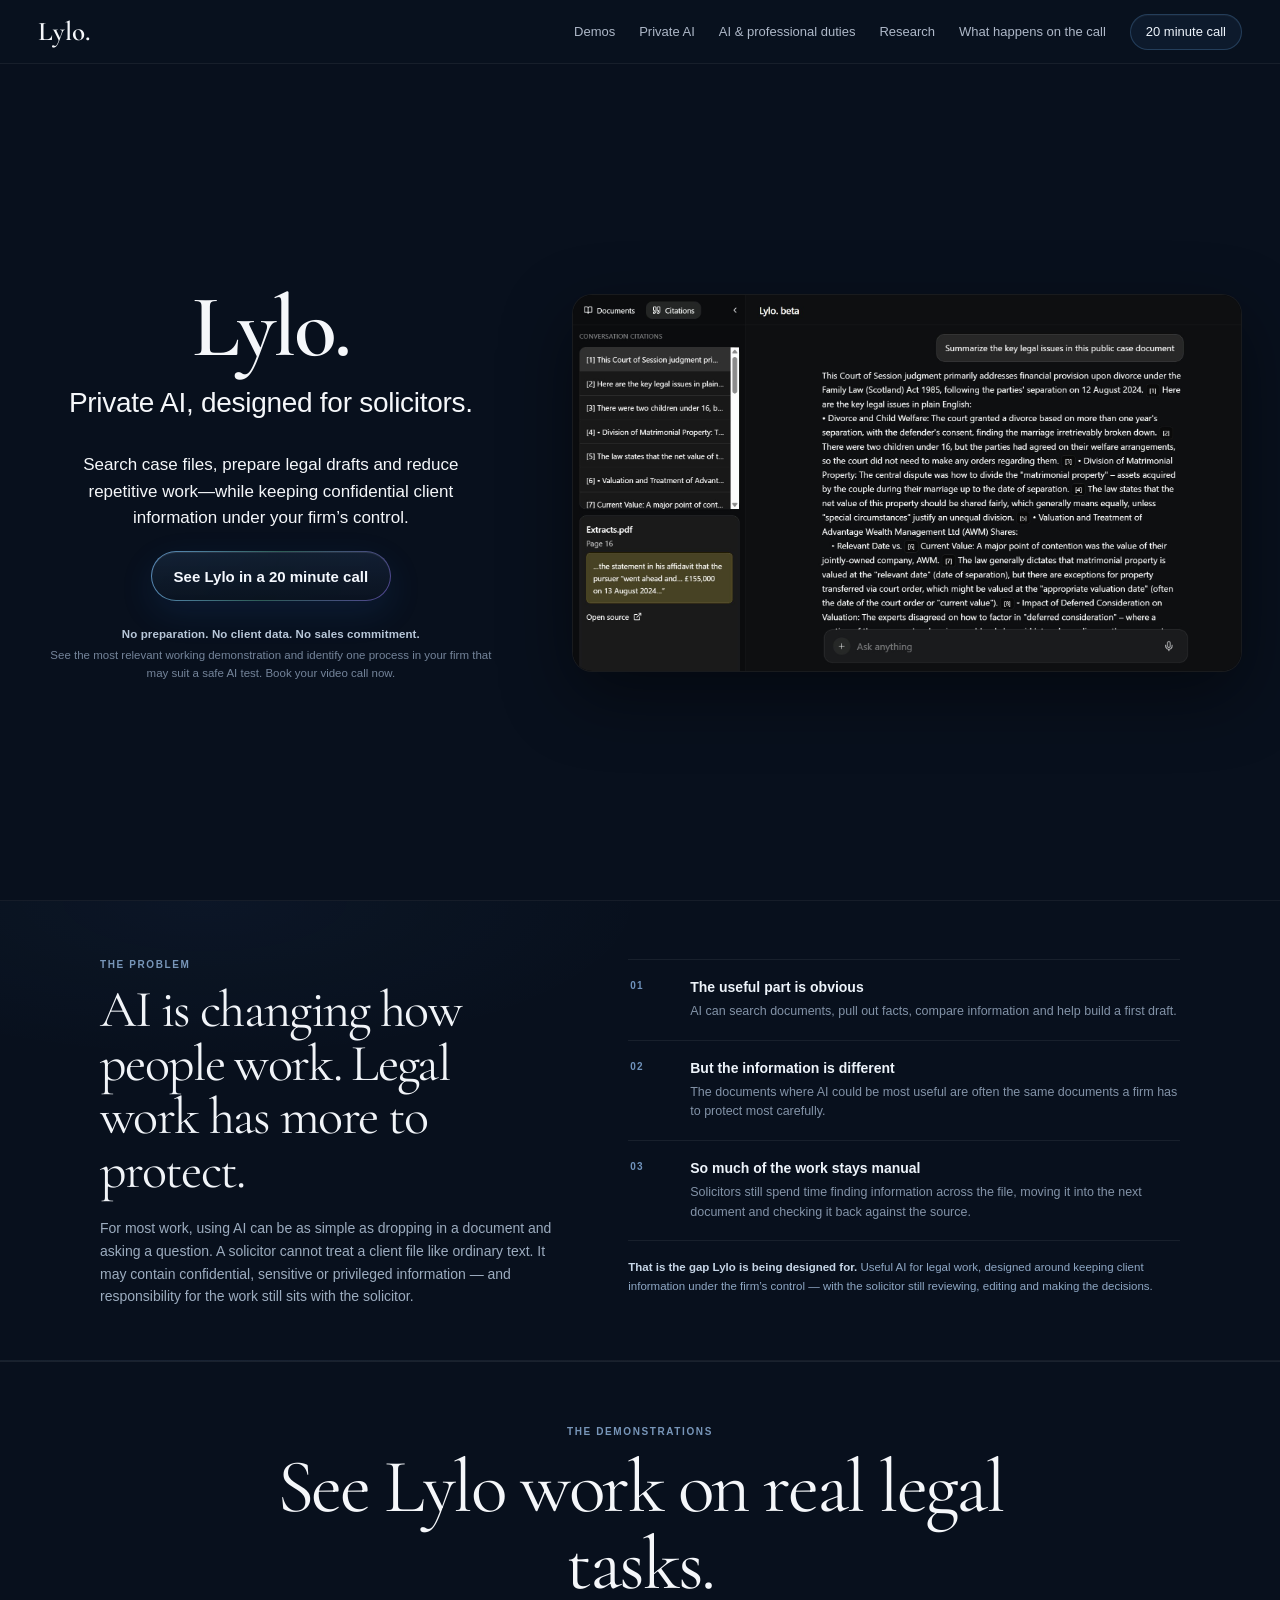
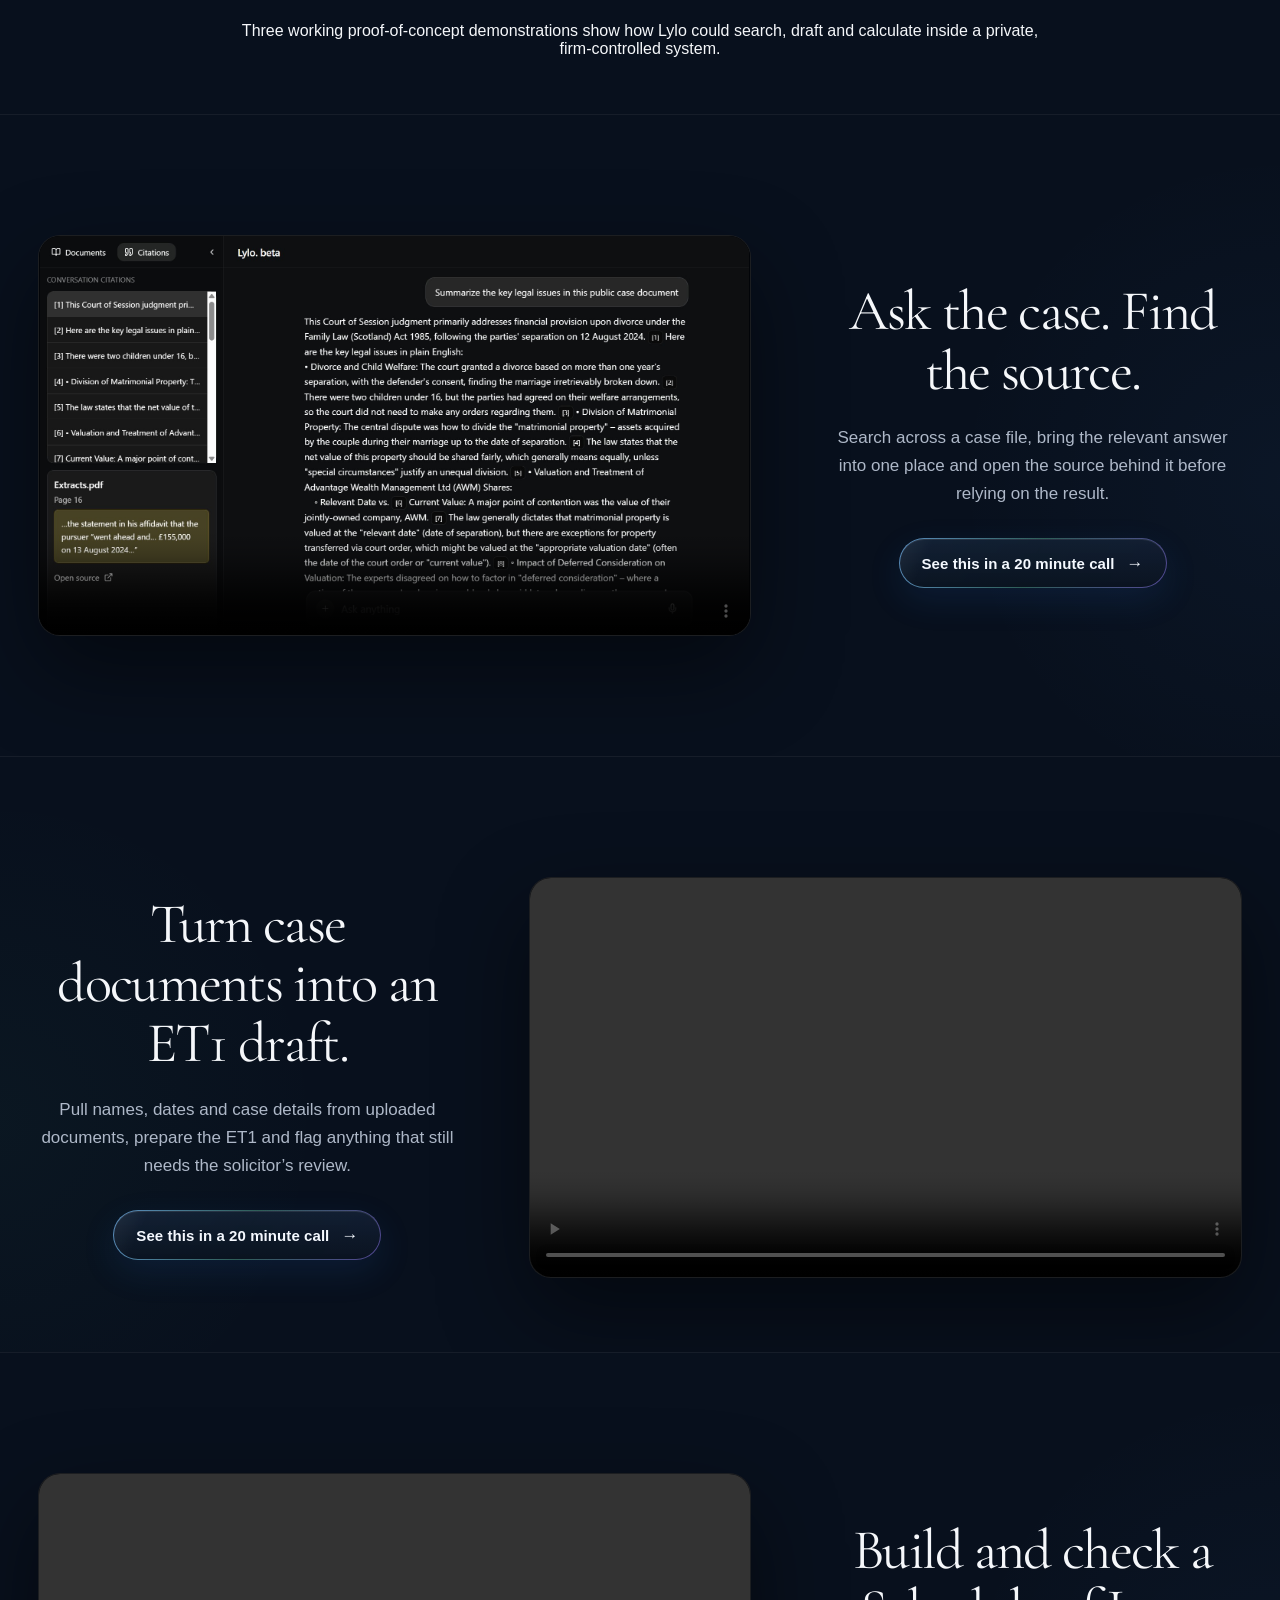
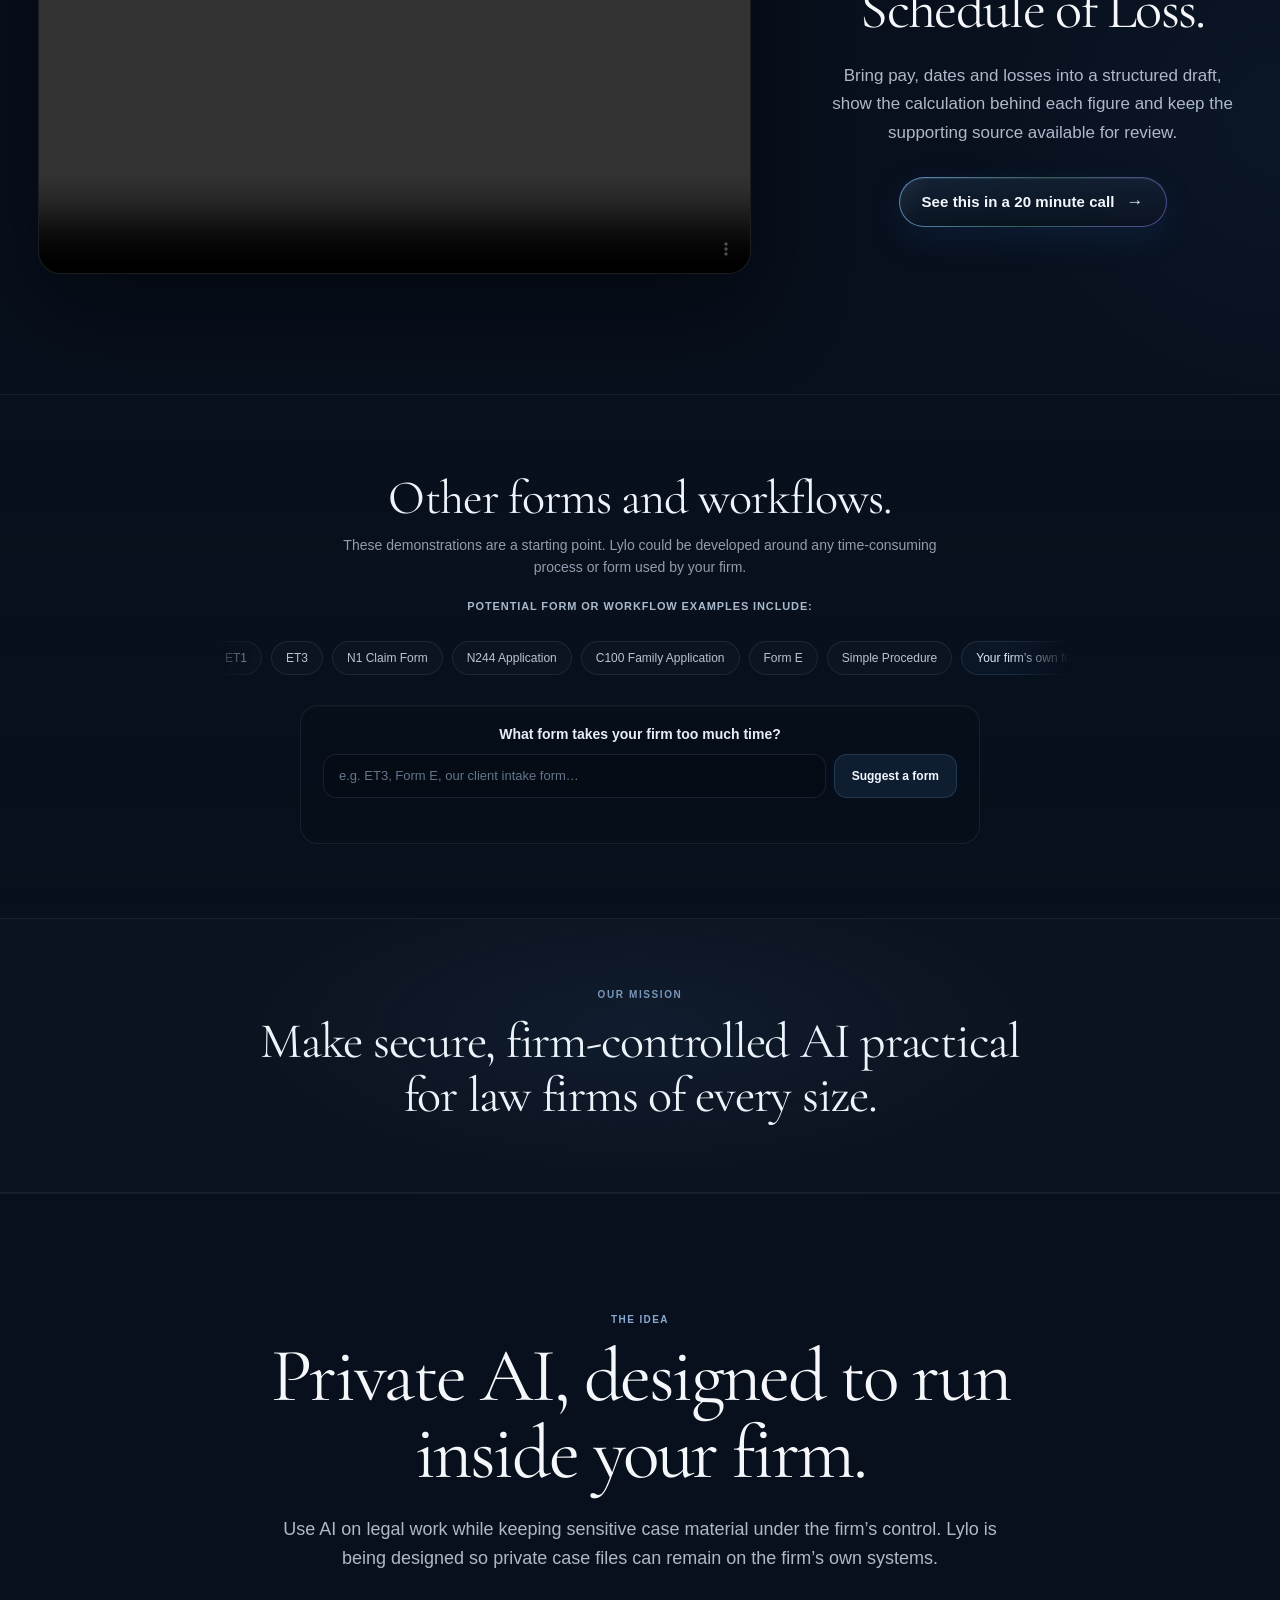
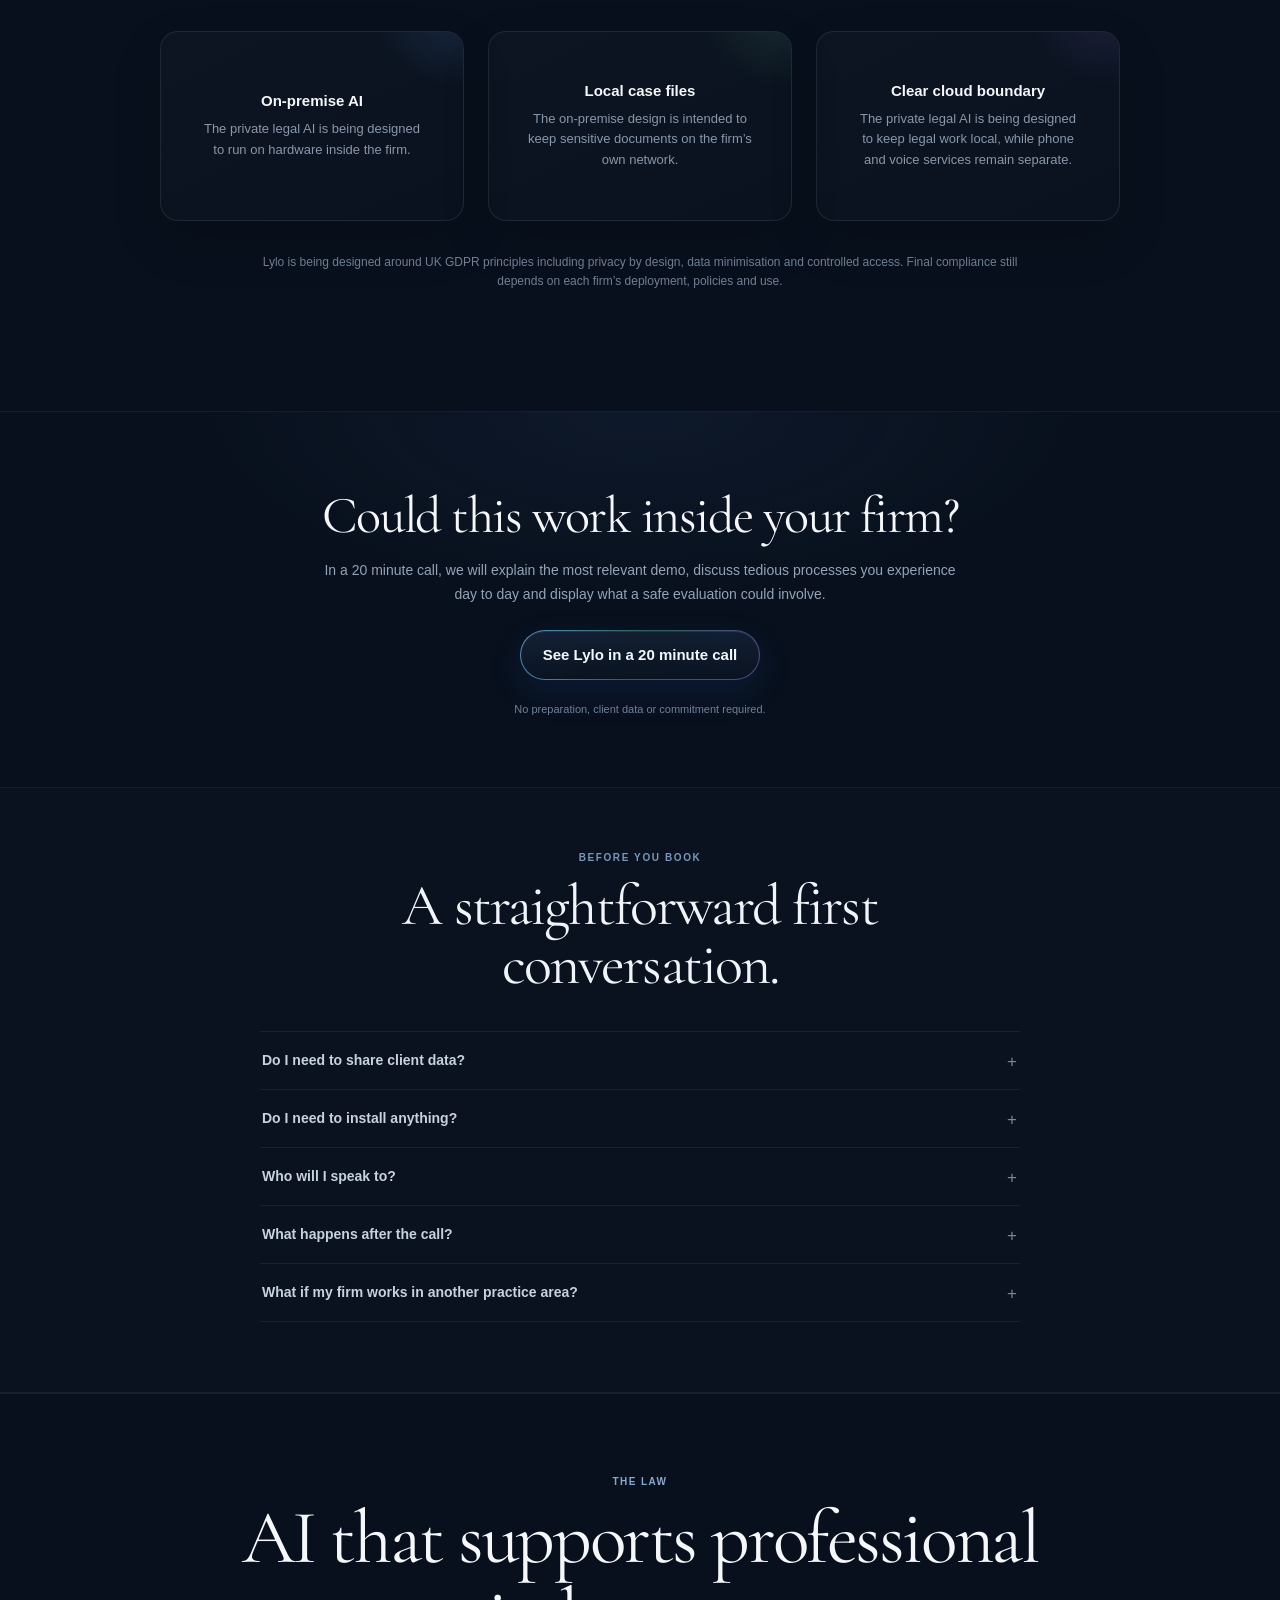
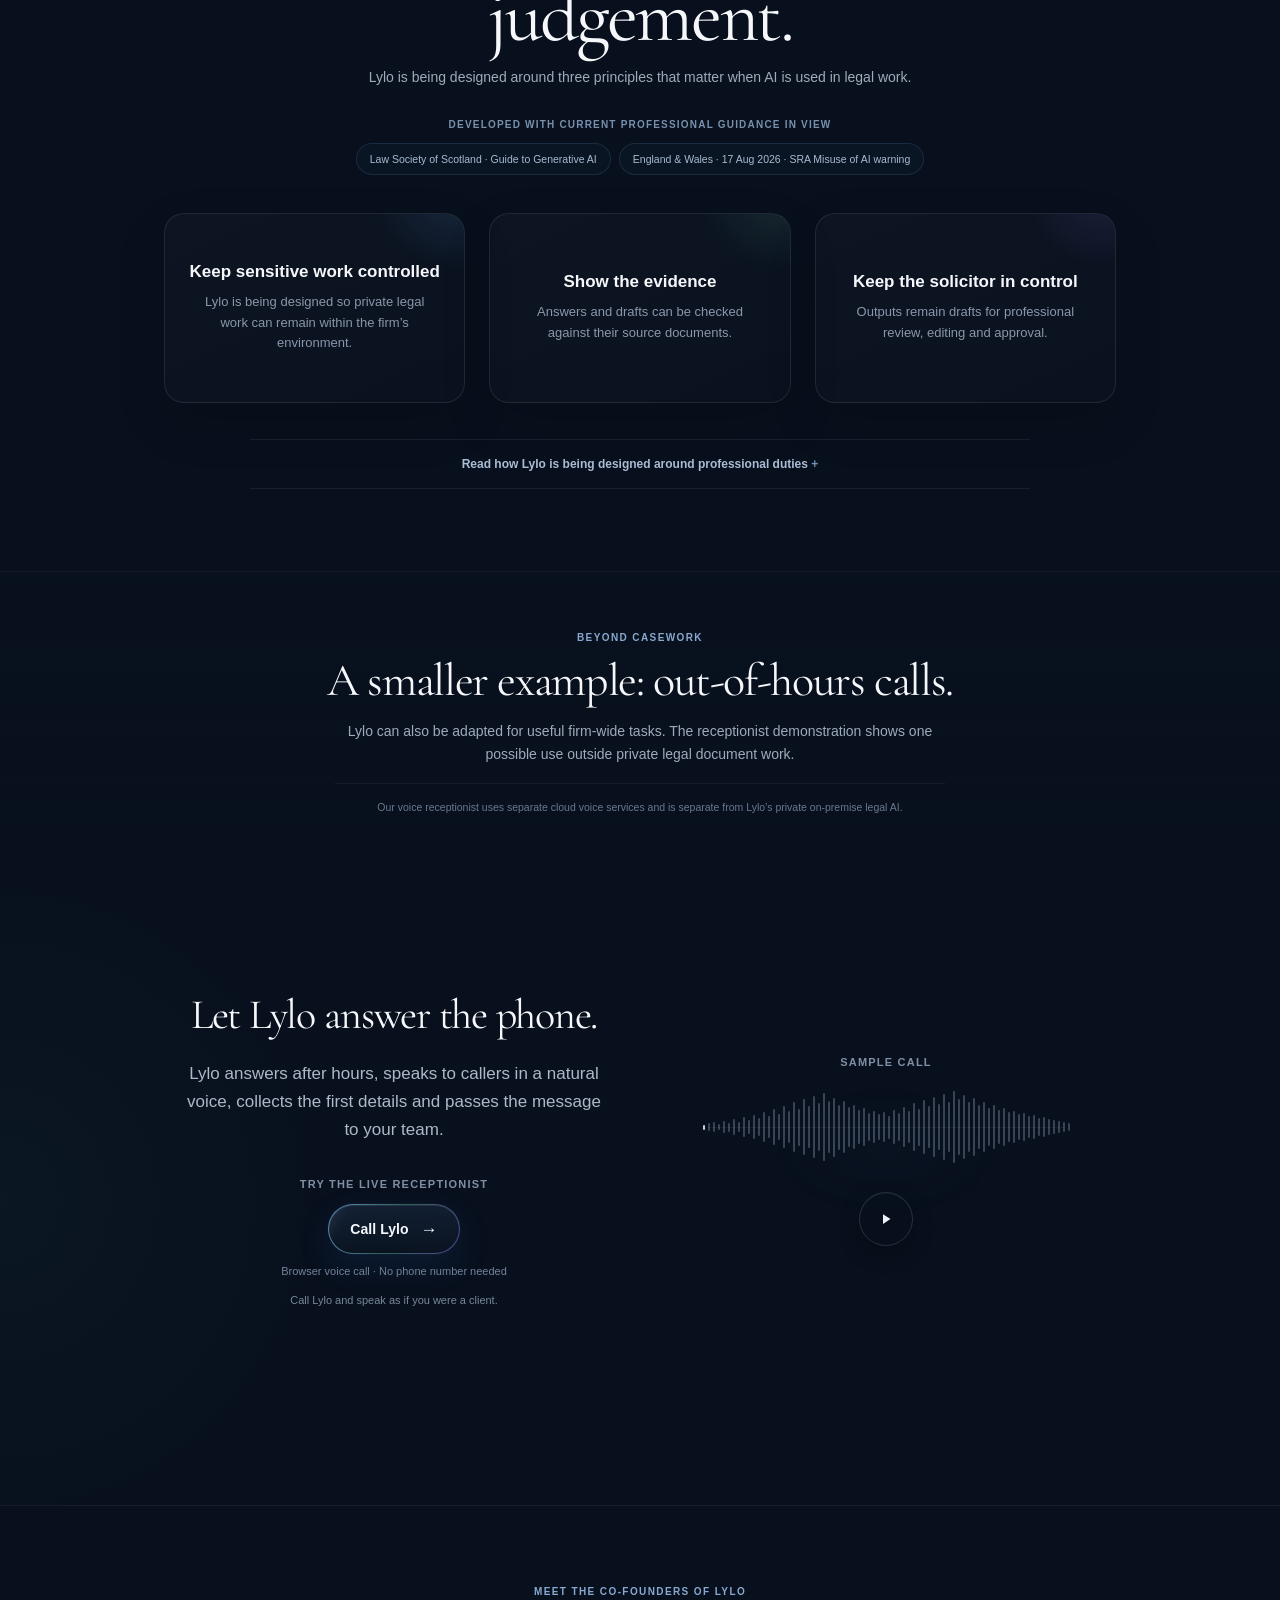
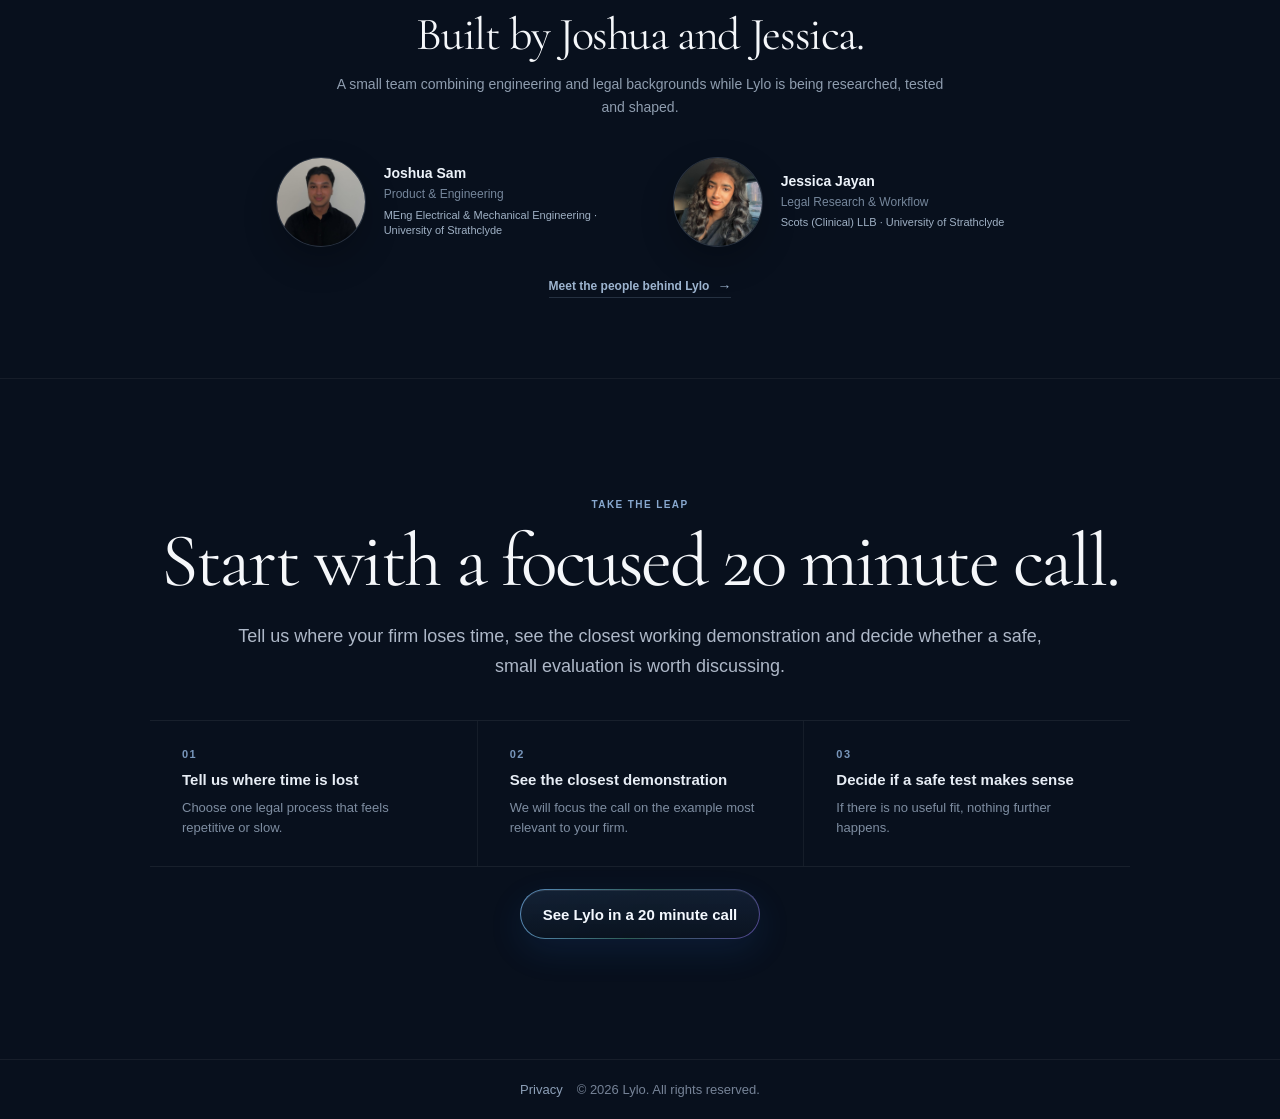
==== commit f9136987: "Route demo videos through range-enabled media endpoint" ====
--- a/static/live/index.html
+++ b/static/live/index.html
@@ -37,10 +37,8 @@
 .lylo-secondary-demo {
   padding-top: 36px !important;
 }
-#lylo-chat-launcher {
-  display: none !important;
-}
 </style>
+<link rel="icon" type="image/svg+xml" href="/static/favicon.svg?v=1">
 </head>
 <body>
 <header class="site-header"><div class="header-inner"><a class="logo-small" href="/">Lylo.</a><nav class="desktop-nav" aria-label="Primary">
@@ -91,9 +89,9 @@
   </div>
 </section>
 <section class="demo-intro lylo-demos-first"><div class="reveal in"><div class="demo-heading" id="demos"><div class="lylo-proof-kicker">THE DEMONSTRATIONS</div><h2>See Lylo work on real legal tasks.</h2><p>Three working proof-of-concept demonstrations show how Lylo could search, draft and calculate inside a private, firm-controlled system.</p></div></div></section>
-<section class="demo-section"><div class="demo-grid reveal in"><div class="demo-media"><video muted="" loop="" playsinline="" controls="" poster="/static/live/poc.jpg?v=1" aria-label="Lylo case file demo"><source src="/static/live/poc.mp4?v=1" type="video/mp4"><source src="/static/live/poc.webm?v=1" type="video/webm"></video></div><div class="demo-copy"><h3>Ask the case. Find the source.</h3><p>Search across a case file, bring the relevant answer into one place and open the source behind it before relying on the result.</p><a class="demo-cta" href="/call#book">See this in a 20 minute call</a></div></div></section>
-<section class="demo-section alt et1-section"><div class="demo-grid reveal in"><div class="demo-copy"><h3>Turn case documents into an ET1 draft.</h3><p>Pull names, dates and case details from uploaded documents, prepare the ET1 and flag anything that still needs the solicitor’s review.</p><a href="/call#book" class="demo-cta">See this in a 20 minute call</a></div><div class="demo-media"><video muted="" loop="" playsinline="" controls="" preload="auto" aria-label="ET1 demo"><source src="/static/live/et1.mp4?v=1" type="video/mp4"></video></div></div></section>
-<section class="demo-section"><div class="demo-grid reveal in"><div class="demo-media"><video muted="" loop="" playsinline="" controls="" preload="auto" aria-label="Schedule of Loss demo"><source src="/static/live/schedule-of-loss.mp4?v=1" type="video/mp4"></video></div><div class="demo-copy"><h3>Build and check a Schedule of Loss.</h3><p>Bring pay, dates and losses into a structured draft, show the calculation behind each figure and keep the supporting source available for review.</p><a class="demo-cta" href="/call#book">See this in a 20 minute call</a></div></div></section><section class="lylo-other-workflows"><div class="lylo-other-workflows-inner reveal in"><div class="et1-extension reveal in"><div class="et1-extension-head"><h4>Other forms and workflows.</h4><p>These demonstrations are a starting point. Lylo could be developed around any time-consuming process or form used by your firm.</p><p class="lylo-modules-label">Potential form or workflow examples include:</p></div><div class="et1-form-strip" aria-label="Examples of forms Lylo could be adapted to fill"><div class="et1-form-track"><div class="et1-form-set"><span class="et1-form-chip" role="button" tabindex="0">ET1</span><span class="et1-form-chip" role="button" tabindex="0">ET3</span><span class="et1-form-chip" role="button" tabindex="0">N1 Claim Form</span><span class="et1-form-chip" role="button" tabindex="0">N244 Application</span><span class="et1-form-chip" role="button" tabindex="0">C100 Family Application</span><span class="et1-form-chip" role="button" tabindex="0">Form E</span><span class="et1-form-chip" role="button" tabindex="0">Simple Procedure</span><span class="et1-form-chip is-own" role="button" tabindex="0">Your firm’s own forms</span></div><div class="et1-form-set" aria-hidden="true"><span class="et1-form-chip">ET1</span><span class="et1-form-chip">ET3</span><span class="et1-form-chip">N1 Claim Form</span><span class="et1-form-chip">N244 Application</span><span class="et1-form-chip">C100 Family Application</span><span class="et1-form-chip">Form E</span><span class="et1-form-chip">Simple Procedure</span><span class="et1-form-chip is-own">Your firm’s own forms</span></div></div></div><form class="et1-suggest" id="et1-form-suggest"><label for="et1-form-input">What form takes your firm too much time?</label><div class="et1-suggest-row"><input id="et1-form-input" name="form_suggestion" type="text" autocomplete="off" maxlength="140" placeholder="e.g. ET3, Form E, our client intake form…" aria-describedby="et1-form-status"><button type="submit">Suggest a form</button><a class="et1-book-demo" href="/founding-pilot?workflow=et1#book">Book a 20 minute demo</a></div><div class="et1-suggest-status" id="et1-form-status" aria-live="polite"></div></form></div></div></section><section class="lylo-mission"><div class="lylo-mission-inner"><div class="lylo-mission-kicker">Our mission</div><h2>Make secure, firm-controlled AI practical for law firms of every size.</h2></div></section><section class="privacy" id="privacy"><div class="privacy-inner reveal in"><div class="lylo-section-kicker">THE IDEA</div><h3>Private AI, designed to run inside your firm.</h3><p class="privacy-main">Use AI on legal work while keeping sensitive case material under the firm’s control. Lylo is being designed so private case files can remain on the firm’s own systems.</p><div class="privacy-visual"><div class="privacy-node" style="animation: auto ease 0s 1 normal none running none !important;"><strong>On-premise AI</strong><span>The private legal AI is being designed to run on hardware inside the firm.</span></div><div class="privacy-node" style="animation: auto ease 0s 1 normal none running none !important;"><strong>Local case files</strong><span>The on-premise design is intended to keep sensitive documents on the firm’s own network.</span></div><div class="privacy-node" style="animation: auto ease 0s 1 normal none running none !important;"><strong>Clear cloud boundary</strong><span>The private legal AI is being designed to keep legal work local, while phone and voice services remain separate.</span></div></div><p class="privacy-note">Lylo is being designed around UK GDPR principles including privacy by design, data minimisation and controlled access. Final compliance still depends on each firm’s deployment, policies and use.</p></div></section><section class="lylo-private-cta"><div class="lylo-private-cta-inner"><h3>Could this work inside your firm?</h3><p>In a 20 minute call, we will explain the most relevant demo, discuss tedious processes you experience day to day and display what a safe evaluation could involve.</p><a class="cta" href="/call#book">See Lylo in a 20 minute call</a><span>No preparation, client data or commitment required.</span></div></section>
+<section class="demo-section"><div class="demo-grid reveal in"><div class="demo-media"><video muted="" loop="" playsinline="" controls="" poster="/static/live/poc.jpg?v=1" aria-label="Lylo case file demo"><source src="/media/poc.mp4?v=2" type="video/mp4"><source src="/media/poc.webm?v=2" type="video/webm"></video></div><div class="demo-copy"><h3>Ask the case. Find the source.</h3><p>Search across a case file, bring the relevant answer into one place and open the source behind it before relying on the result.</p><a class="demo-cta" href="/call#book">See this in a 20 minute call</a></div></div></section>
+<section class="demo-section alt et1-section"><div class="demo-grid reveal in"><div class="demo-copy"><h3>Turn case documents into an ET1 draft.</h3><p>Pull names, dates and case details from uploaded documents, prepare the ET1 and flag anything that still needs the solicitor’s review.</p><a href="/call#book" class="demo-cta">See this in a 20 minute call</a></div><div class="demo-media"><video muted="" loop="" playsinline="" controls="" preload="auto" aria-label="ET1 demo"><source src="/media/et1.mp4?v=2" type="video/mp4"></video></div></div></section>
+<section class="demo-section"><div class="demo-grid reveal in"><div class="demo-media"><video muted="" loop="" playsinline="" controls="" preload="auto" aria-label="Schedule of Loss demo"><source src="/media/schedule-of-loss.mp4?v=2" type="video/mp4"></video></div><div class="demo-copy"><h3>Build and check a Schedule of Loss.</h3><p>Bring pay, dates and losses into a structured draft, show the calculation behind each figure and keep the supporting source available for review.</p><a class="demo-cta" href="/call#book">See this in a 20 minute call</a></div></div></section><section class="lylo-other-workflows"><div class="lylo-other-workflows-inner reveal in"><div class="et1-extension reveal in"><div class="et1-extension-head"><h4>Other forms and workflows.</h4><p>These demonstrations are a starting point. Lylo could be developed around any time-consuming process or form used by your firm.</p><p class="lylo-modules-label">Potential form or workflow examples include:</p></div><div class="et1-form-strip" aria-label="Examples of forms Lylo could be adapted to fill"><div class="et1-form-track"><div class="et1-form-set"><span class="et1-form-chip" role="button" tabindex="0">ET1</span><span class="et1-form-chip" role="button" tabindex="0">ET3</span><span class="et1-form-chip" role="button" tabindex="0">N1 Claim Form</span><span class="et1-form-chip" role="button" tabindex="0">N244 Application</span><span class="et1-form-chip" role="button" tabindex="0">C100 Family Application</span><span class="et1-form-chip" role="button" tabindex="0">Form E</span><span class="et1-form-chip" role="button" tabindex="0">Simple Procedure</span><span class="et1-form-chip is-own" role="button" tabindex="0">Your firm’s own forms</span></div><div class="et1-form-set" aria-hidden="true"><span class="et1-form-chip">ET1</span><span class="et1-form-chip">ET3</span><span class="et1-form-chip">N1 Claim Form</span><span class="et1-form-chip">N244 Application</span><span class="et1-form-chip">C100 Family Application</span><span class="et1-form-chip">Form E</span><span class="et1-form-chip">Simple Procedure</span><span class="et1-form-chip is-own">Your firm’s own forms</span></div></div></div><form class="et1-suggest" id="et1-form-suggest"><label for="et1-form-input">What form takes your firm too much time?</label><div class="et1-suggest-row"><input id="et1-form-input" name="form_suggestion" type="text" autocomplete="off" maxlength="140" placeholder="e.g. ET3, Form E, our client intake form…" aria-describedby="et1-form-status"><button type="submit">Suggest a form</button><a class="et1-book-demo" href="/call#book">Book a 20 minute demo</a></div><div class="et1-suggest-status" id="et1-form-status" aria-live="polite"></div></form></div></div></section><section class="lylo-mission"><div class="lylo-mission-inner"><div class="lylo-mission-kicker">Our mission</div><h2>Make secure, firm-controlled AI practical for law firms of every size.</h2></div></section><section class="privacy" id="privacy"><div class="privacy-inner reveal in"><div class="lylo-section-kicker">THE IDEA</div><h3>Private AI, designed to run inside your firm.</h3><p class="privacy-main">Use AI on legal work while keeping sensitive case material under the firm’s control. Lylo is being designed so private case files can remain on the firm’s own systems.</p><div class="privacy-visual"><div class="privacy-node" style="animation: auto ease 0s 1 normal none running none !important;"><strong>On-premise AI</strong><span>The private legal AI is being designed to run on hardware inside the firm.</span></div><div class="privacy-node" style="animation: auto ease 0s 1 normal none running none !important;"><strong>Local case files</strong><span>The on-premise design is intended to keep sensitive documents on the firm’s own network.</span></div><div class="privacy-node" style="animation: auto ease 0s 1 normal none running none !important;"><strong>Clear cloud boundary</strong><span>The private legal AI is being designed to keep legal work local, while phone and voice services remain separate.</span></div></div><p class="privacy-note">Lylo is being designed around UK GDPR principles including privacy by design, data minimisation and controlled access. Final compliance still depends on each firm’s deployment, policies and use.</p></div></section><section class="lylo-private-cta"><div class="lylo-private-cta-inner"><h3>Could this work inside your firm?</h3><p>In a 20 minute call, we will explain the most relevant demo, discuss tedious processes you experience day to day and display what a safe evaluation could involve.</p><a class="cta" href="/call#book">See Lylo in a 20 minute call</a><span>No preparation, client data or commitment required.</span></div></section>
 <section class="lylo-before-book" aria-labelledby="lylo-before-book-title">
   <div class="lylo-before-book-inner reveal in">
     <div class="lylo-before-book-kicker">Before you book</div>
